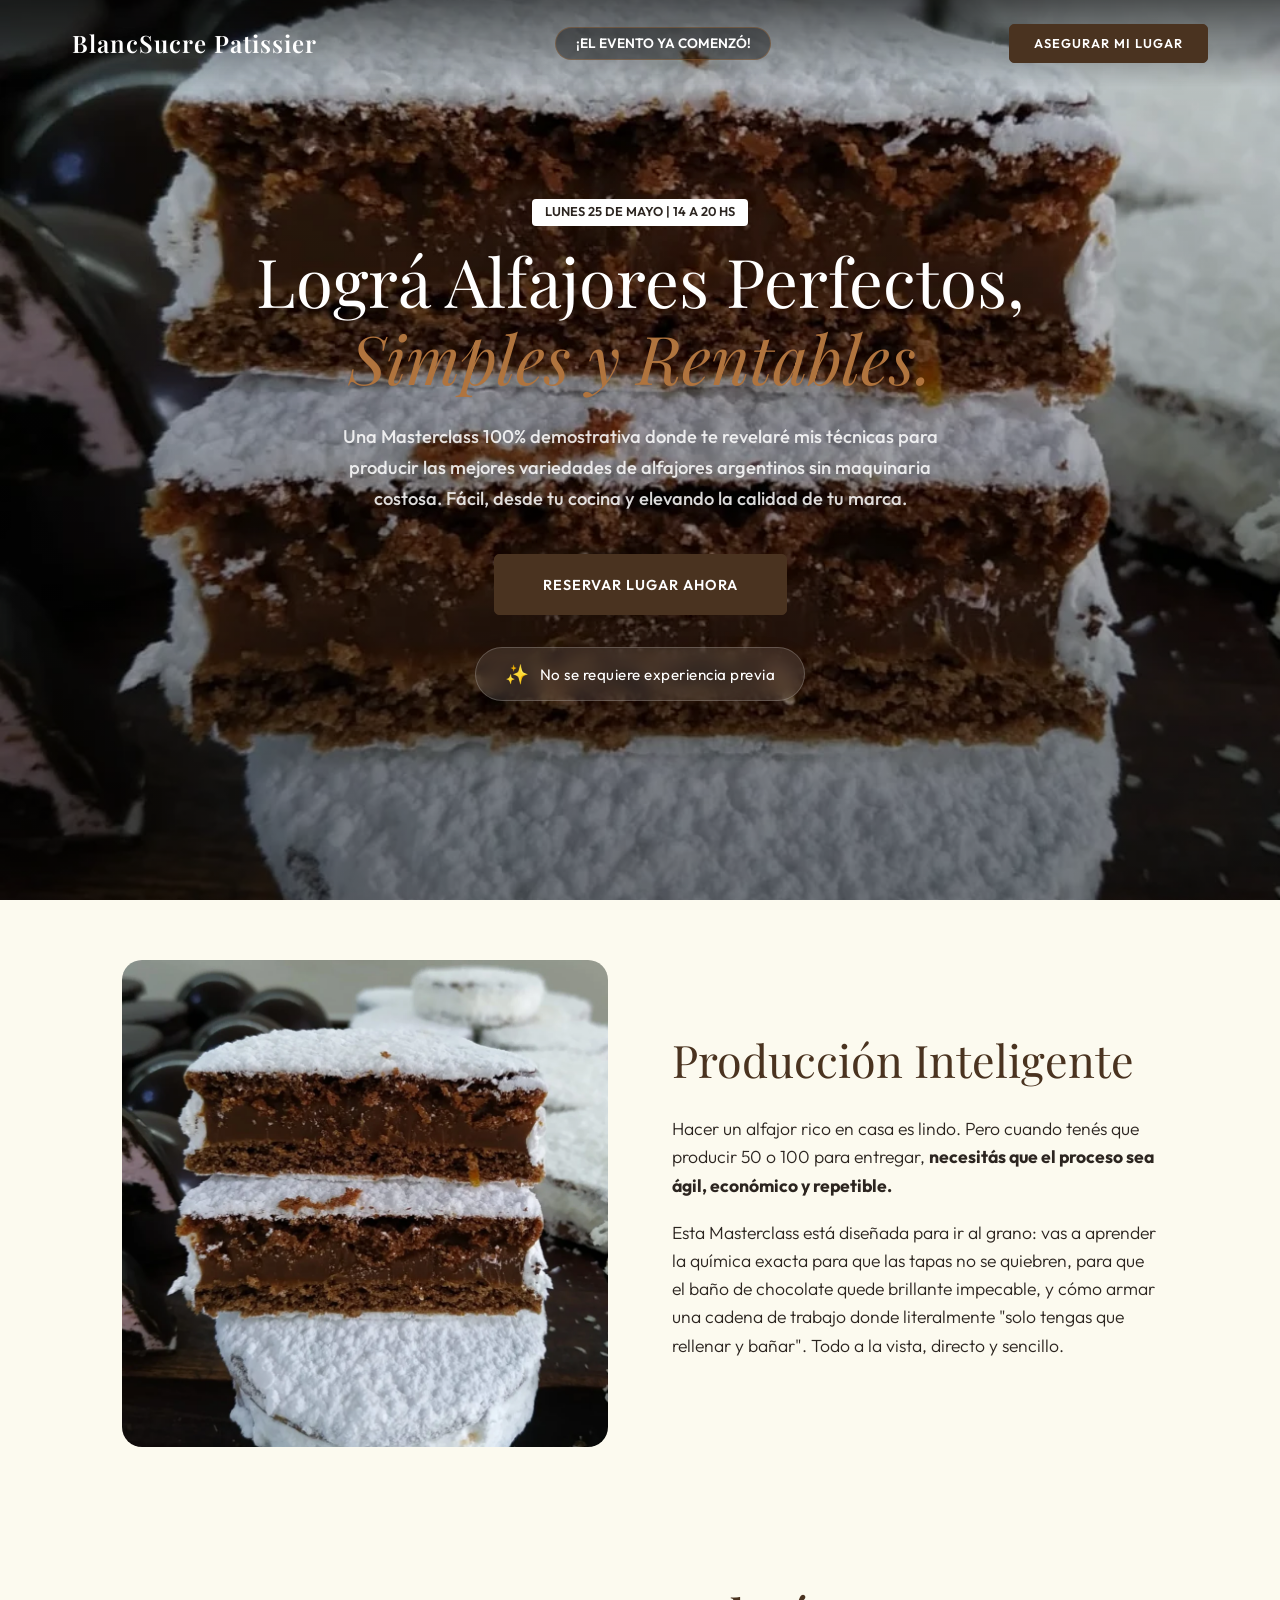
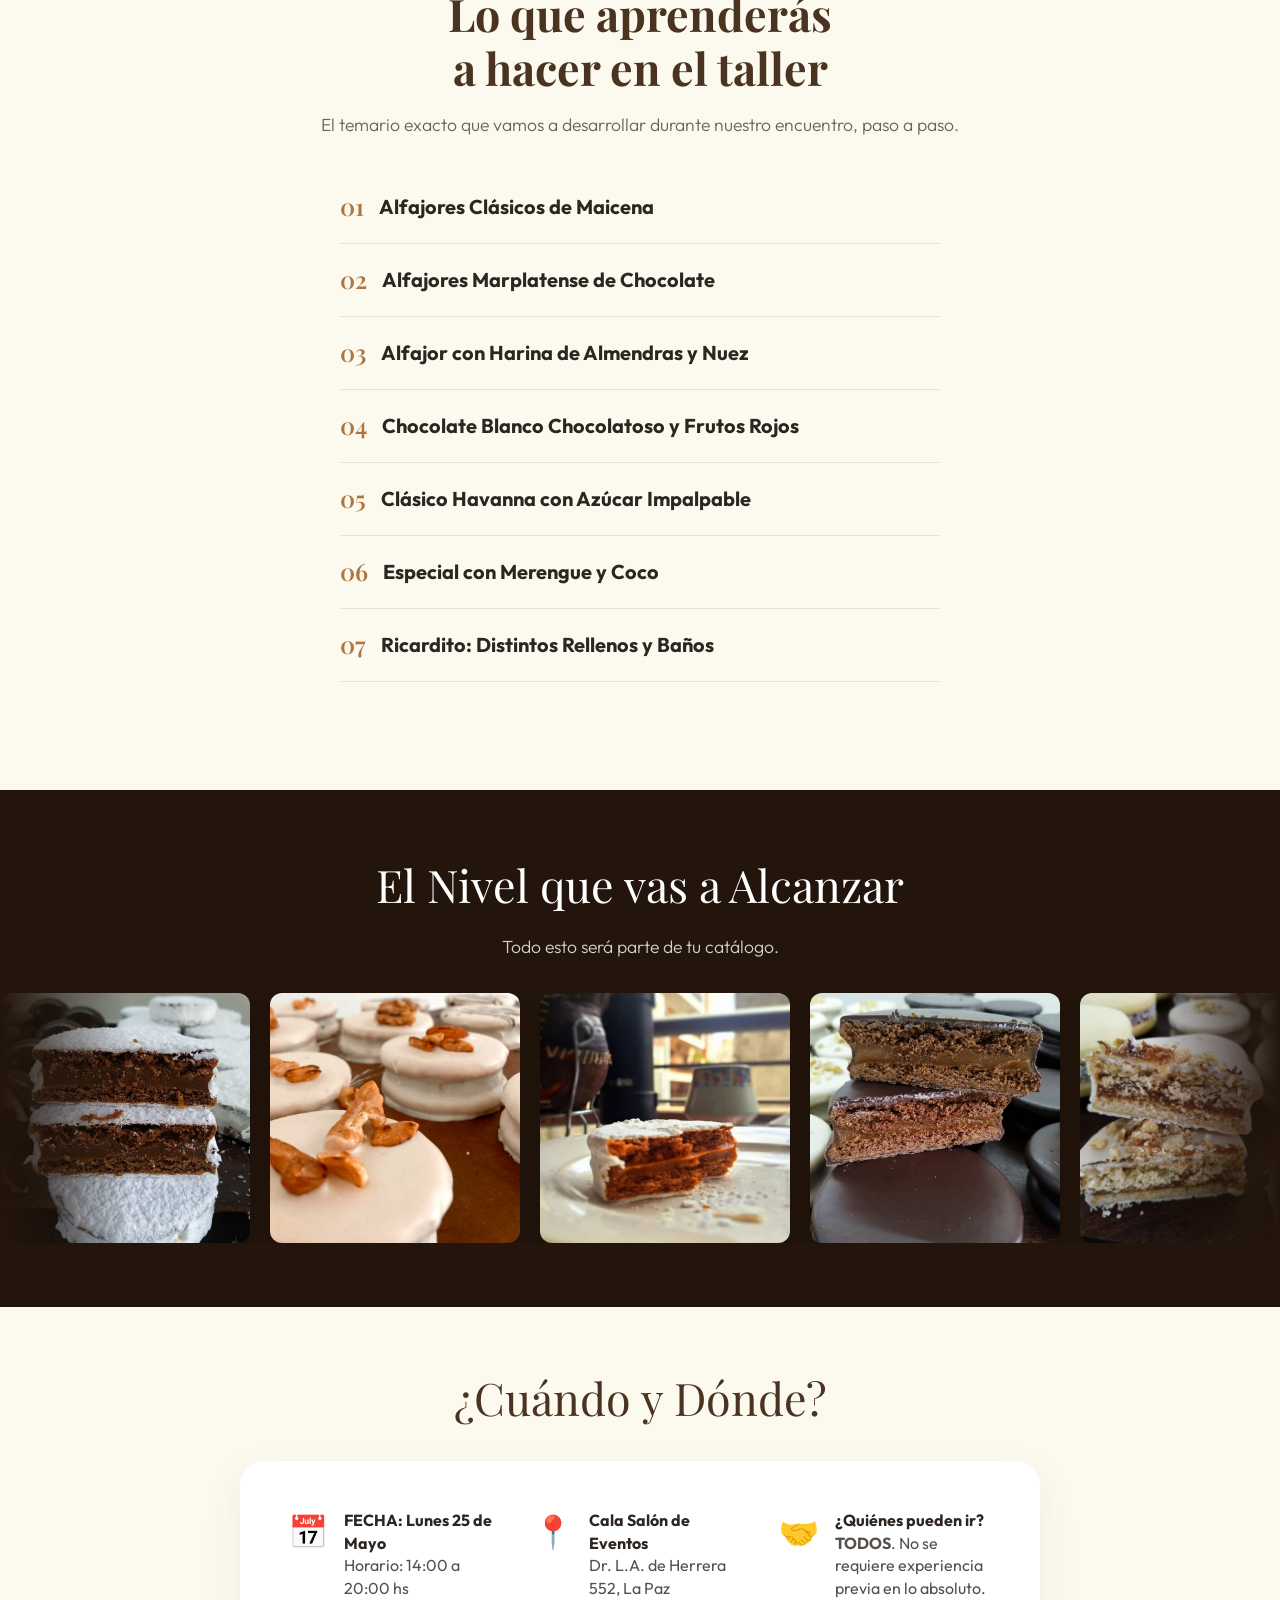
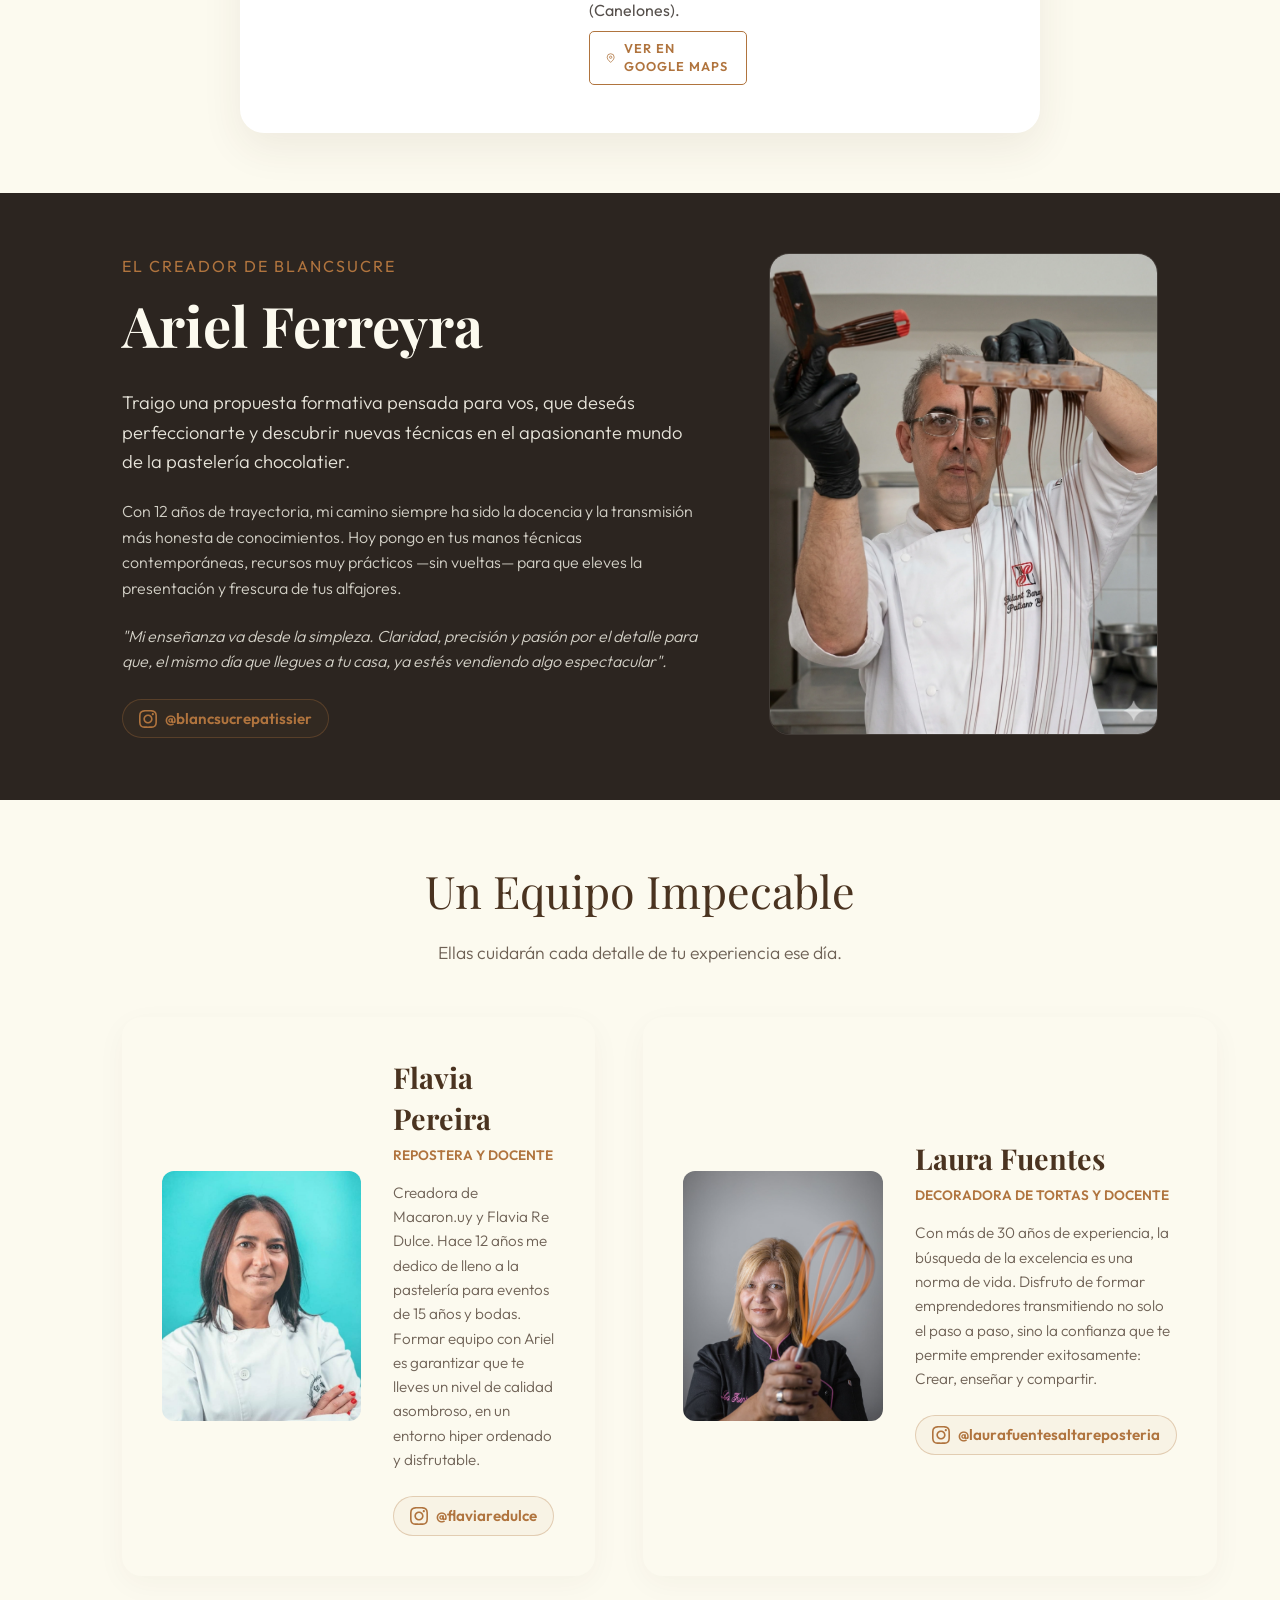
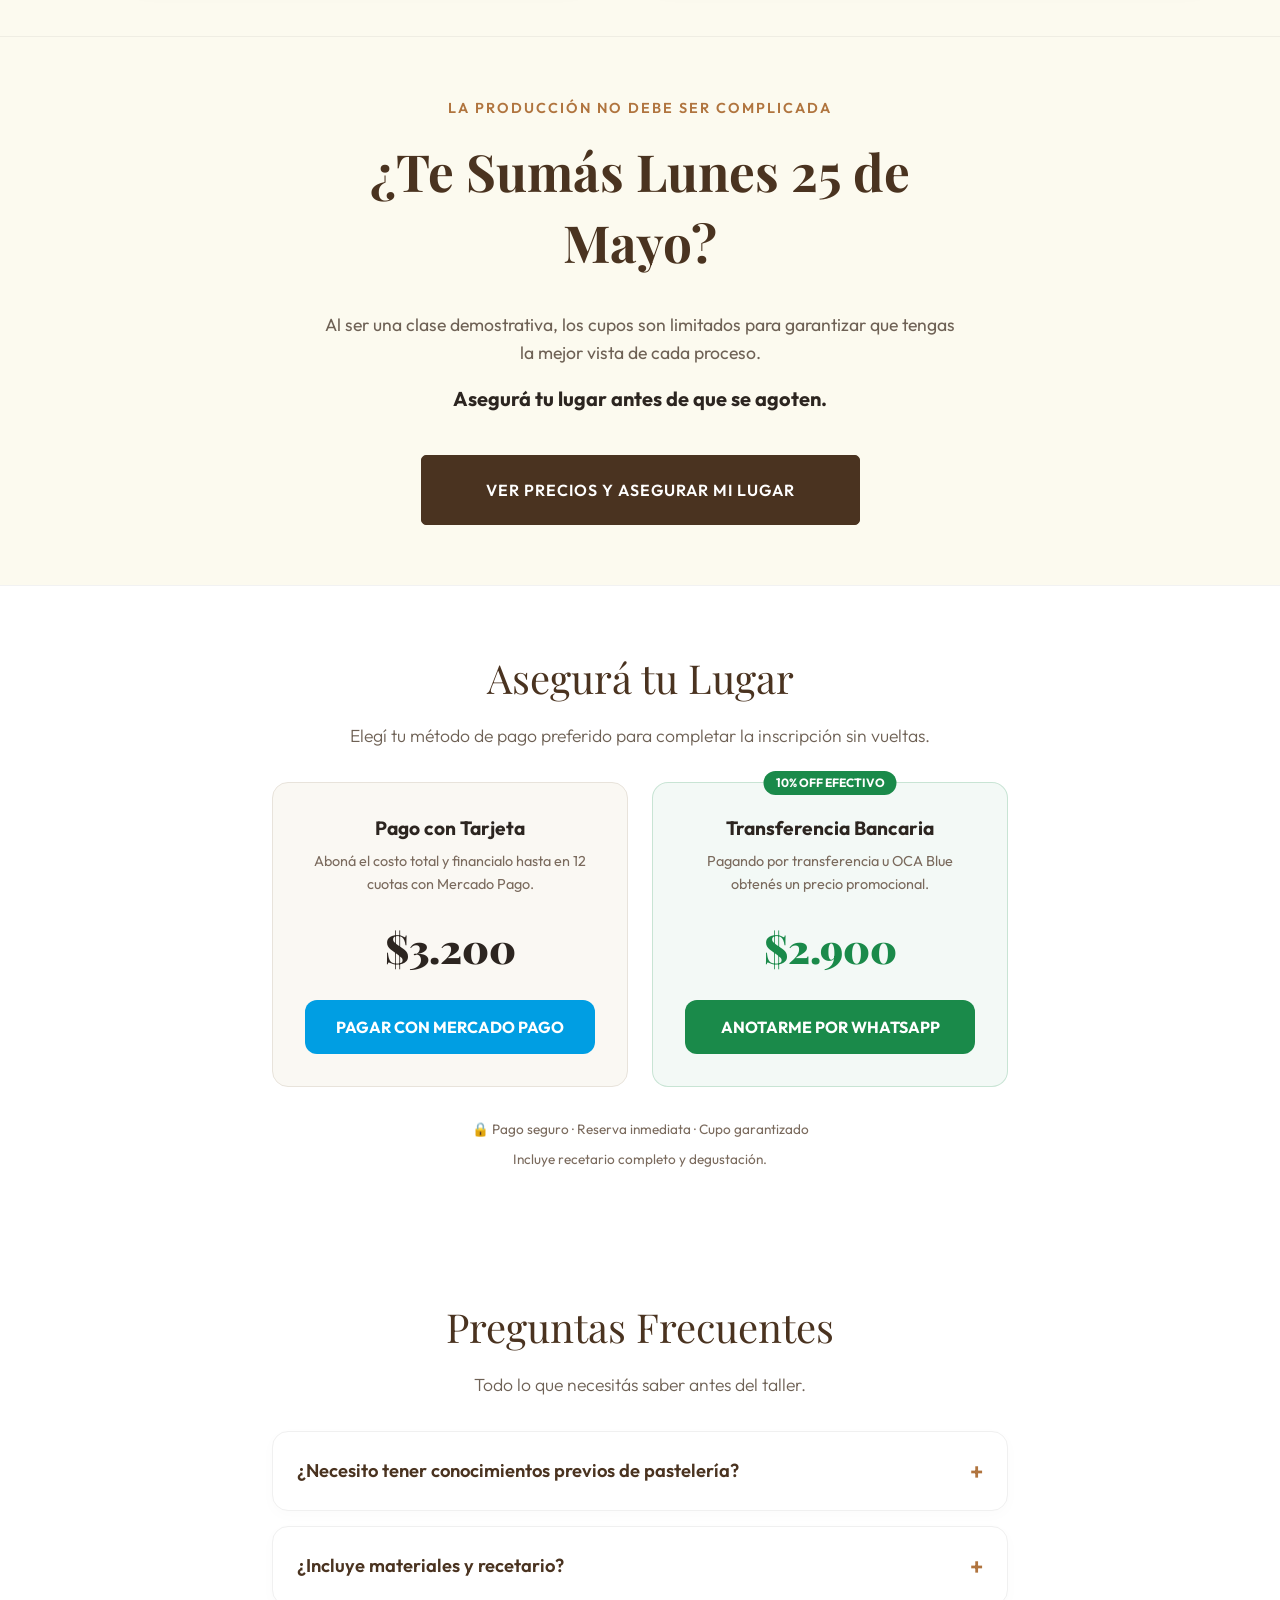
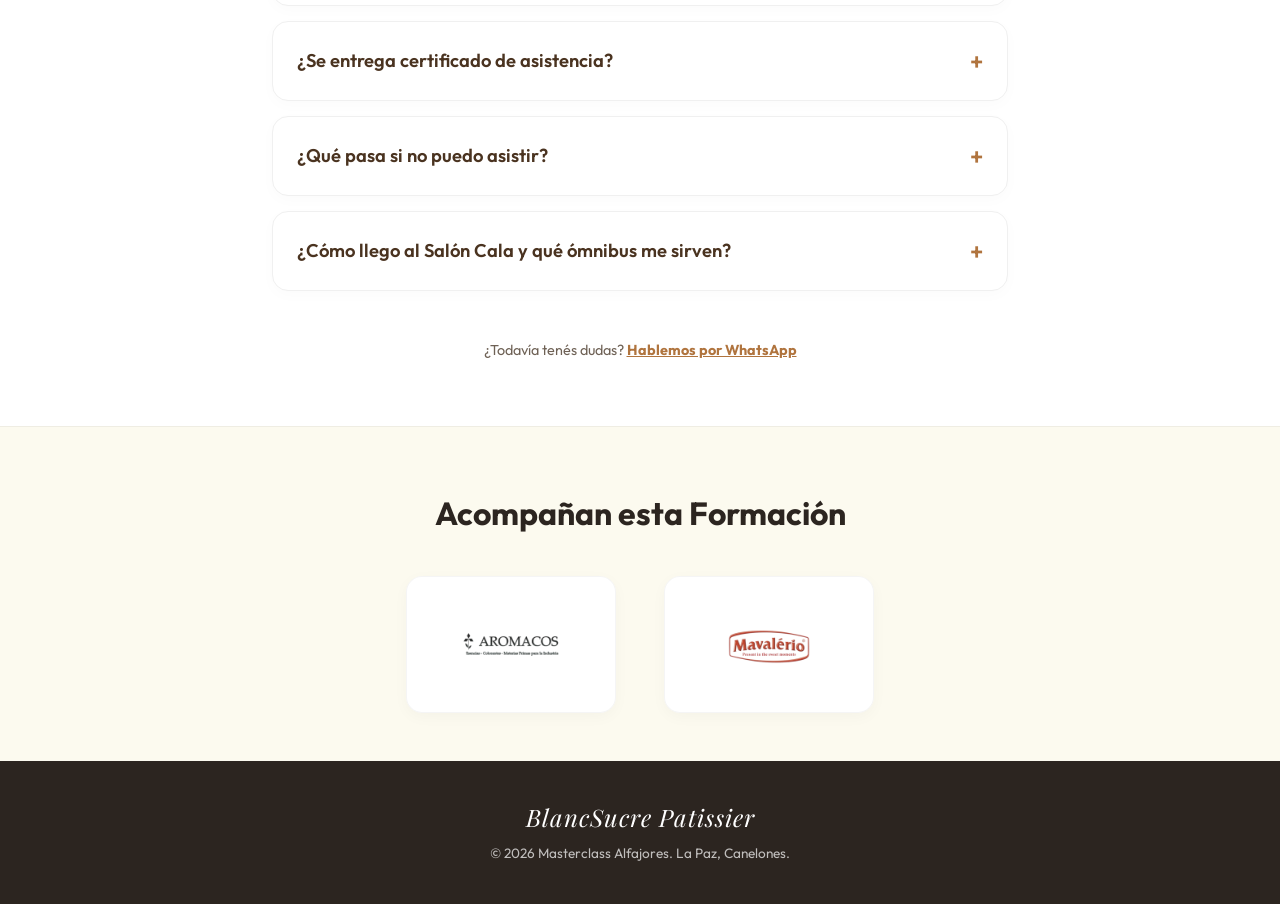
==== index.html @ d129d6ef "Simplificar landing page, eliminar opciones.html y formularios, agregar métodos de pago directos" ====
<!DOCTYPE html>
<html lang="es">
<head>
    <meta charset="UTF-8">
    <meta name="viewport" content="width=device-width, initial-scale=1.0">
    <title>Masterclass Alfajores Rentables | BlancSucre Patissier</title>
    <meta name="description" content="Aprende a producir la mejor calidad de alfajores argentinos y ricarditos desde cero, en cantidad y de forma rentable.">
    <meta property="og:title" content="Masterclass Alfajores Rentables | BlancSucre Patissier">
    <meta property="og:description" content="Una Masterclass 100% demostrativa donde te revelaré mis técnicas para producir las mejores variedades de alfajores argentinos.">
    <meta property="og:type" content="website">
    <meta property="og:image" content="og-image.png">
    <link rel="icon" type="image/png" href="favicon.png">
    <link rel="stylesheet" href="style.css">

    <!-- Meta Pixel Code -->
    <script>
        // Generar o recuperar Identificador Externo para Advanced Matching
        function getExternalId() {
            let extId = localStorage.getItem('_external_id');
            if (!extId) {
                extId = 'anon_' + Math.floor(Date.now() / 1000) + '_' + Math.random().toString(36).substring(2, 15);
                localStorage.setItem('_external_id', extId);
            }
            return extId;
        }

        !function (f, b, e, v, n, t, s) {
            if (f.fbq) return; n = f.fbq = function () {
                n.callMethod ?
                    n.callMethod.apply(n, arguments) : n.queue.push(arguments)
            };
            if (!f._fbq) f._fbq = n; n.push = n; n.loaded = !0; n.version = '2.0';
            n.queue = []; t = b.createElement(e); t.async = !0;
            t.src = v; s = b.getElementsByTagName(e)[0];
            s.parentNode.insertBefore(t, s)
        }(window, document, 'script',
            'https://connect.facebook.net/en_US/fbevents.js');

        fbq('init', '996195842979937', { external_id: getExternalId() });
        fbq('init', '668514569606718', { external_id: getExternalId() });
        fbq('track', 'PageView');
        fbq('track', 'ViewContent', {
            content_name: 'Masterclass Alfajores Rentables',
            content_ids: ['masterclass_alfajores_2026'],
            content_type: 'product',
            currency: 'UYU',
            value: 3200
        });
    </script>
    <noscript><img height="1" width="1" style="display:none"
            src="https://www.facebook.com/tr?id=996195842979937&ev=PageView&noscript=1" /></noscript>
    <noscript><img height="1" width="1" style="display:none"
            src="https://www.facebook.com/tr?id=4195775177312015&ev=PageView&noscript=1" /></noscript>
    <!-- End Meta Pixel Code -->
</head>
<body>

    <nav id="navbar">
        <div class="nav-content">
            <a href="#" class="logo">BlancSucre Patissier</a>
            
            <div class="nav-countdown-desktop">
                <span class="nav-cupos">⏳ CUPOS LIMITADOS</span>
                <div class="nav-timer">
                    <span id="d-days">00</span>:<span id="d-hours">00</span>:<span id="d-mins">00</span>:<span id="d-secs">00</span>
                </div>
            </div>

            <a href="#inscripcion" class="btn btn-main" style="padding: 0.6rem 1.5rem; font-size: 0.8rem;">ASEGURAR MI LUGAR</a>
        </div>
    </nav>

    <!-- HÉROE -->
    <header class="hero">
        <!-- Video para Escritorio -->
        <video autoplay muted loop playsinline class="video-desktop" poster="Fotos y videos/webp/1.webp">
            <source src="Fotos y videos/hero.mp4" type="video/mp4">
        </video>
        <!-- Video para Móvil -->
        <video autoplay muted loop playsinline class="video-mobile" poster="Fotos y videos/webp/1.webp">
            <source src="Fotos y videos/hero_movil.mp4" type="video/mp4">
        </video>
        
        <div class="hero-overlay"></div>
        <div class="hero-content">
            <span class="hero-badge">LUNES 25 DE MAYO | 14 A 20 HS</span>
            <h1>Lográ Alfajores Perfectos, 
                <br><span>Simples y Rentables.</span>
            </h1>
            <p style="font-weight: 500; font-size: 1.15rem; max-width: 650px; line-height: 1.7; margin: 0 auto 2.5rem auto;">Una Masterclass 100% demostrativa donde te revelaré mis técnicas para producir las mejores variedades de alfajores argentinos sin maquinaria costosa. Fácil, desde tu cocina y elevando la calidad de tu marca.</p>
            <div style="margin-top: 2rem;">
                <a href="#inscripcion" class="btn btn-main btn-pulse">RESERVAR LUGAR AHORA</a>
            </div>
            <div class="experience-badge" style="margin-top: 2rem;">
                <span>✨</span> No se requiere experiencia previa
            </div>
        </div>
    </header>

    <!-- MOBILE SEPARATOR COUNTDOWN -->
    <div class="mobile-countdown-separator">
        <p class="scarcity-text-mobile"><span>⏳</span> CUPOS LIMITADOS</p>
        <div class="countdown-timer-mobile">
            <div class="time-box-mobile"><span id="m-days">00</span><p>DÍAS</p></div>
            <div class="time-box-mobile"><span id="m-hours">00</span><p>HRS</p></div>
            <div class="time-box-mobile"><span id="m-mins">00</span><p>MIN</p></div>
            <div class="time-box-mobile"><span id="m-secs">00</span><p>SEG</p></div>
        </div>
    </div>

    <!-- EL DILEMA Y EL PROPÓSITO: INTERCALANDO FOTOS -->
    <section id="produccion">
        <div class="container">
            <div class="split-col">
                <div class="split-img-box">
                    <img src="Fotos y videos/webp/1.webp" alt="Masa perfecta alfajores" class="img-fluid rounded shadow-img animation-hover">
                </div>
                <div class="split-text">
                    <h2 class="sub-heading">Producción Inteligente</h2>
                    <p>Hacer un alfajor rico en casa es lindo. Pero cuando tenés que producir 50 o 100 para entregar, <strong>necesitás que el proceso sea ágil, económico y repetible.</strong></p>
                    <p>Esta Masterclass está diseñada para ir al grano: vas a aprender la química exacta para que las tapas no se quiebren, para que el baño de chocolate quede brillante impecable, y cómo armar una cadena de trabajo donde literalmente "solo tengas que rellenar y bañar". Todo a la vista, directo y sencillo.</p>
                </div>
            </div>
        </div>
    </section>

    <!-- LO QUE SE VA A ELABORAR (TEMARIO LISTA 7 PUNTOS) -->
    <section style="background: var(--bg-warm); padding-top: 2rem;">
        <div class="container">
            <div class="section-title">
                <h2 style="font-weight: 700; line-height: 1.2;">Lo que aprenderás <br>a hacer en el taller</h2>
                <p>El temario exacto que vamos a desarrollar durante nuestro encuentro, paso a paso.</p>
            </div>
            
            <div class="split-col">
                <div class="split-text">
                    <ul class="syllabus-list">
                        <li>Alfajores Clásicos de Maicena</li>
                        <li>Alfajores Marplatense de Chocolate</li>
                        <li>Alfajor con Harina de Almendras y Nuez</li>
                        <li>Chocolate Blanco Chocolatoso y Frutos Rojos</li>
                        <li>Clásico Havanna con Azúcar Impalpable</li>
                        <li>Especial con Merengue y Coco</li>
                        <li><strong>Ricardito: Distintos Rellenos y Baños</strong></li>
                    </ul>
                </div>
                
            </div>
        </div>
    </section>

    <!-- AUTOSLIDER GALERIA (Efecto Infinite Scroll) -->
    <section style="background: #23150C; padding: 4rem 0; overflow: hidden; position: relative;">
        <div class="container">
            <div class="section-title">
                <h2 style="color: #fff;">El Nivel que vas a Alcanzar</h2>
                <p style="color: rgba(255,255,255,0.8);">Todo esto será parte de tu catálogo.</p>
            </div>
        </div>
        
        <div class="scroll-wrapper" style="margin-top: 2rem;">
            <div class="infinite-scroll">
                <!-- Set 1 -->
                <div class="image-item"><img src="Fotos y videos/webp/1.webp" alt="Taller Alfajores" loading="lazy"></div>
                <div class="image-item"><img src="Fotos y videos/webp/2.webp" alt="Taller Alfajores" loading="lazy"></div>
                <div class="image-item"><img src="Fotos y videos/webp/3.webp" alt="Taller Alfajores" loading="lazy"></div>
                <div class="image-item"><img src="Fotos y videos/webp/4.webp" alt="Taller Alfajores" loading="lazy"></div>
                <div class="image-item"><img src="Fotos y videos/webp/5.webp" alt="Taller Alfajores" loading="lazy"></div>
                <div class="image-item"><img src="Fotos y videos/webp/6.webp" alt="Taller Alfajores" loading="lazy"></div>
                <div class="image-item"><img src="Fotos y videos/webp/7.webp" alt="Taller Alfajores" loading="lazy"></div>
                <div class="image-item"><img src="Fotos y videos/webp/8.webp" alt="Taller Alfajores" loading="lazy"></div>
                <div class="image-item"><img src="Fotos y videos/webp/9.webp" alt="Taller Alfajores" loading="lazy"></div>
                <div class="image-item"><img src="Fotos y videos/webp/10.webp" alt="Taller Alfajores" loading="lazy"></div>
                <div class="image-item"><img src="Fotos y videos/webp/11.webp" alt="Taller Alfajores" loading="lazy"></div>
                <div class="image-item"><img src="Fotos y videos/webp/12.webp" alt="Taller Alfajores" loading="lazy"></div>
                <div class="image-item"><img src="Fotos y videos/webp/13.webp" alt="Taller Alfajores" loading="lazy"></div>
                <div class="image-item"><img src="Fotos y videos/webp/14.webp" alt="Taller Alfajores" loading="lazy"></div>
                <div class="image-item"><img src="Fotos y videos/webp/15.webp" alt="Taller Alfajores" loading="lazy"></div>
                <div class="image-item"><img src="Fotos y videos/webp/Ricardito.webp" alt="Ricardito" loading="lazy"></div>

                <!-- Set 2 (Duplicate for continuous loop) -->
                <div class="image-item"><img src="Fotos y videos/webp/1.webp" alt="Taller Alfajores" loading="lazy"></div>
                <div class="image-item"><img src="Fotos y videos/webp/2.webp" alt="Taller Alfajores" loading="lazy"></div>
                <div class="image-item"><img src="Fotos y videos/webp/3.webp" alt="Taller Alfajores" loading="lazy"></div>
                <div class="image-item"><img src="Fotos y videos/webp/4.webp" alt="Taller Alfajores" loading="lazy"></div>
                <div class="image-item"><img src="Fotos y videos/webp/5.webp" alt="Taller Alfajores" loading="lazy"></div>
                <div class="image-item"><img src="Fotos y videos/webp/6.webp" alt="Taller Alfajores" loading="lazy"></div>
                <div class="image-item"><img src="Fotos y videos/webp/7.webp" alt="Taller Alfajores" loading="lazy"></div>
                <div class="image-item"><img src="Fotos y videos/webp/8.webp" alt="Taller Alfajores" loading="lazy"></div>
                <div class="image-item"><img src="Fotos y videos/webp/9.webp" alt="Taller Alfajores" loading="lazy"></div>
                <div class="image-item"><img src="Fotos y videos/webp/10.webp" alt="Taller Alfajores" loading="lazy"></div>
                <div class="image-item"><img src="Fotos y videos/webp/11.webp" alt="Taller Alfajores" loading="lazy"></div>
                <div class="image-item"><img src="Fotos y videos/webp/12.webp" alt="Taller Alfajores" loading="lazy"></div>
                <div class="image-item"><img src="Fotos y videos/webp/13.webp" alt="Taller Alfajores" loading="lazy"></div>
                <div class="image-item"><img src="Fotos y videos/webp/14.webp" alt="Taller Alfajores" loading="lazy"></div>
                <div class="image-item"><img src="Fotos y videos/webp/15.webp" alt="Taller Alfajores" loading="lazy"></div>
                <div class="image-item"><img src="Fotos y videos/webp/Ricardito.webp" alt="Ricardito" loading="lazy"></div>
            </div>
        </div>
    </section>

    <!-- COORDENADAS / INFO CLAVE -->
    <section id="cuando-donde">
        <div class="container text-center">
            <div class="section-title">
                <h2>¿Cuándo y Dónde?</h2>
            </div>
            <div class="info-box shadow-img">
                <div class="info-row">
                    <span class="info-icon">📅</span>
                    <div>
                        <strong>FECHA: Lunes 25 de Mayo</strong>
                        <br><span style="opacity: 0.8;">Horario: 14:00 a 20:00 hs</span>
                    </div>
                </div>
                <div class="info-row">
                    <span class="info-icon">📍</span>
                    <div>
                        <strong>Cala Salón de Eventos</strong>
                        <br><span style="opacity: 0.8;">Dr. L.A. de Herrera 552, La Paz (Canelones).</span>
                        <br><a href="https://maps.app.goo.gl/9xQJxfAGikGyNWfD7" target="_blank" class="btn btn-outline" style="margin-top: 10px; padding: 0.5rem 1rem; font-size: 0.8rem; display: inline-flex; align-items: center; gap: 8px; border-color: var(--accent); color: var(--accent);">
                            <svg width="14" height="14" viewBox="0 0 24 24" fill="none" stroke="currentColor" stroke-width="2"><path d="M21 10c0 7-9 13-9 13s-9-6-9-13a9 9 0 0 1 18 0z"></path><circle cx="12" cy="10" r="3"></circle></svg>
                            VER EN GOOGLE MAPS
                        </a>
                    </div>
                </div>
                <div class="info-row">
                    <span class="info-icon">🤝</span>
                    <div>
                        <strong>¿Quiénes pueden ir?</strong>
                        <br><span style="opacity: 0.8;"><strong>TODOS</strong>. No se requiere experiencia previa en lo absoluto.</span>
                    </div>
                </div>
            </div>
        </div>
    </section>

    <!-- EL EXPERTO / ARIEL FERREYRA (Layout estilo Revista) -->
    <section style="background: var(--text-main); color: var(--bg-warm); overflow: hidden;">
        <div class="container">
            <div class="expert-editorial">
                <div class="expert-editorial-text">
                    <span style="color: var(--accent); letter-spacing: 2px;">EL CREADOR DE BLANCSUCRE</span>
                    <h2 style="font-family: 'Playfair Display', serif; font-size: 3.5rem; margin-top: 0.5rem; margin-bottom: 1.5rem;">Ariel Ferreyra</h2>
                    <p style="font-size: 1.15rem; font-weight: 300; opacity: 0.9;">Traigo una propuesta formativa pensada para vos, que deseás perfeccionarte y descubrir nuevas técnicas en el apasionante mundo de la pastelería chocolatier.</p>
                    <br>
                    <p style="font-size: 1rem; font-weight: 300; opacity: 0.8;">Con 12 años de trayectoria, mi camino siempre ha sido la docencia y la transmisión más honesta de conocimientos. Hoy pongo en tus manos técnicas contemporáneas, recursos muy prácticos —sin vueltas— para que eleves la presentación y frescura de tus alfajores.</p>
                    <br>
                    <p style="font-size: 1rem; font-weight: 300; opacity: 0.8; font-style: italic;">"Mi enseñanza va desde la simpleza. Claridad, precisión y pasión por el detalle para que, el mismo día que llegues a tu casa, ya estés vendiendo algo espectacular".</p>
                    <a href="https://www.instagram.com/blancsucrepatissier/" target="_blank" class="ig-link">
                        <svg class="ig-icon" viewBox="0 0 24 24" fill="currentColor">
                            <path d="M12 2.163c3.204 0 3.584.012 4.85.07 3.252.148 4.771 1.691 4.919 4.919.058 1.265.069 1.645.069 4.849 0 3.205-.012 3.584-.069 4.849-.149 3.225-1.664 4.771-4.919 4.919-1.266.058-1.644.07-4.85.07-3.204 0-3.584-.012-4.849-.07-3.26-.149-4.771-1.699-4.919-4.92-.058-1.265-.07-1.644-.07-4.849 0-3.204.013-3.583.07-4.849.149-3.227 1.664-4.771 4.919-4.919 1.266-.057 1.645-.069 4.849-.069zm0-2.163c-3.259 0-3.667.014-4.947.072-4.358.2-6.78 2.618-6.98 6.98-.059 1.281-.073 1.689-.073 4.948 0 3.259.014 3.668.072 4.948.2 4.358 2.618 6.78 6.98 6.98 1.281.058 1.689.072 4.948.072 3.259 0 3.668-.014 4.948-.072 4.354-.2 6.782-2.618 6.979-6.98.059-1.28.073-1.689.073-4.948 0-3.259-.014-3.667-.072-4.947-.196-4.354-2.617-6.78-6.979-6.98-1.281-.059-1.69-.073-4.949-.073zm0 5.838c-3.403 0-6.162 2.759-6.162 6.162s2.759 6.163 6.162 6.163 6.162-2.759 6.162-6.163c0-3.403-2.759-6.162-6.162-6.162zm0 10.162c-2.209 0-4-1.79-4-4 0-2.209 1.791-4 4-4s4 1.791 4 4c0 2.21-1.791 4-4 4zm6.406-11.845c-.796 0-1.441.645-1.441 1.44s.645 1.44 1.441 1.44c.795 0 1.439-.645 1.439-1.44s-.644-1.44-1.439-1.44z"/>
                        </svg>
                        @blancsucrepatissier
                    </a>
                </div>
                <div class="expert-editorial-img" style="position: relative;">
                    <img src="Fotos y videos/ariel.webp" alt="Ariel Ferreyra" loading="lazy" style="width: 100%; border-radius: 20px; border: 1px solid rgba(255,255,255,0.1);">
                </div>
            </div>
        </div>
    </section>

    <!-- ORGANIZADORAS (Cercanas y profesionales) -->
    <section id="equipo">
        <div class="container">
            <div class="section-title" style="margin-bottom: 50px;">
                <h2>Un Equipo Impecable</h2>
                <p>Ellas cuidarán cada detalle de tu experiencia ese día.</p>
            </div>
            
            <div class="org-layout">
                <!-- Flavia -->
                <div class="org-layout-card">
                    <img src="Fotos y videos/flavia.png" alt="Flavia Pereira">
                    <div class="org-layout-info">
                        <h4>Flavia Pereira</h4>
                        <span class="org-title">Repostera y Docente</span>
                        <p>Creadora de Macaron.uy y Flavia Re Dulce. Hace 12 años me dedico de lleno a la pastelería para eventos de 15 años y bodas. Formar equipo con Ariel es garantizar que te lleves un nivel de calidad asombroso, en un entorno hiper ordenado y disfrutable.</p>
                        <a href="https://www.instagram.com/flaviaredulce/" target="_blank" class="ig-link">
                            <svg class="ig-icon" viewBox="0 0 24 24" fill="currentColor">
                                <path d="M12 2.163c3.204 0 3.584.012 4.85.07 3.252.148 4.771 1.691 4.919 4.919.058 1.265.069 1.645.069 4.849 0 3.205-.012 3.584-.069 4.849-.149 3.225-1.664 4.771-4.919 4.919-1.266.058-1.644.07-4.85.07-3.204 0-3.584-.012-4.849-.07-3.26-.149-4.771-1.699-4.919-4.92-.058-1.265-.07-1.644-.07-4.849 0-3.204.013-3.583.07-4.849.149-3.227 1.664-4.771 4.919-4.919 1.266-.057 1.645-.069 4.849-.069zm0-2.163c-3.259 0-3.667.014-4.947.072-4.358.2-6.78 2.618-6.98 6.98-.059 1.281-.073 1.689-.073 4.948 0 3.259.014 3.668.072 4.948.2 4.358 2.618 6.78 6.98 6.98 1.281.058 1.689.072 4.948.072 3.259 0 3.668-.014 4.948-.072 4.354-.2 6.782-2.618 6.979-6.98.059-1.28.073-1.689.073-4.948 0-3.259-.014-3.667-.072-4.947-.196-4.354-2.617-6.78-6.979-6.98-1.281-.059-1.69-.073-4.949-.073zm0 5.838c-3.403 0-6.162 2.759-6.162 6.162s2.759 6.163 6.162 6.163 6.162-2.759 6.162-6.163c0-3.403-2.759-6.162-6.162-6.162zm0 10.162c-2.209 0-4-1.79-4-4 0-2.209 1.791-4 4-4s4 1.791 4 4c0 2.21-1.791 4-4 4zm6.406-11.845c-.796 0-1.441.645-1.441 1.44s.645 1.44 1.441 1.44c.795 0 1.439-.645 1.439-1.44s-.644-1.44-1.439-1.44z"/>
                            </svg>
                            @flaviaredulce
                        </a>
                    </div>
                </div>

                <!-- Laura -->
                <div class="org-layout-card">
                    <img src="Fotos y videos/laura.png" alt="Laura Fuentes">
                    <div class="org-layout-info">
                        <h4>Laura Fuentes</h4>
                        <span class="org-title">Decoradora de Tortas y Docente</span>
                        <p>Con más de 30 años de experiencia, la búsqueda de la excelencia es una norma de vida. Disfruto de formar emprendedores transmitiendo no solo el paso a paso, sino la confianza que te permite emprender exitosamente: Crear, enseñar y compartir.</p>
                        <a href="https://www.instagram.com/laurafuentesaltareposteria/" target="_blank" class="ig-link">
                            <svg class="ig-icon" viewBox="0 0 24 24" fill="currentColor">
                                <path d="M12 2.163c3.204 0 3.584.012 4.85.07 3.252.148 4.771 1.691 4.919 4.919.058 1.265.069 1.645.069 4.849 0 3.205-.012 3.584-.069 4.849-.149 3.225-1.664 4.771-4.919 4.919-1.266.058-1.644.07-4.85.07-3.204 0-3.584-.012-4.849-.07-3.26-.149-4.771-1.699-4.919-4.92-.058-1.265-.07-1.644-.07-4.849 0-3.204.013-3.583.07-4.849.149-3.227 1.664-4.771 4.919-4.919 1.266-.057 1.645-.069 4.849-.069zm0-2.163c-3.259 0-3.667.014-4.947.072-4.358.2-6.78 2.618-6.98 6.98-.059 1.281-.073 1.689-.073 4.948 0 3.259.014 3.668.072 4.948.2 4.358 2.618 6.78 6.98 6.98 1.281.058 1.689.072 4.948.072 3.259 0 3.668-.014 4.948-.072 4.354-.2 6.782-2.618 6.979-6.98.059-1.28.073-1.689.073-4.948 0-3.259-.014-3.667-.072-4.947-.196-4.354-2.617-6.78-6.979-6.98-1.281-.059-1.69-.073-4.949-.073zm0 5.838c-3.403 0-6.162 2.759-6.162 6.162s2.759 6.163 6.162 6.163 6.162-2.759 6.162-6.163c0-3.403-2.759-6.162-6.162-6.162zm0 10.162c-2.209 0-4-1.79-4-4 0-2.209 1.791-4 4-4s4 1.791 4 4c0 2.21-1.791 4-4 4zm6.406-11.845c-.796 0-1.441.645-1.441 1.44s.645 1.44 1.441 1.44c.795 0 1.439-.645 1.439-1.44s-.644-1.44-1.439-1.44z"/>
                            </svg>
                            @laurafuentesaltareposteria
                        </a>
                    </div>
                </div>
            </div>
        </div>
    </section>

    <!-- CTA FINAL CALL -->
    <section style="background: var(--bg-warm); text-align: center; border-top: 1px solid rgba(0,0,0,0.05);">
        <div class="container" style="max-width: 700px;">
            <p style="text-transform: uppercase; letter-spacing: 2px; color: var(--accent); font-weight: 600; font-size: 0.9rem;">LA PRODUCCIÓN NO DEBE SER COMPLICADA</p>
            <h2 style="font-family: 'Playfair Display', serif; font-size: 3.2rem; color: var(--primary); margin: 1rem 0 2rem 0;">¿Te Sumás Lunes 25 de Mayo?</h2>
            <p style="font-size: 1.1rem; color: var(--text-light); margin-bottom: 1rem; line-height: 1.6;">Al ser una clase demostrativa, los cupos son limitados para garantizar que tengas la mejor vista de cada proceso.</p>
            <p style="font-size: 1.25rem; font-weight: 700; color: var(--text-main); margin-bottom: 2.5rem;">Asegurá tu lugar antes de que se agoten.</p>
            
            <a href="#inscripcion" class="btn btn-main" style="padding: 1.4rem 4rem; font-size: 1rem;">VER PRECIOS Y ASEGURAR MI LUGAR</a>
        </div>
    </section>

    <!-- SECCIÓN DE INSCRIPCIÓN DIRECTA -->
    <section id="inscripcion" style="background: white; padding: 4rem 0; border-top: 1px solid rgba(0,0,0,0.05);">
        <div class="container" style="max-width: 800px;">
            <div class="section-title" style="margin-bottom: 2rem;">
                <h2 style="font-family: 'Playfair Display', serif; font-size: 2.5rem; color: var(--primary);">Asegurá tu Lugar</h2>
                <p>Elegí tu método de pago preferido para completar la inscripción sin vueltas.</p>
            </div>

            <div style="display: grid; grid-template-columns: repeat(auto-fit, minmax(300px, 1fr)); gap: 1.5rem; margin-top: 2rem;">
                <!-- Tarjeta -->
                <div style="background: #faf8f3; border: 1px solid #e8e3db; border-radius: 16px; padding: 2rem; text-align: center;">
                    <h3 style="font-size: 1.2rem; color: var(--text-main); margin-bottom: 0.5rem;">Pago con Tarjeta</h3>
                    <p style="font-size: 0.9rem; color: #7a6a5d; margin-bottom: 1.5rem;">Aboná el costo total y financialo hasta en 12 cuotas con Mercado Pago.</p>
                    <div style="font-family: 'Playfair Display', serif; font-size: 2.5rem; font-weight: 900; color: var(--text-main); margin-bottom: 0.5rem;">$3.200</div>
                    <a href="https://mpago.la/2NqHscG" target="_blank" onclick="trackCheckout('mp')" style="display: block; width: 100%; background: #009ee3; color: white; padding: 1rem; border-radius: 12px; font-weight: 700; text-decoration: none; transition: transform 0.3s; margin-top: 1.5rem; text-transform: uppercase;">Pagar con Mercado Pago</a>
                </div>

                <!-- Transferencia -->
                <div style="background: rgba(26, 138, 74, 0.05); border: 1px solid rgba(26, 138, 74, 0.2); border-radius: 16px; padding: 2rem; text-align: center; position: relative;">
                    <div style="position: absolute; top: -12px; left: 50%; transform: translateX(-50%); background: #1a8a4a; color: white; padding: 4px 12px; border-radius: 20px; font-size: 0.75rem; font-weight: 700; white-space: nowrap;">10% OFF EFECTIVO</div>
                    <h3 style="font-size: 1.2rem; color: var(--text-main); margin-bottom: 0.5rem;">Transferencia Bancaria</h3>
                    <p style="font-size: 0.9rem; color: #7a6a5d; margin-bottom: 1.5rem;">Pagando por transferencia u OCA Blue obtenés un precio promocional.</p>
                    <div style="font-family: 'Playfair Display', serif; font-size: 2.5rem; font-weight: 900; color: #1a8a4a; margin-bottom: 0.5rem;">$2.900</div>
                    <a href="https://wa.me/59898058264?text=Hola!%20Quiero%20inscribirme%20a%20la%20Masterclass%20de%20Alfajores.%20Mi%20nombre%20es:" target="_blank" onclick="trackCheckout('transfer')" style="display: block; width: 100%; background: #1a8a4a; color: white; padding: 1rem; border-radius: 12px; font-weight: 700; text-decoration: none; transition: transform 0.3s; margin-top: 1.5rem; text-transform: uppercase;">Anotarme por WhatsApp</a>
                </div>
            </div>
            
            <div style="text-align: center; margin-top: 2rem; color: #7a6a5d; font-size: 0.85rem;">
                <p>🔒 Pago seguro · Reserva inmediata · Cupo garantizado</p>
                <p style="margin-top: 0.5rem;">Incluye recetario completo y degustación.</p>
            </div>
        </div>
    </section>

    <!-- PREGUNTAS FRECUENTES -->
    <section id="faq" style="background: white; padding: 4rem 0;">
        <div class="container" style="max-width: 800px;">
            <div class="section-title">
                <h2 style="font-family: 'Playfair Display', serif; font-size: 2.5rem; color: var(--primary);">Preguntas Frecuentes</h2>
                <p>Todo lo que necesitás saber antes del taller.</p>
            </div>

            <div class="faq-accordion">
                <div class="faq-item">
                    <button class="faq-question">¿Necesito tener conocimientos previos de pastelería? <span>+</span></button>
                    <div class="faq-answer">
                        <p>No, para nada. La Masterclass está diseñada para que cualquier persona, desde principiante hasta avanzado, pueda entender los procesos. Explicamos la ciencia detrás de cada paso de forma sencilla.</p>
                    </div>
                </div>
                <div class="faq-item">
                    <button class="faq-question">¿Incluye materiales y recetario? <span>+</span></button>
                    <div class="faq-answer">
                        <p>Al ser una clase demostrativa, no es necesario traer materiales. Lo que sí te llevás es un <strong>recetario digital completo</strong> con el paso a paso detallado, que recibirás directamente en tu correo electrónico al finalizar.</p>
                    </div>
                </div>
                <div class="faq-item">
                    <button class="faq-question">¿Se entrega certificado de asistencia? <span>+</span></button>
                    <div class="faq-answer">
                        <p>¡Sí! Y podés elegir cómo recibirlo. Al momento de pagar tu lugar, podrás seleccionar si preferís el <strong>certificado en formato físico</strong> (para retirarlo en el taller) o en <strong>formato digital</strong>.</p>
                    </div>
                </div>
                <div class="faq-item">
                    <button class="faq-question">¿Qué pasa si no puedo asistir? <span>+</span></button>
                    <div class="faq-answer">
                        <p>Debido a que los cupos son muy limitados y se reservan con antelación para asegurar la mejor experiencia, <strong>el dinero de la seña o el pago total no se devuelve</strong> en caso de inasistencia.</p>
                    </div>
                </div>
                <div class="faq-item">
                    <button class="faq-question">¿Cómo llego al Salón Cala y qué ómnibus me sirven? <span>+</span></button>
                    <div class="faq-answer">
                        <p>El salón queda en Dr. L.A. de Herrera 552, en La Paz. Si venís en ómnibus, las líneas <strong>2A, 807 y 809</strong> te dejan a solo unas cuadras. <br><br>
                        <a href="https://maps.app.goo.gl/9xQJxfAGikGyNWfD7" target="_blank" style="color: var(--accent); font-weight: 700; text-decoration: underline;">Ver ubicación en Google Maps →</a></p>
                    </div>
                </div>
            </div>
            
            <div style="margin-top: 3rem; text-align: center;">
                <p style="color: var(--text-light); font-size: 0.9rem;">¿Todavía tenés dudas? <a href="https://wa.me/59898058264?text=Hola!%20Tengo%20algunas%20dudas%20sobre%20el%20taller." target="_blank" style="color: var(--accent); font-weight: 700;">Hablemos por WhatsApp</a></p>
            </div>
        </div>
    </section>

    <!-- Sponsors Section -->
    <section class="section sponsors-section">
        <div class="container">
            <div class="text-center animate">
                <h2 class="section-title" style="margin-top: 1rem; text-align: center; font-size: 2rem;">Acompañan esta Formación</h2>
            </div>
            <div class="sponsors-grid animate">
                <div class="sponsor-card">
                    <img src="Fotos y videos/Auspiciantes/Aromacos logo.png" alt="Aromacos" loading="lazy">
                </div>
                <div class="sponsor-card">
                    <img src="Fotos y videos/Auspiciantes/Mavalerio logo (1).png" alt="Mavalerio" loading="lazy">
                </div>
            </div>
        </div>
    </section>

    <!-- FOOTER -->
    <footer style="background: var(--text-main); color: rgba(255,255,255,0.7); padding: 40px 0; text-align: center;">
        <div class="container">
            <h2 class="logo" style="color: var(--white); margin-bottom: 0.5rem; font-style: italic; font-weight: 400;">BlancSucre Patissier</h2>
            <p style="font-size: 0.85rem;">© 2026 Masterclass Alfajores. La Paz, Canelones.</p>
        </div>
    </footer>

    <!-- Lógica del Contador -->
    <script>
        const targetDate = new Date("May 25, 2026 14:00:00").getTime();
        
        const updateCountdown = setInterval(() => {
            const now = new Date().getTime();
            const distance = targetDate - now;

            if (distance < 0) {
                clearInterval(updateCountdown);
                const navCD = document.querySelector('.nav-countdown-desktop');
                if (navCD) navCD.innerHTML = '<span class="nav-cupos" style="color:#fff;">¡EL EVENTO YA COMENZÓ!</span>';
                const mobileCD = document.querySelector('.mobile-countdown-separator');
                if (mobileCD) mobileCD.innerHTML = '<p class="scarcity-text-mobile" style="margin-bottom:0;"><span>🎉</span> ¡EL EVENTO YA COMENZÓ!</p>';
                return;
            }

            const d = String(Math.floor(distance / (1000 * 60 * 60 * 24))).padStart(2, '0');
            const h = String(Math.floor((distance % (1000 * 60 * 60 * 24)) / (1000 * 60 * 60))).padStart(2, '0');
            const m = String(Math.floor((distance % (1000 * 60 * 60)) / (1000 * 60))).padStart(2, '0');
            const s = String(Math.floor((distance % (1000 * 60)) / 1000)).padStart(2, '0');

            // Desktop Updates
            const dDays = document.getElementById("d-days");
            if (dDays) {
                dDays.innerText = d;
                document.getElementById("d-hours").innerText = h;
                document.getElementById("d-mins").innerText = m;
                document.getElementById("d-secs").innerText = s;
            }

            // Mobile Updates
            const mDays = document.getElementById("m-days");
            if (mDays) {
                mDays.innerText = d;
                document.getElementById("m-hours").innerText = h;
                document.getElementById("m-mins").innerText = m;
                document.getElementById("m-secs").innerText = s;
            }
        }, 1000);
    </script>
    <script src="script.js"></script>
</body>
</html>
---- style.css ----
/* 
   MASTER DESIGN SYSTEM: BlancSucre - Masterclass Alfajores
   Version: 3.0 (BlancSucre Elegant Build)
*/

@import url('https://fonts.googleapis.com/css2?family=Outfit:wght@200;300;400;600&family=Playfair+Display:ital,wght@0,400;0,600;1,400;1,600&display=swap');

:root {
    --primary: #4A3320; /* Chocolate Elegante */
    --accent: #B0743E; /* Caramelo tostado */
    --bg-warm: #FCFAEF; /* Crema extra suave */
    --white: #FFFFFF;
    --text-main: #2C2520;
    --text-light: #6E6155;
    --shadow-soft: 0 8px 30px rgba(74, 51, 32, 0.04);
    --shadow-strong: 0 15px 40px rgba(74, 51, 32, 0.08);
}

* {
    margin: 0;
    padding: 0;
    box-sizing: border-box;
    -webkit-font-smoothing: antialiased;
    -moz-osx-font-smoothing: grayscale;
}

html {
    scroll-behavior: smooth;
    font-size: 16px;
}

body {
    background-color: var(--bg-warm);
    color: var(--text-main);
    font-family: 'Outfit', sans-serif;
    overflow-x: hidden;
    line-height: 1.4;
    text-rendering: optimizeLegibility;
}

p {
    line-height: 1.6;
}

/* --- Navigation --- */
nav {
    position: fixed;
    top: 0;
    width: 100%;
    z-index: 1000;
    padding: 1.5rem 0;
    transition: 0.4s cubic-bezier(0.4, 0, 0.2, 1);
    background: linear-gradient(180deg, rgba(0,0,0,0.6) 0%, rgba(0,0,0,0) 100%);
}

nav.scrolled {
    background: rgba(255, 255, 255, 0.95);
    backdrop-filter: blur(10px);
    padding: 1rem 0;
    border-bottom: 1px solid rgba(0,0,0,0.05);
    box-shadow: var(--shadow-soft);
}

.nav-content {
    max-width: 1200px;
    margin: 0 auto;
    padding: 0 2rem;
    display: flex;
    justify-content: space-between;
    align-items: center;
}

.logo {
    font-family: 'Playfair Display', serif;
    font-size: 1.5rem;
    font-weight: 600;
    color: var(--white);
    text-decoration: none;
    letter-spacing: 1px;
}

nav.scrolled .logo {
    color: var(--primary);
}

/* --- Hero --- */
.hero {
    position: relative;
    height: 100vh;
    display: flex;
    align-items: center;
    background: #000;
    color: var(--white);
    overflow: hidden;
}

.hero video {
    position: absolute;
    top: 0;
    left: 0;
    width: 100%;
    height: 100%;
    object-fit: cover;
    z-index: 1;
}

.video-desktop { display: block; }
.video-mobile { display: none; }

.hero-overlay {
    position: absolute;
    top: 0;
    left: 0;
    width: 100%;
    height: 100%;
    /* Un oscurecimiento mucho más sutil, enfocado solo en legibilidad */
    background: linear-gradient(to bottom, rgba(0,0,0,0.1), rgba(0,0,0,0.5));
    z-index: 2;
}

.hero-content {
    position: relative;
    z-index: 10;
    max-width: 850px;
    padding: 0 2rem;
    margin: 0 auto;
    text-align: center;
}

.hero h1 {
    font-family: 'Playfair Display', serif;
    font-size: clamp(2.5rem, 6vw, 4.2rem);
    line-height: 1.15;
    margin-bottom: 1.5rem;
    font-weight: 400;
}

.hero h1 span {
    font-style: italic;
    color: var(--accent);
}

@keyframes pulse-elegant {
    0% { transform: scale(1); box-shadow: 0 0 0 0 rgba(176, 116, 62, 0.7); }
    50% { transform: scale(1.04); box-shadow: 0 0 20px 8px rgba(176, 116, 62, 0.3); }
    100% { transform: scale(1); box-shadow: 0 0 0 0 rgba(176, 116, 62, 0); }
}

.btn-pulse {
    animation: pulse-elegant 2.5s infinite;
}

.hero p {
    font-size: 1.1rem;
    font-weight: 300;
    max-width: 600px;
    margin: 0 auto 2.5rem auto;
    color: rgba(255,255,255,0.85);
}

/* --- Sections --- */
section {
    padding: 60px 0;
}

.container {
    max-width: 1100px;
    margin: 0 auto;
    padding: 0 2rem;
}

.section-title {
    text-align: center;
    margin-bottom: 2rem;
}

.section-title h2 {
    font-family: 'Playfair Display', serif;
    font-size: 2.8rem;
    color: var(--primary);
    font-weight: 400;
}

.section-title p {
    color: var(--text-light);
    font-size: 1.1rem;
    margin-top: 1rem;
    font-weight: 300;
}

/* --- Nuevas Estructuras Editoriales (Persuasión & Copy) --- */

.sub-heading {
    font-family: 'Playfair Display', serif;
    font-size: 2.8rem;
    color: var(--primary);
    margin-bottom: 1.5rem;
    font-weight: 400;
}

.split-col {
    display: flex;
    align-items: center;
    gap: 4rem;
    margin-bottom: 3rem;
}

.split-col.reverse-split {
    flex-direction: row-reverse;
}

.split-img-box {
    flex: 1;
    overflow: hidden;
    border-radius: 20px;
}

.split-text {
    flex: 1;
}

.split-text p {
    font-size: 1.1rem;
    margin-bottom: 1.2rem;
    font-weight: 300;
}

.img-fluid {
    max-width: 100%;
    height: auto;
    display: block;
}

.rounded {
    border-radius: 16px;
}

.shadow-img {
    box-shadow: var(--shadow-strong);
}

.animation-hover {
    transition: transform 0.6s cubic-bezier(0.2, 0.8, 0.2, 1);
}

.animation-hover:hover {
    transform: scale(1.03);
}

.syllabus-list {
    list-style: none;
    padding: 0;
    max-width: 600px;
    margin: 0 auto;
    text-align: left;
    counter-reset: syllabus-counter;
}
.syllabus-list li {
    padding: 1.2rem 0;
    font-size: 1.25rem;
    font-weight: 700;
    border-bottom: 1px solid rgba(176,116,62,0.2);
    display: flex;
    align-items: center;
    justify-content: flex-start;
    gap: 15px;
}

/* --- Auto Slider (Infinite Scroll) --- */
@keyframes scroll-right {
    0% { transform: translateX(0); }
    100% { transform: translateX(-50%); }
}

.scroll-wrapper {
    width: 100%;
    overflow: hidden;
    position: relative;
    mask-image: linear-gradient(90deg, transparent 0%, black 10%, black 90%, transparent 100%);
    -webkit-mask-image: linear-gradient(90deg, transparent 0%, black 10%, black 90%, transparent 100%);
}

.infinite-scroll {
    display: flex;
    gap: 1.25rem;
    width: max-content;
    animation: scroll-right 60s linear infinite;
}

.infinite-scroll:hover {
    animation-play-state: paused;
}

.image-item {
    flex-shrink: 0;
    width: 250px;
    height: 250px;
    border-radius: 12px;
    overflow: hidden;
    box-shadow: 0 10px 20px rgba(0,0,0,0.3);
    transition: transform 0.3s, filter 0.3s;
}

.image-item:hover {
    transform: scale(1.05);
    filter: brightness(1.15);
}

.image-item img {
    width: 100%;
    height: 100%;
    object-fit: cover;
    display: block;
}

/* --- Instagram Links --- */
.ig-link {
    display: inline-flex;
    align-items: center;
    gap: 8px;
    font-size: 0.95rem;
    color: var(--accent);
    text-decoration: none;
    font-weight: 600;
    margin-top: 1.5rem;
    padding: 0.5rem 1rem;
    border: 1px solid rgba(176, 116, 62, 0.3);
    border-radius: 50px;
    transition: 0.3s;
    background: rgba(176, 116, 62, 0.05);
}
.ig-link:hover {
    background: var(--accent);
    color: var(--white);
}
.ig-icon {
    width: 18px;
    height: 18px;
}

/* --- Experience Badge & Scarcity --- */
.experience-badge {
    display: inline-flex;
    align-items: center;
    gap: 10px;
    margin-top: 1rem;
    padding: 0.8rem 1.8rem;
    background: rgba(255, 255, 255, 0.1);
    border: 1px solid rgba(255, 255, 255, 0.2);
    border-radius: 50px;
    backdrop-filter: blur(8px);
    color: var(--white);
    font-weight: 400;
    font-size: 0.95rem;
    letter-spacing: 0.5px;
    box-shadow: var(--shadow-soft);
}
.experience-badge span {
    font-size: 1.2rem;
}

/* --- Hero Date Badge --- */
.hero-badge {
    background-color: var(--white);
    color: var(--text-main);
    font-size: 0.8rem;
    padding: 0.3rem 0.8rem;
    border-radius: 4px;
    display: inline-block;
    margin-bottom: 1rem;
    font-weight: 600;
}

/* --- Nav Countdown & Mobile Separator --- */
.nav-countdown-desktop {
    display: flex;
    align-items: center;
    gap: 1rem;
    background: rgba(0,0,0,0.4);
    border: 1px solid rgba(176,116,62,0.4);
    padding: 0.4rem 1.2rem;
    border-radius: 50px;
}
nav.scrolled .nav-countdown-desktop {
    background: rgba(176,116,62,0.1);
    border-color: rgba(176,116,62,0.3);
}

.nav-cupos {
    font-weight: 600;
    font-size: 0.85rem;
    color: var(--accent);
}

.nav-timer {
    font-family: 'Outfit', sans-serif;
    font-size: 1.1rem;
    font-weight: 700;
    color: var(--white);
    letter-spacing: 1px;
}
nav.scrolled .nav-timer {
    color: var(--primary);
}

.mobile-countdown-separator {
    display: none;
    background: #1A100A;
    padding: 2rem 1rem;
    text-align: center;
    border-top: 1px solid rgba(176,116,62,0.2);
    border-bottom: 1px solid rgba(176,116,62,0.2);
}

.scarcity-text-mobile {
    font-size: 0.9rem;
    font-weight: 600;
    color: #E2B887;
    margin-bottom: 1rem;
    letter-spacing: 1px;
}

.countdown-timer-mobile {
    display: flex;
    gap: 1.5rem;
    justify-content: center;
}
.time-box-mobile {
    display: flex;
    flex-direction: column;
    align-items: center;
}
.time-box-mobile span {
    font-family: 'Playfair Display', serif;
    font-size: 2.2rem;
    font-weight: 600;
    color: var(--white);
    line-height: 1;
}
.time-box-mobile p {
    font-size: 0.7rem;
    margin-top: 0.4rem;
    color: rgba(255,255,255,0.7);
    letter-spacing: 1px;
    margin-bottom: 0;
}

.syllabus-list li::before {
    content: '0' counter(syllabus-counter);
    counter-increment: syllabus-counter;
    font-family: 'Playfair Display', serif;
    font-size: 1.5rem;
    color: var(--accent);
    font-weight: 600;
}

/* --- Focus Styles for Accessibility --- */
.btn:focus-visible {
    outline: 2px solid var(--accent);
    outline-offset: 3px;
}

a:focus-visible {
    outline: 2px solid var(--accent);
    outline-offset: 2px;
}

/* --- Caja de Información (Fechas) --- */
.info-box {
    background: var(--white);
    max-width: 800px;
    margin: 0 auto;
    padding: 3rem;
    border-radius: 24px;
    display: grid;
    grid-template-columns: repeat(3, 1fr);
    gap: 2rem;
    text-align: left;
}

.info-row {
    display: flex;
    align-items: flex-start;
    gap: 1rem;
}

.info-icon {
    font-size: 2rem;
}

/* --- Editorial de Profesor --- */
.expert-editorial {
    display: flex;
    gap: 4rem;
    align-items: center;
}

.expert-editorial-text {
    flex: 1.2;
}

.expert-editorial-img {
    flex: 0.8;
}

/* --- Team Layout --- */
.org-layout {
    display: grid;
    grid-template-columns: 1fr 1fr;
    gap: 3rem;
}

.org-layout-card {
    background: var(--bg-warm);
    padding: 2.5rem;
    border-radius: 20px;
    display: flex;
    gap: 2rem;
    align-items: center;
    box-shadow: var(--shadow-soft);
    transition: transform 0.6s cubic-bezier(0.2, 0.8, 0.2, 1), box-shadow 0.6s;
}

.org-layout-card:hover {
    transform: translateY(-8px);
    box-shadow: var(--shadow-strong);
}

.org-layout-card img {
    width: 200px;
    height: 250px;
    object-fit: cover;
    border-radius: 12px;
}

.org-layout-info h4 {
    font-family: 'Playfair Display', serif;
    font-size: 1.8rem;
    color: var(--primary);
    margin-bottom: 0.3rem;
}

.org-title {
    display: inline-block;
    color: var(--accent);
    font-weight: 600;
    font-size: 0.85rem;
    text-transform: uppercase;
    margin-bottom: 1rem;
}

.org-layout-info p {
    font-size: 0.95rem;
    font-weight: 300;
    color: var(--text-light);
}

/* --- Buttons --- */
.btn {
    display: inline-block;
    padding: 1.2rem 3rem;
    border-radius: 5px; /* Bordes rectos / ligeramente curvos para elegancia */
    font-weight: 600;
    font-size: 0.9rem;
    letter-spacing: 1px;
    text-transform: uppercase;
    text-decoration: none;
    transition: 0.4s;
    cursor: pointer;
}

.btn-main {
    background: var(--primary);
    color: var(--white);
    border: 1px solid var(--primary);
}

nav.scrolled .btn-main {
    background: var(--accent);
    border-color: var(--accent);
}

.btn-main:hover {
    background: var(--accent);
    border-color: var(--accent);
}

.btn-outline {
    border: 1px solid rgba(255,255,255,0.5);
    color: var(--white);
    background: transparent;
}

/* --- Scroll Reveal Keyframes (used by script.js) --- */
@keyframes fadeInUp {
    from {
        opacity: 0;
        transform: translateY(30px);
    }
    to {
        opacity: 1;
        transform: translateY(0);
    }
}

.animate {
    animation: fadeInUp 0.8s cubic-bezier(0.2, 0.8, 0.2, 1) forwards;
}

.btn-outline:hover {
    background: var(--white);
    color: var(--primary) !important;
}

/* Responsive */
@media (max-width: 900px) {
    .split-col, .split-col.reverse-split {
        flex-direction: column;
        text-align: center;
        gap: 2rem;
    }
    .info-box {
        grid-template-columns: 1fr;
    }
    .expert-editorial {
        flex-direction: column;
    }
    .org-layout {
        grid-template-columns: 1fr;
    }
    .org-layout-card {
        flex-direction: column;
        text-align: center;
    }
    .org-layout-card img {
        width: 100%;
        height: 300px;
    }
    .nav-countdown-desktop { display: none; }
    .mobile-countdown-separator { display: block; }
    section { padding: 50px 0; }
}

@media (max-width: 600px) {
    .image-item {
        width: 180px;
        height: 180px;
    }
    .experience-badge {
        font-size: 0.85rem;
        padding: 0.6rem 1.2rem;
    }
    #navbar { display: none; }
    .video-desktop { display: none; }
    .video-mobile { display: block; }
    .hero-content { padding: 0 1.5rem; }
}

/* FAQ Accordion */
.faq-accordion {
    display: flex;
    flex-direction: column;
    gap: 15px;
    margin-top: 2rem;
}
.faq-item {
    background: #fff;
    border: 1px solid #f0f0f0;
    border-radius: 16px;
    overflow: hidden;
    transition: all 0.3s cubic-bezier(0.4, 0, 0.2, 1);
    box-shadow: 0 4px 15px rgba(0,0,0,0.02);
}
.faq-item:hover {
    border-color: var(--accent);
    transform: translateY(-2px);
}
.faq-question {
    width: 100%;
    padding: 24px;
    background: none;
    border: none;
    text-align: left;
    font-family: 'Outfit', sans-serif;
    font-size: 1.15rem;
    font-weight: 600;
    color: var(--primary);
    display: flex;
    justify-content: space-between;
    align-items: center;
    cursor: pointer;
}
.faq-question span {
    font-size: 1.5rem;
    color: var(--accent);
    transition: transform 0.3s;
}
.faq-answer {
    padding: 0 24px;
    max-height: 0;
    overflow: hidden;
    transition: all 0.4s cubic-bezier(0.4, 0, 0.2, 1);
    background: #fff;
}
.faq-answer p {
    padding-bottom: 24px;
    color: var(--text-light);
    line-height: 1.7;
    font-size: 1rem;
}
.faq-item.active {
    border-color: var(--accent);
    box-shadow: var(--shadow-soft);
}
.faq-item.active .faq-answer {
    max-height: 400px;
}
.faq-item.active .faq-question span {
    transform: rotate(45deg);
}

/* Discreet Help Buttons */
.btn-dudas {
    display: inline-flex;
    align-items: center;
    justify-content: center;
    gap: 6px;
    font-size: 0.85rem;
    color: rgba(255,255,255,0.5);
    text-decoration: none;
    margin-top: 14px;
    padding: 10px 12px;
    border-radius: 8px;
    transition: 0.3s;
    width: 100%;
}
.btn-dudas:hover {
    color: white;
    background: rgba(255,255,255,0.05);
}
.btn-dudas svg {
    width: 14px;
    height: 14px;
}

/* --- Sponsors Section --- */
.sponsors-section {
    background-color: var(--bg-warm);
    padding: 3rem 0;
    border-top: 1px solid rgba(0,0,0,0.05);
}

.sponsors-grid {
    display: flex;
    justify-content: center;
    align-items: center;
    gap: 3rem;
    flex-wrap: wrap;
    margin-top: 2.5rem;
}

.sponsor-card {
    background: rgba(255, 255, 255, 0.95);
    padding: 0.8rem 1rem;
    border-radius: 16px;
    box-shadow: 0 4px 15px rgba(0, 0, 0, 0.03);
    border: 1px solid rgba(0, 0, 0, 0.04);
    transition: transform 0.4s cubic-bezier(0.2, 0.8, 0.2, 1), box-shadow 0.4s;
    display: flex;
    justify-content: center;
    align-items: center;
    min-width: 210px;
    min-height: 120px;
}

.sponsor-card:hover {
    transform: translateY(-5px);
    box-shadow: 0 10px 25px rgba(0, 0, 0, 0.06);
}

.sponsor-card img {
    max-width: 200px;
    max-height: 110px;
    object-fit: contain;
    filter: grayscale(10%) opacity(0.85);
    transition: filter 0.4s ease;
}

.sponsor-card:hover img {
    filter: grayscale(0%) opacity(1);
}

@media (max-width: 600px) {
    .sponsors-grid {
        gap: 1.5rem;
        flex-direction: column;
    }
    
    .sponsor-card {
        width: 100%;
        max-width: 280px;
        padding: 2rem;
    }
    
    .sponsor-card img {
        max-width: 180px;
    }
}
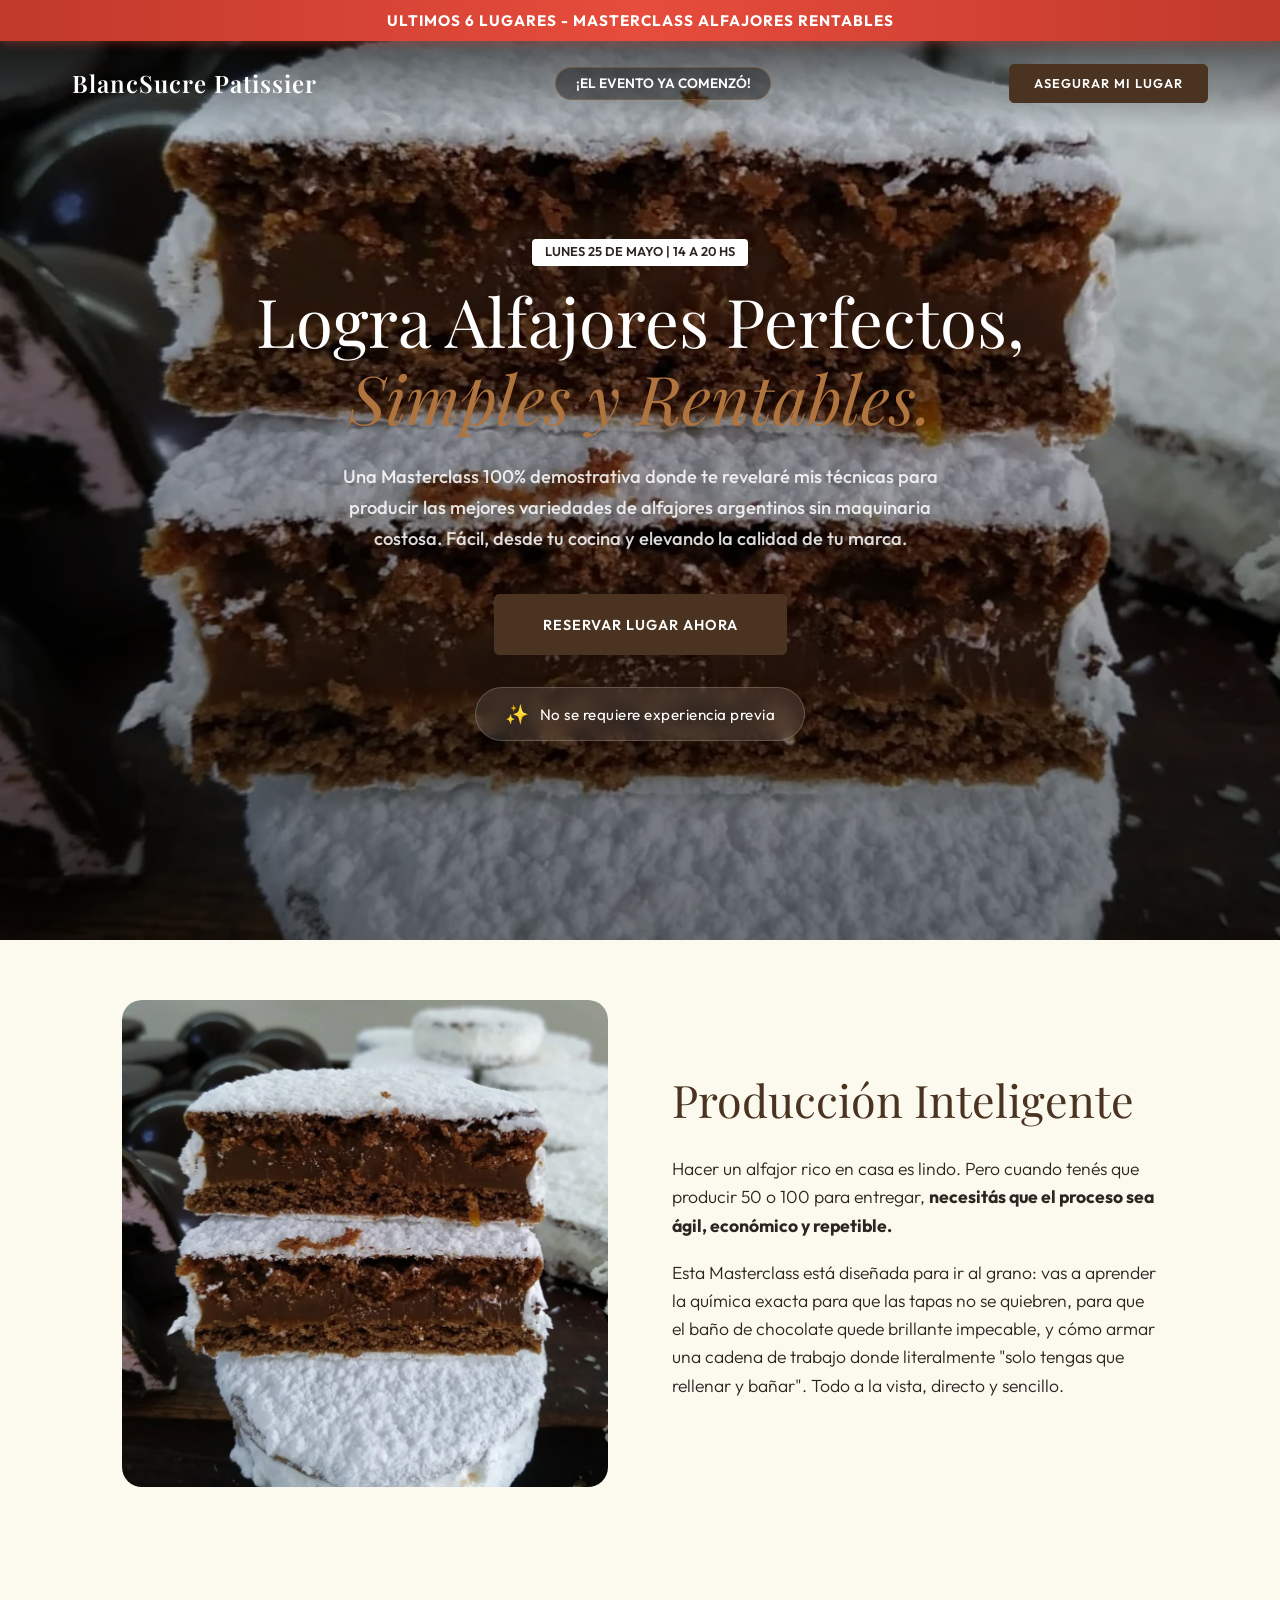
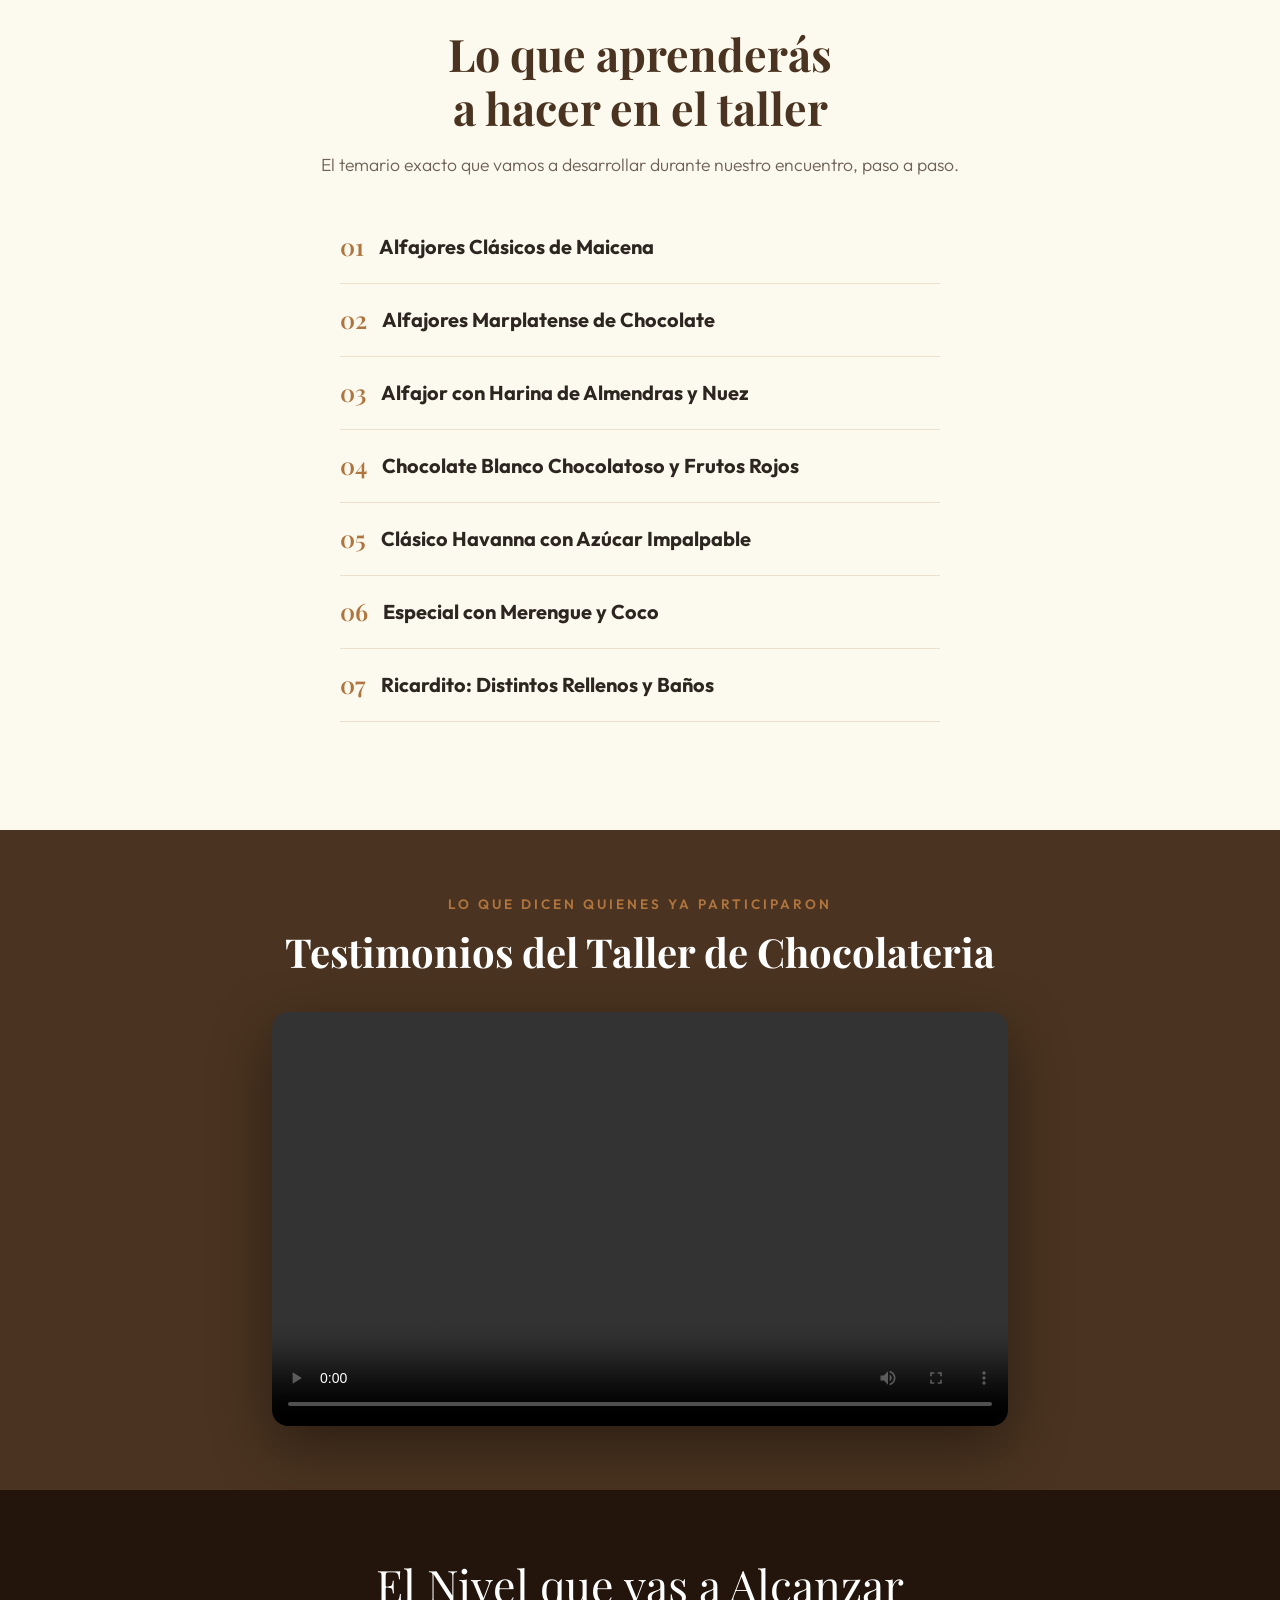
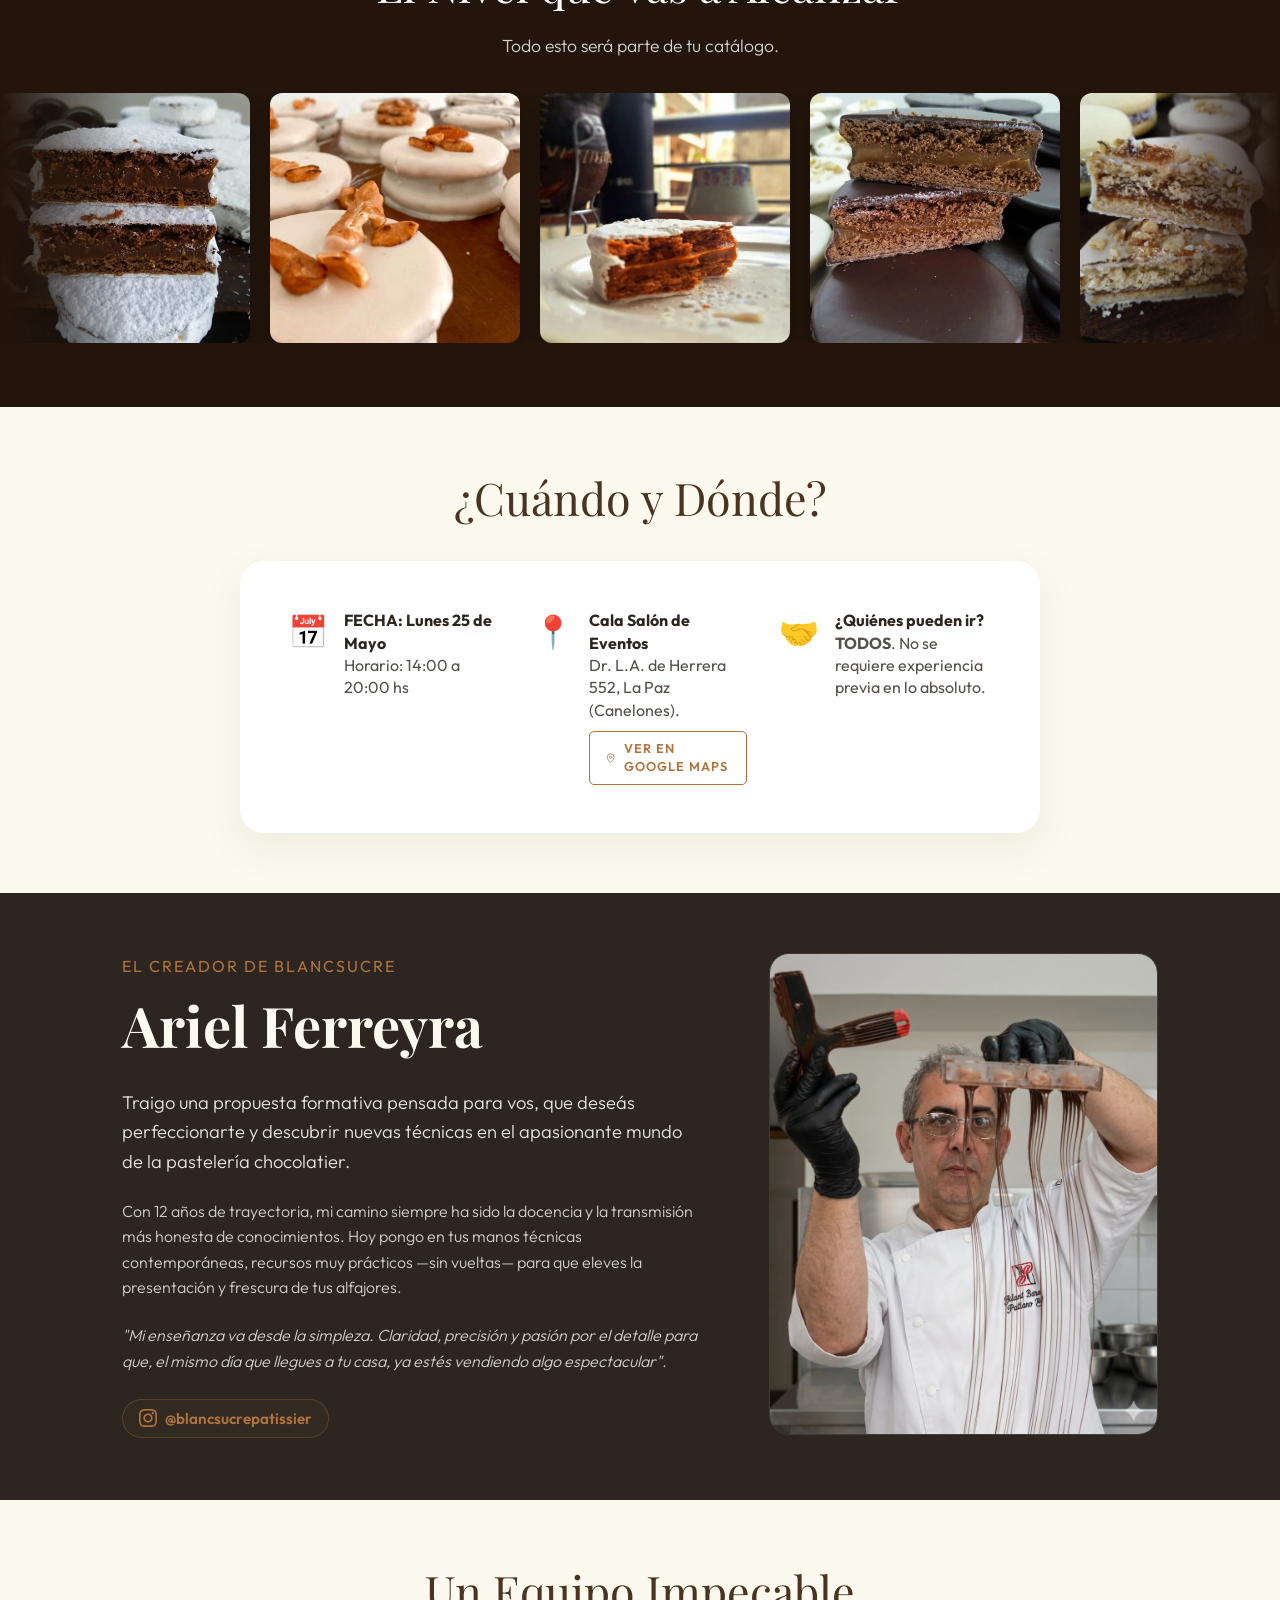
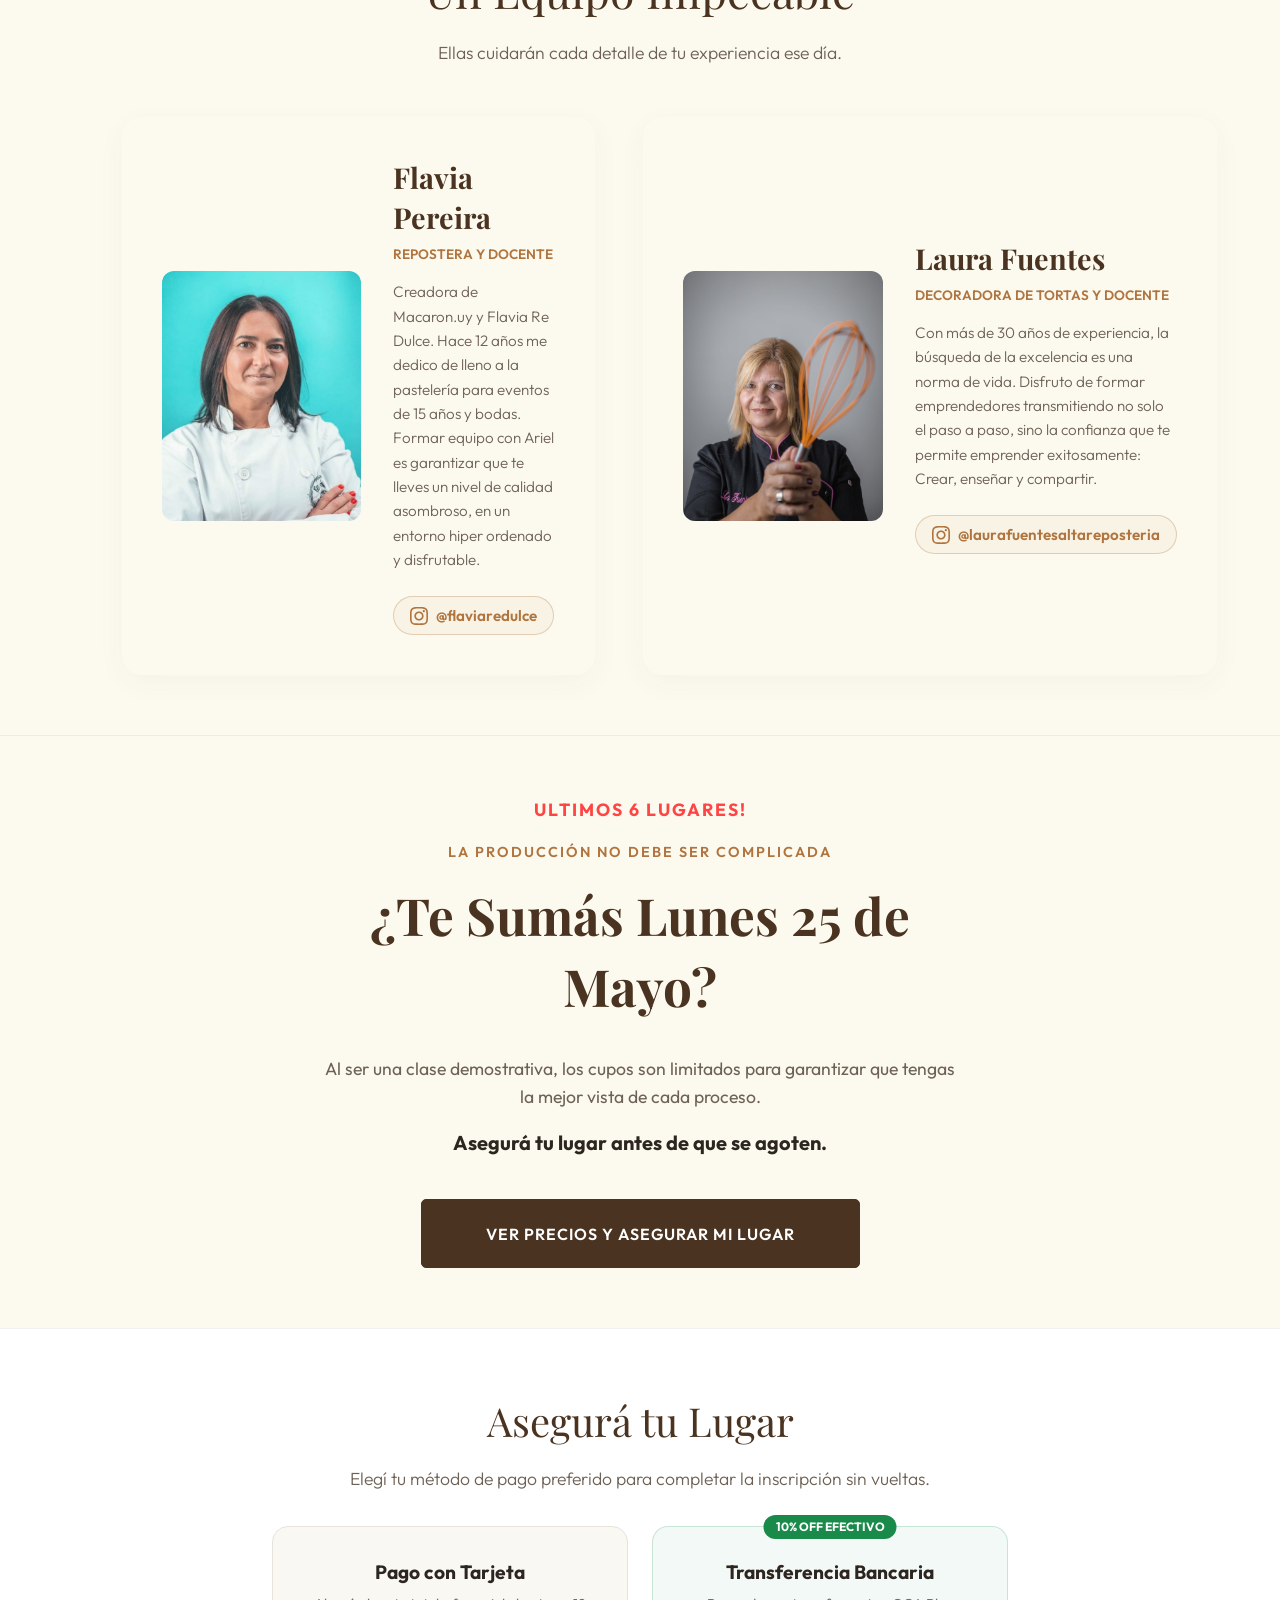
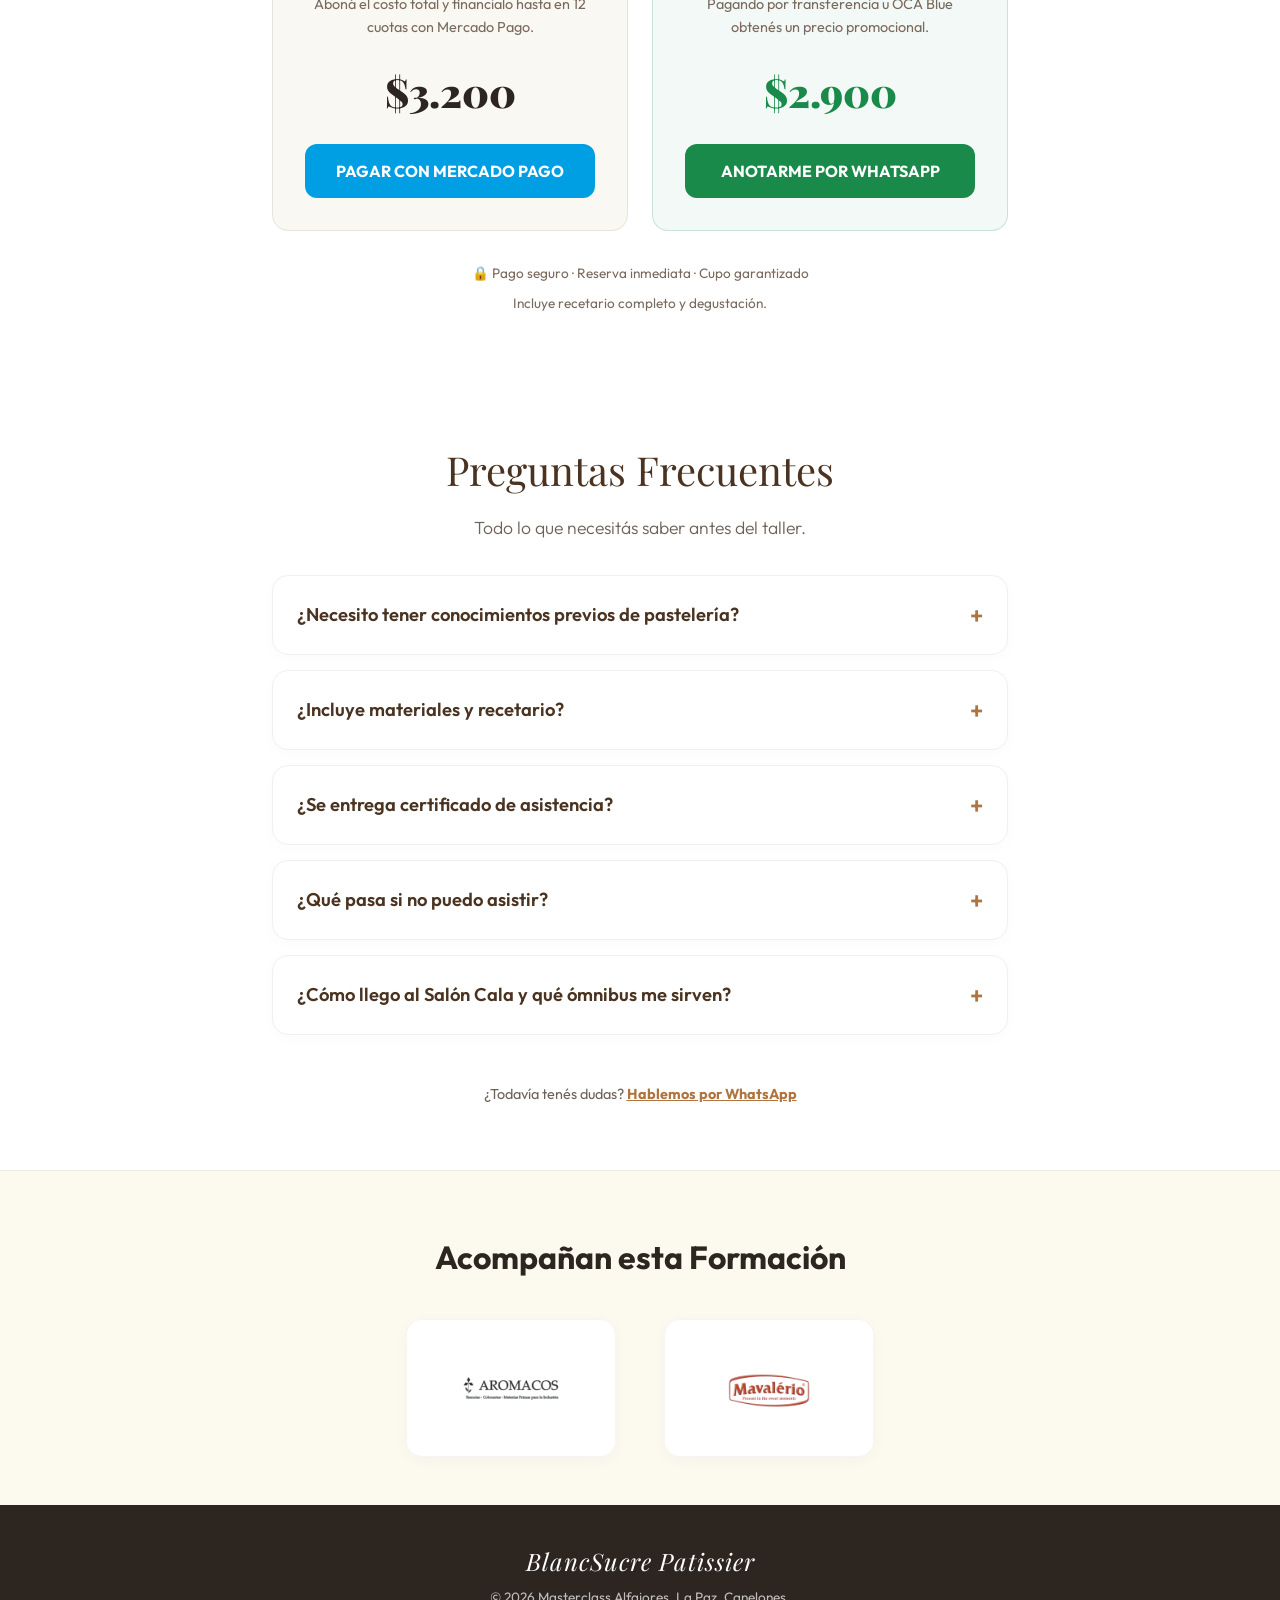
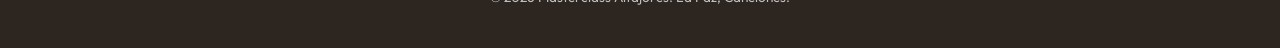
==== commit 5463bfe2: "Add urgency banner, testimonial section, exit-intent cross-sell popup" ====
--- a/index.html
+++ b/index.html
@@ -60,7 +60,7 @@
             <a href="#" class="logo">BlancSucre Patissier</a>
             
             <div class="nav-countdown-desktop">
-                <span class="nav-cupos">⏳ CUPOS LIMITADOS</span>
+                <span class="nav-cupos">ULTIMOS 6 LUGARES!</span>
                 <div class="nav-timer">
                     <span id="d-days">00</span>:<span id="d-hours">00</span>:<span id="d-mins">00</span>:<span id="d-secs">00</span>
                 </div>
@@ -84,7 +84,7 @@
         <div class="hero-overlay"></div>
         <div class="hero-content">
             <span class="hero-badge">LUNES 25 DE MAYO | 14 A 20 HS</span>
-            <h1>Lográ Alfajores Perfectos, 
+            <h1>Logra Alfajores Perfectos,
                 <br><span>Simples y Rentables.</span>
             </h1>
             <p style="font-weight: 500; font-size: 1.15rem; max-width: 650px; line-height: 1.7; margin: 0 auto 2.5rem auto;">Una Masterclass 100% demostrativa donde te revelaré mis técnicas para producir las mejores variedades de alfajores argentinos sin maquinaria costosa. Fácil, desde tu cocina y elevando la calidad de tu marca.</p>
@@ -99,7 +99,7 @@
 
     <!-- MOBILE SEPARATOR COUNTDOWN -->
     <div class="mobile-countdown-separator">
-        <p class="scarcity-text-mobile"><span>⏳</span> CUPOS LIMITADOS</p>
+        <p class="scarcity-text-mobile"><span>ULTIMOS 6 LUGARES!</span></p>
         <div class="countdown-timer-mobile">
             <div class="time-box-mobile"><span id="m-days">00</span><p>DÍAS</p></div>
             <div class="time-box-mobile"><span id="m-hours">00</span><p>HRS</p></div>
@@ -145,6 +145,19 @@
                     </ul>
                 </div>
                 
+            </div>
+        </div>
+    </section>
+
+    <!-- TESTIMONIOS -->
+    <section style="background: var(--primary); padding: 4rem 0;">
+        <div class="container" style="max-width: 800px; text-align: center;">
+            <p style="text-transform: uppercase; letter-spacing: 3px; color: var(--accent); font-weight: 600; font-size: 0.85rem; margin-bottom: 0.5rem;">Lo que dicen quienes ya participaron</p>
+            <h2 style="font-family: 'Playfair Display', serif; font-size: 2.5rem; color: #fff; margin-bottom: 2rem;">Testimonios del Taller de Chocolateria</h2>
+            <div style="position: relative; border-radius: 16px; overflow: hidden; box-shadow: 0 20px 60px rgba(0,0,0,0.4); aspect-ratio: 16/9;">
+                <video controls playsinline preload="metadata" poster="" style="width: 100%; height: 100%; object-fit: cover; display: block;">
+                    <source src="testimonios-web.mp4" type="video/mp4">
+                </video>
             </div>
         </div>
     </section>
@@ -308,11 +321,12 @@
     <!-- CTA FINAL CALL -->
     <section style="background: var(--bg-warm); text-align: center; border-top: 1px solid rgba(0,0,0,0.05);">
         <div class="container" style="max-width: 700px;">
+            <p style="text-transform: uppercase; letter-spacing: 2px; color: #ff4444; font-weight: 700; font-size: 1.1rem; margin-bottom: 1rem;">ULTIMOS 6 LUGARES!</p>
             <p style="text-transform: uppercase; letter-spacing: 2px; color: var(--accent); font-weight: 600; font-size: 0.9rem;">LA PRODUCCIÓN NO DEBE SER COMPLICADA</p>
             <h2 style="font-family: 'Playfair Display', serif; font-size: 3.2rem; color: var(--primary); margin: 1rem 0 2rem 0;">¿Te Sumás Lunes 25 de Mayo?</h2>
             <p style="font-size: 1.1rem; color: var(--text-light); margin-bottom: 1rem; line-height: 1.6;">Al ser una clase demostrativa, los cupos son limitados para garantizar que tengas la mejor vista de cada proceso.</p>
             <p style="font-size: 1.25rem; font-weight: 700; color: var(--text-main); margin-bottom: 2.5rem;">Asegurá tu lugar antes de que se agoten.</p>
-            
+
             <a href="#inscripcion" class="btn btn-main" style="padding: 1.4rem 4rem; font-size: 1rem;">VER PRECIOS Y ASEGURAR MI LUGAR</a>
         </div>
     </section>
@@ -465,6 +479,70 @@
             }
         }, 1000);
     </script>
+    <!-- EXIT-INTENT POPUP: Cross-sell Chocolateria -->
+    <div id="exitPopupOverlay" style="display:none; position:fixed; inset:0; background:rgba(0,0,0,0.7); z-index:9999; align-items:center; justify-content:center; backdrop-filter:blur(4px);">
+        <div style="background:#1b0e0d; border:1px solid rgba(207,161,95,0.3); border-radius:20px; max-width:460px; width:90%; padding:2.5rem; text-align:center; position:relative; box-shadow:0 25px 80px rgba(0,0,0,0.6); animation: popIn 0.3s ease-out;">
+            <button id="exitPopupClose" style="position:absolute; top:12px; right:16px; background:none; border:none; color:#999; font-size:1.8rem; cursor:pointer; line-height:1;">&times;</button>
+            <p style="text-transform:uppercase; letter-spacing:2px; color:#cfa15f; font-weight:600; font-size:0.8rem; margin-bottom:0.5rem;">Antes de irte...</p>
+            <h3 style="font-family:'Playfair Display',serif; font-size:1.8rem; color:#f5eedf; margin-bottom:1rem; line-height:1.3;">Tambien hay Seminario de Chocolateria Moderna</h3>
+            <p style="color:#d0c4b6; font-size:0.95rem; line-height:1.6; margin-bottom:0.5rem;">Domingo 24 de Mayo | 14 a 20 hs</p>
+            <p style="color:#d0c4b6; font-size:0.95rem; line-height:1.6; margin-bottom:1.5rem;">Aprende tecnicas de bomboneria con chocolate sin templar y logra un brillo impecable.</p>
+            <div style="font-family:'Playfair Display',serif; font-size:2rem; font-weight:700; color:#cfa15f; margin-bottom:1.5rem;">Desde $2.900</div>
+            <a href="https://landing-chocolateria.vercel.app" id="exitPopupCTA" target="_blank" style="display:inline-block; background:linear-gradient(135deg,#cfa15f,#b46b3e); color:#1b0e0d; padding:1rem 2.5rem; border-radius:12px; font-weight:700; text-decoration:none; font-size:1rem; text-transform:uppercase; letter-spacing:1px; transition:transform 0.2s;">VER SEMINARIO DE CHOCOLATERIA</a>
+        </div>
+    </div>
+
+    <style>
+        @keyframes popIn { from { opacity:0; transform:scale(0.9) translateY(20px); } to { opacity:1; transform:scale(1) translateY(0); } }
+        @keyframes urgencyPulse { 0%,100% { opacity:1; } 50% { opacity:0.7; } }
+
+        /* Banner de urgencia fijo superior */
+        .urgency-top-banner {
+            position:fixed; top:0; left:0; right:0; z-index:1001;
+            background:linear-gradient(90deg, #c0392b, #e74c3c, #c0392b);
+            color:#fff; text-align:center; padding:10px 1rem;
+            font-weight:700; font-size:0.95rem; letter-spacing:1px;
+            text-transform:uppercase;
+            animation: urgencyPulse 2s ease-in-out infinite;
+            box-shadow: 0 2px 10px rgba(231,76,60,0.4);
+        }
+
+        /* Empujar el nav debajo del banner */
+        nav { top: 40px !important; }
+        body { padding-top: 40px; }
+    </style>
+
+    <!-- Banner de urgencia fijo -->
+    <div class="urgency-top-banner">ULTIMOS 6 LUGARES - Masterclass Alfajores Rentables</div>
+
+    <script>
+        // Exit-intent popup
+        (function() {
+            let exitShown = false;
+            const overlay = document.getElementById('exitPopupOverlay');
+            const closeBtn = document.getElementById('exitPopupClose');
+
+            document.documentElement.addEventListener('mouseleave', function(e) {
+                if (e.clientY <= 0 && !exitShown) {
+                    exitShown = true;
+                    overlay.style.display = 'flex';
+                }
+            });
+
+            if (closeBtn) closeBtn.addEventListener('click', function() {
+                overlay.style.display = 'none';
+            });
+
+            overlay.addEventListener('click', function(e) {
+                if (e.target === overlay) overlay.style.display = 'none';
+            });
+
+            document.addEventListener('keydown', function(e) {
+                if (e.key === 'Escape') overlay.style.display = 'none';
+            });
+        })();
+    </script>
+
     <script src="script.js"></script>
 </body>
 </html>
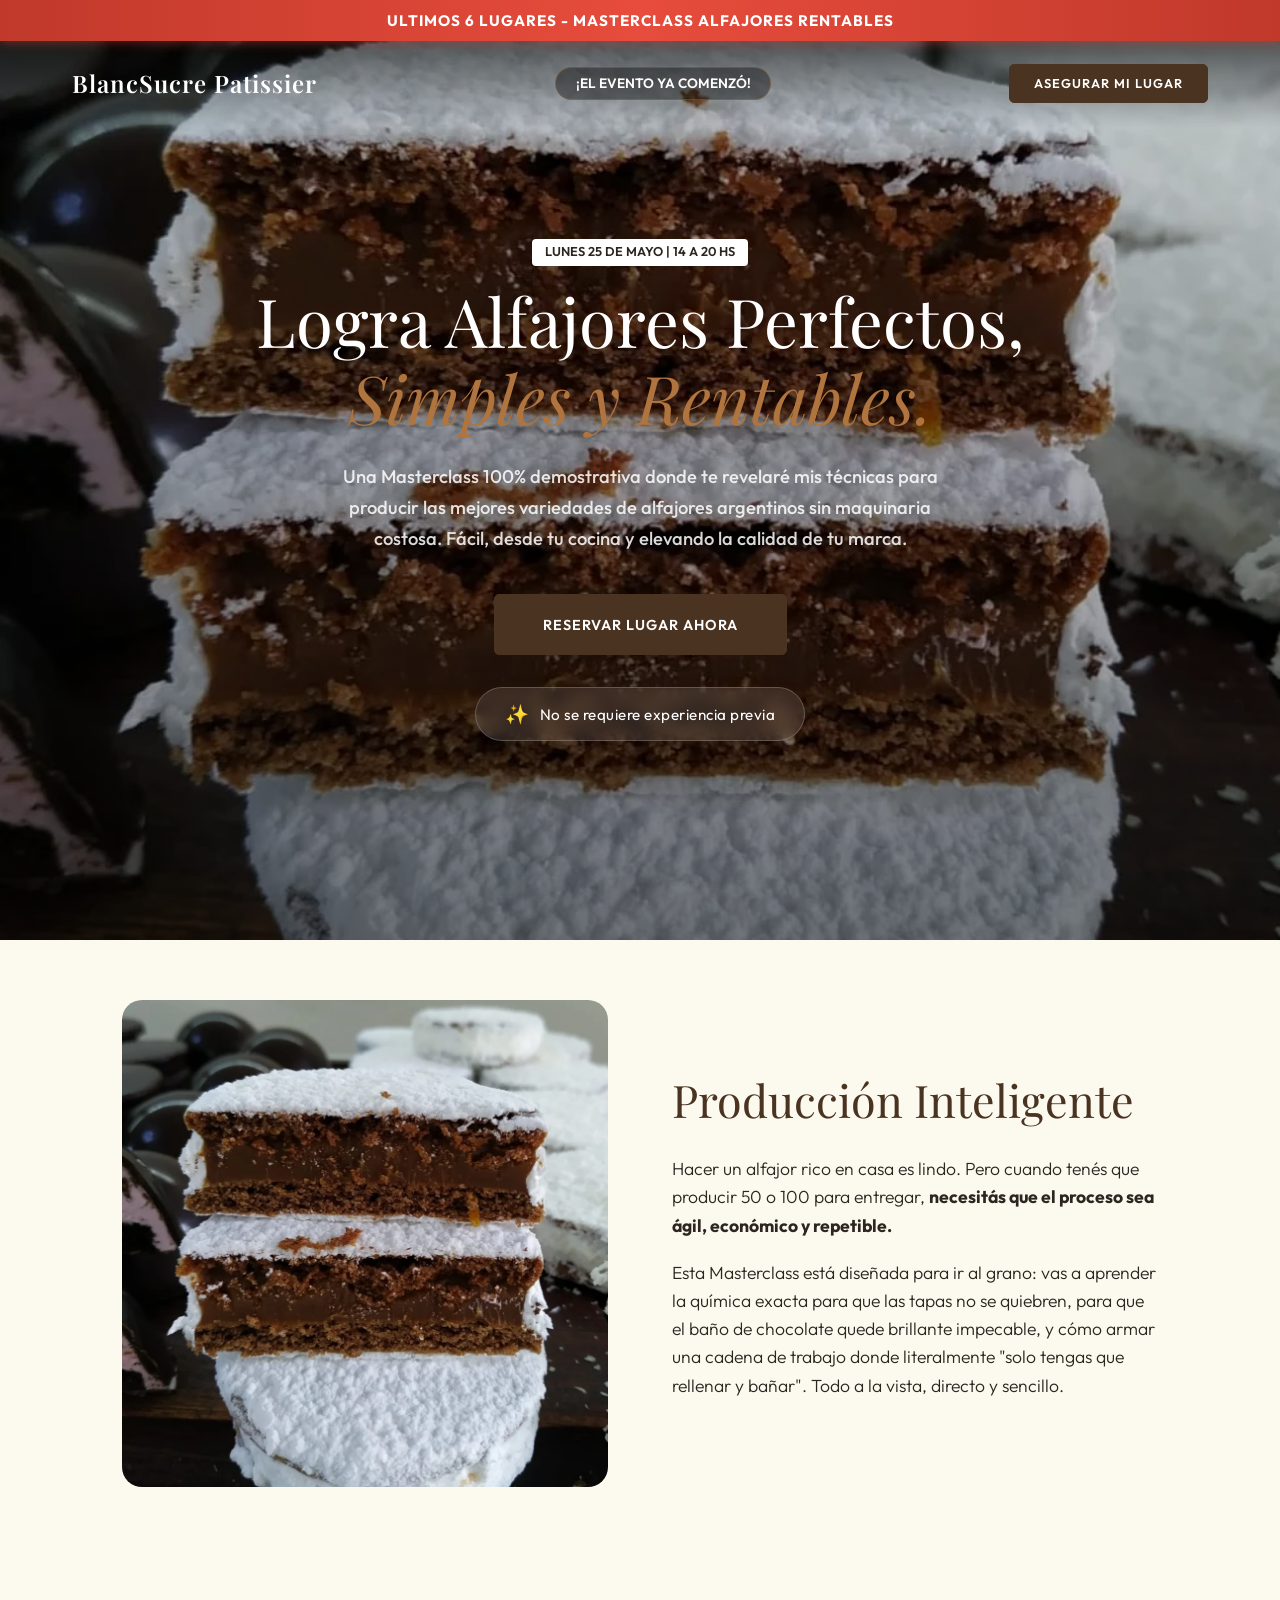
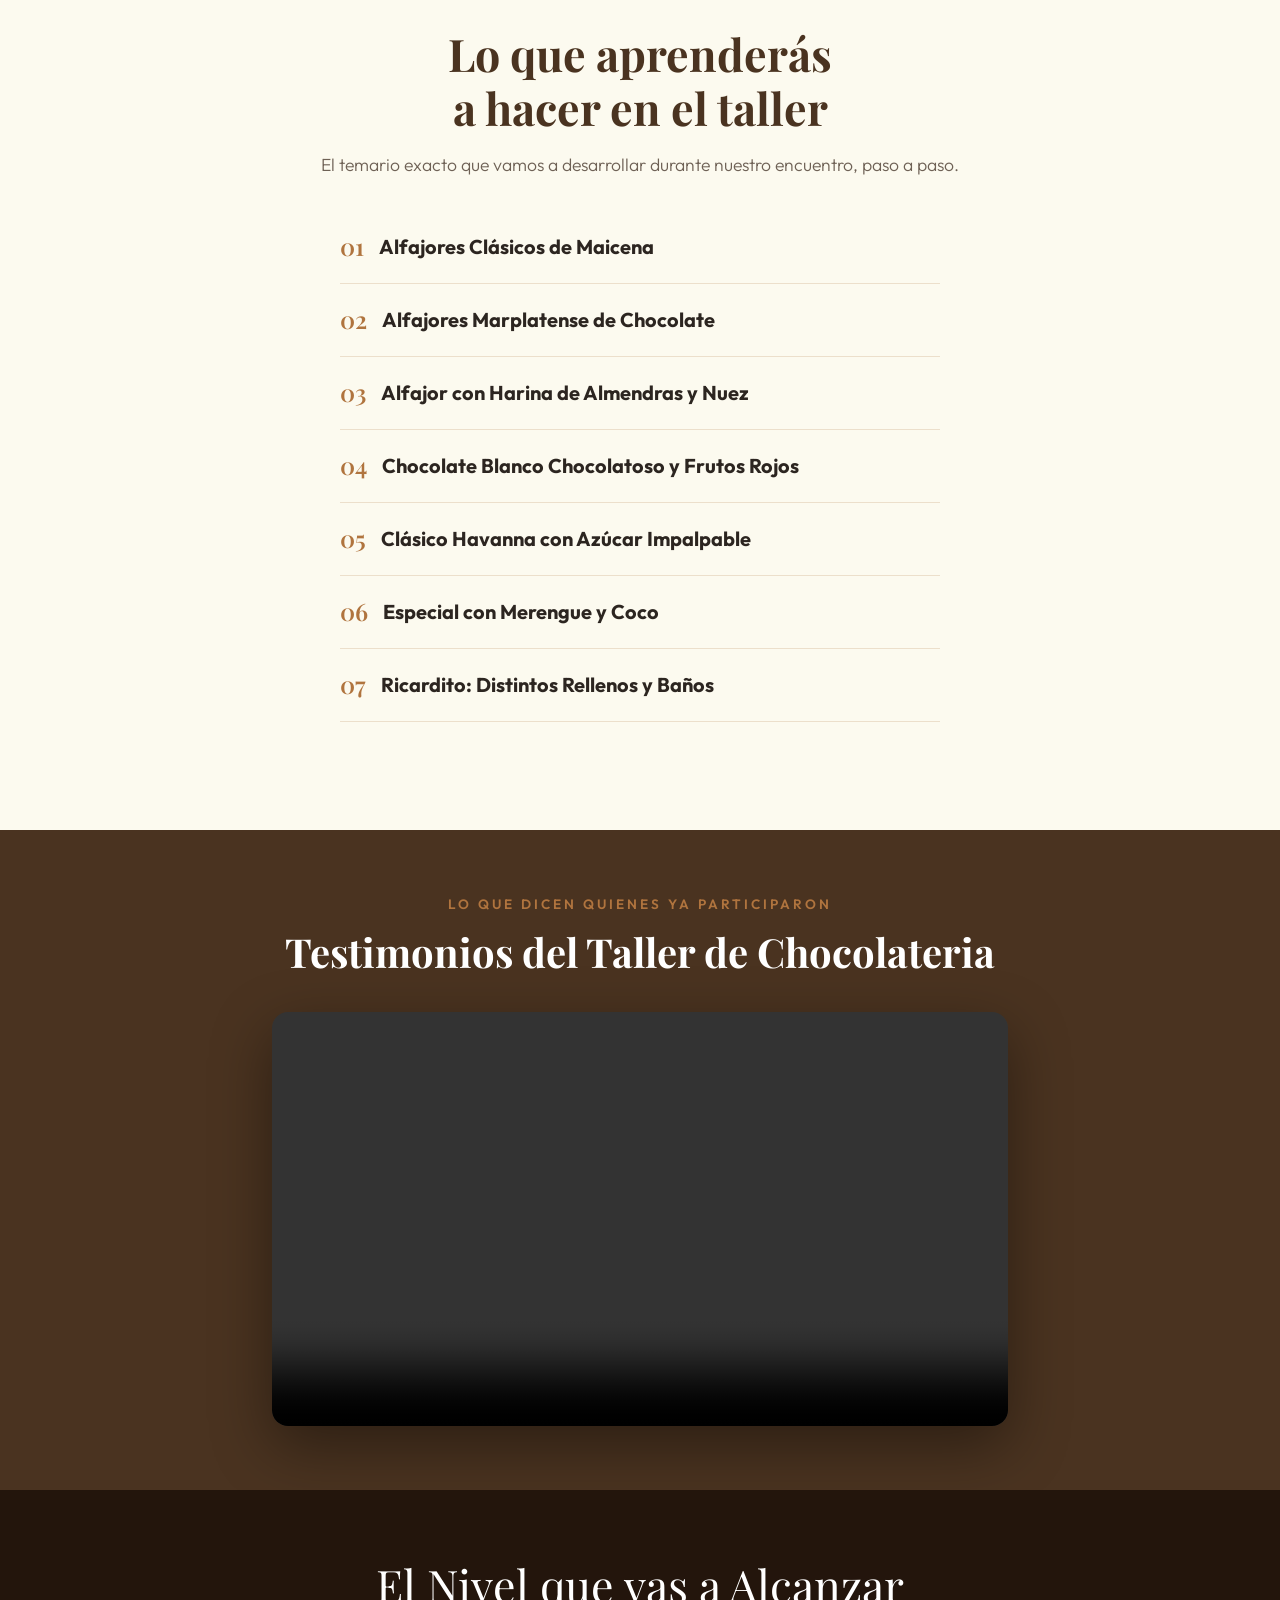
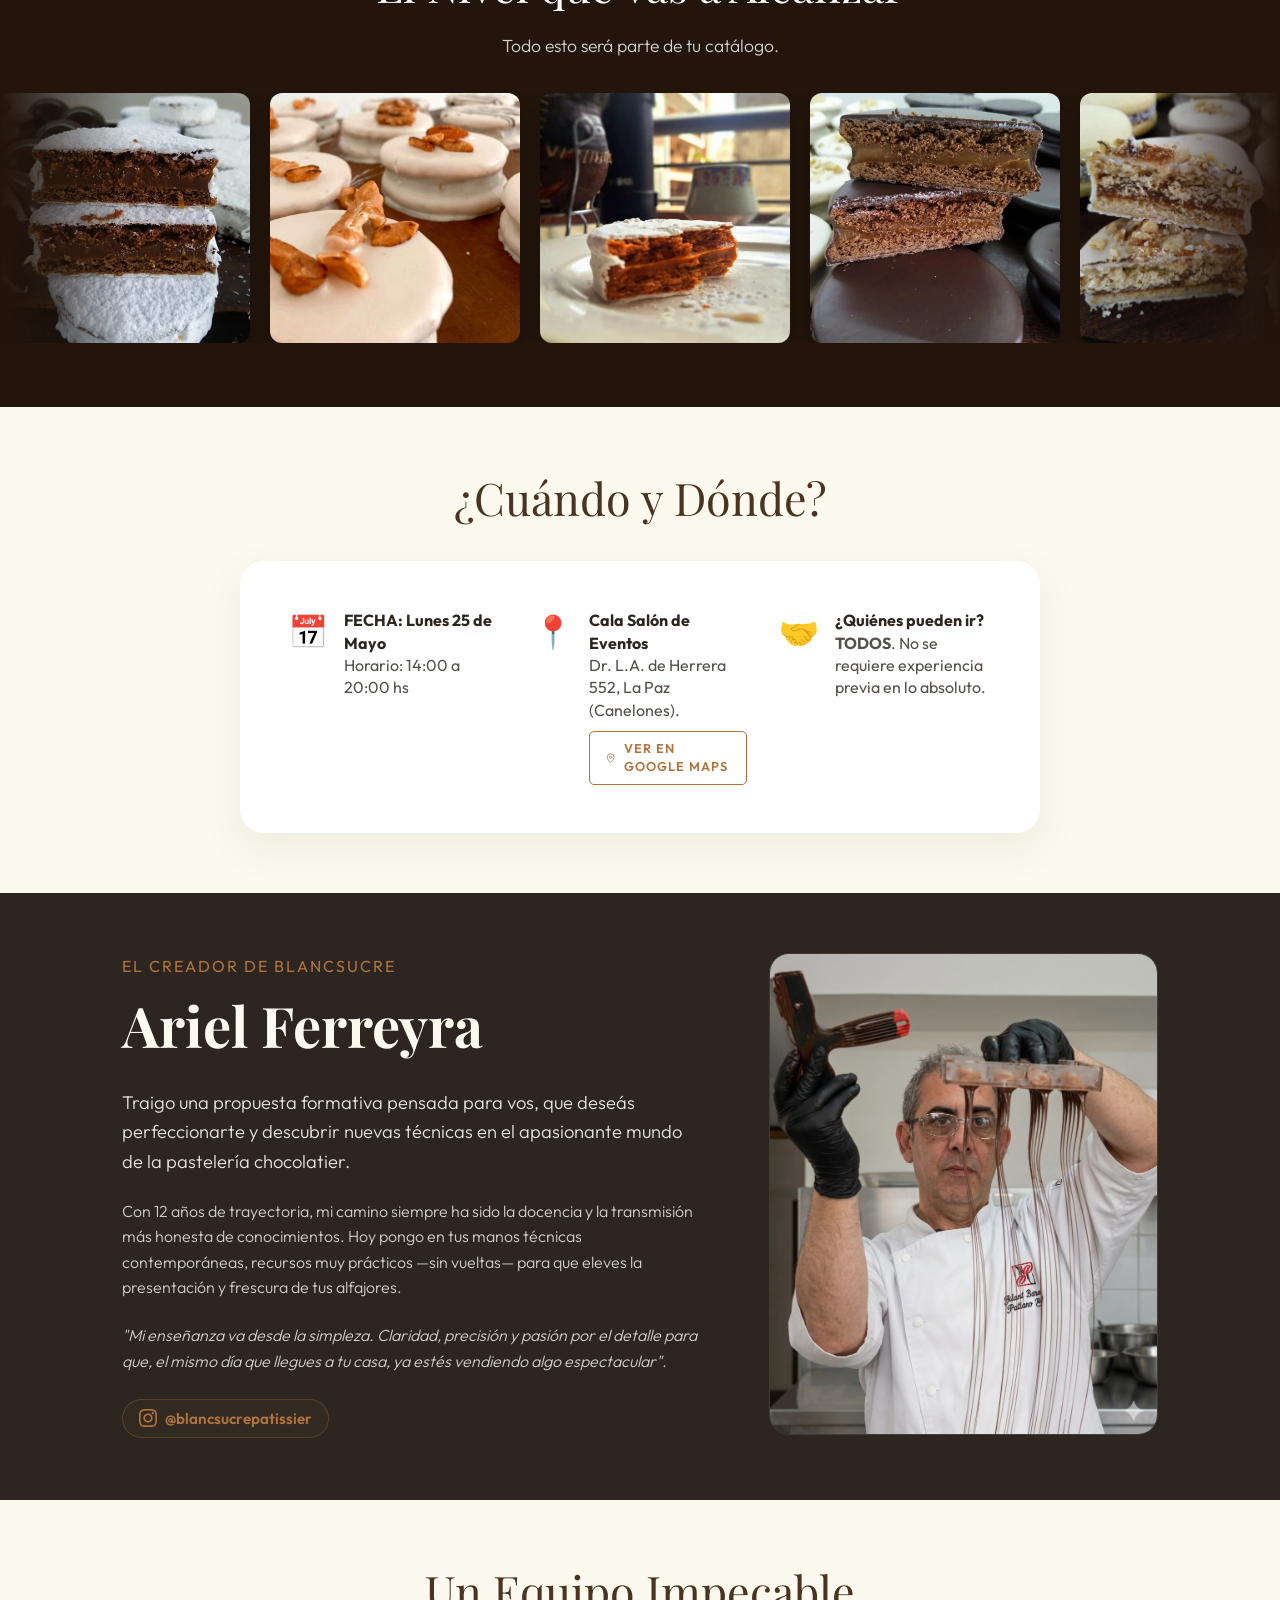
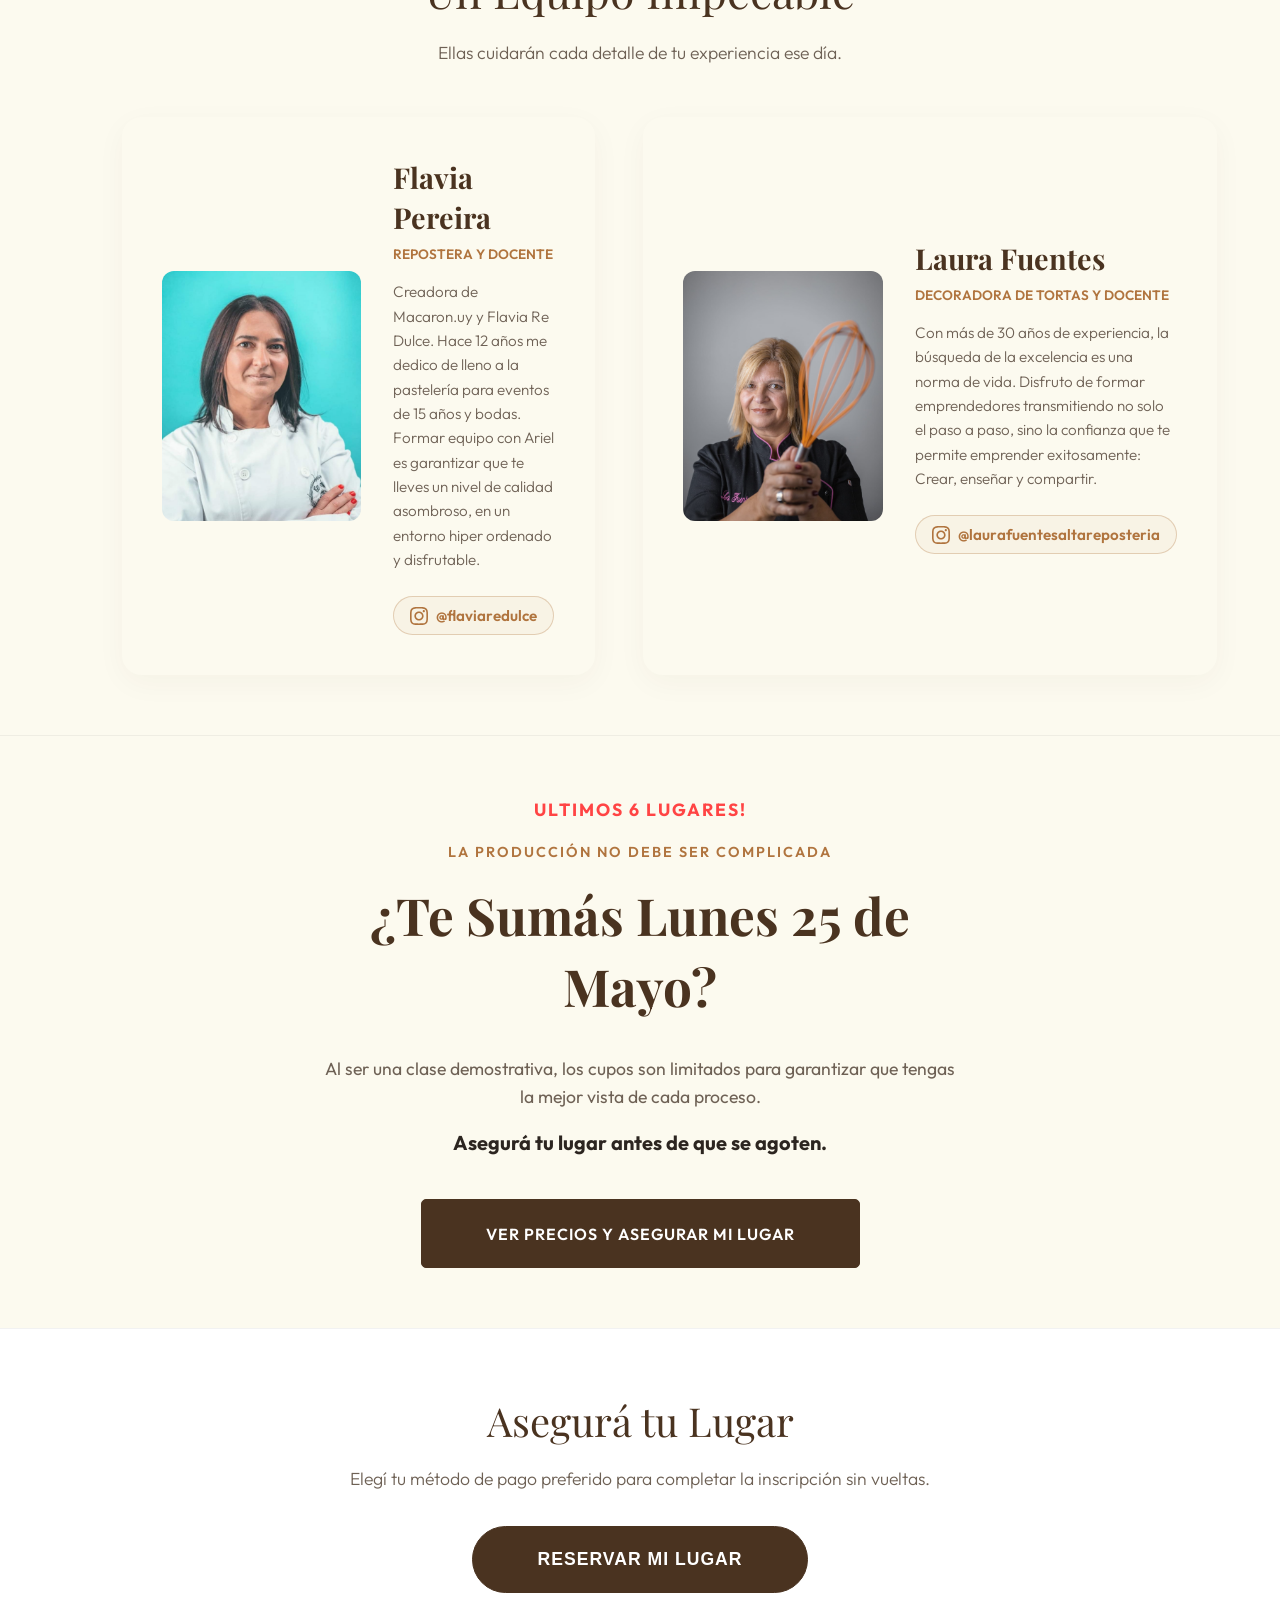
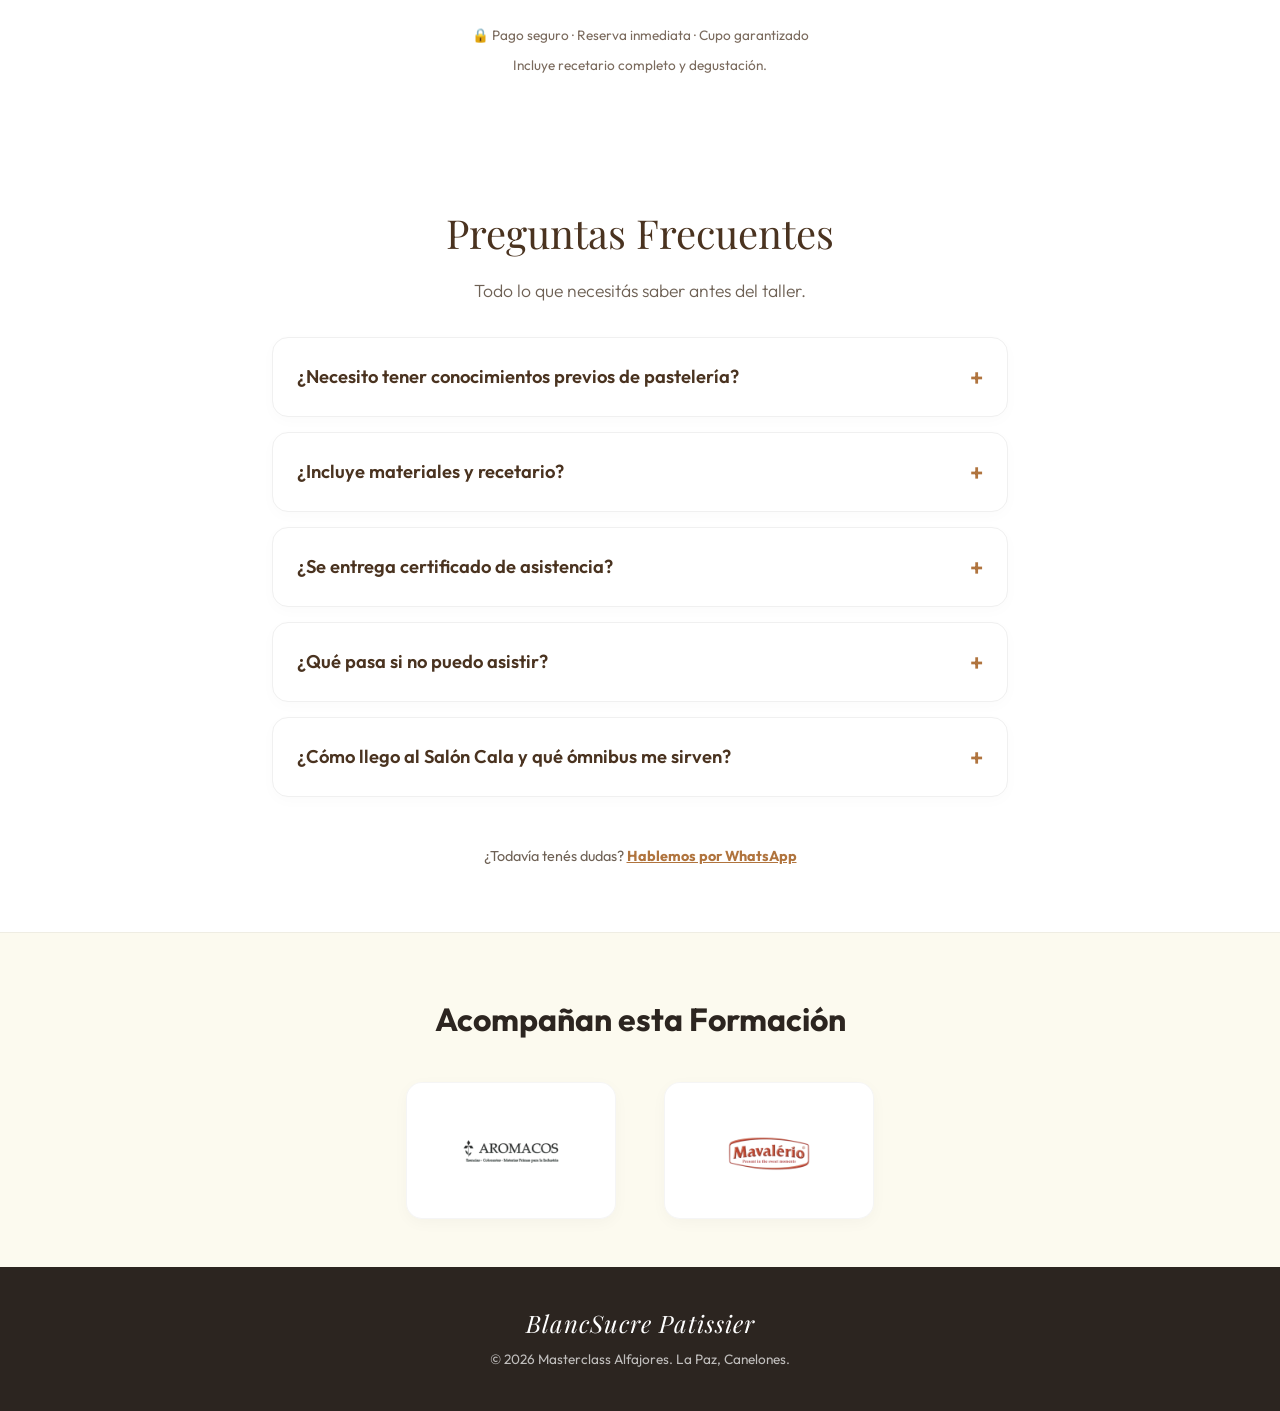
==== commit 511974d0: "feat: Implementar modal de pago unificado (Asegurá tu lugar) con tracking de eventos en CAPI/Pixel p" ====
--- a/index.html
+++ b/index.html
@@ -331,32 +331,17 @@
         </div>
     </section>
 
-    <!-- SECCIÓN DE INSCRIPCIÓN DIRECTA -->
-    <section id="inscripcion" style="background: white; padding: 4rem 0; border-top: 1px solid rgba(0,0,0,0.05);">
+    <!-- SECCIÓN DE INSCRIPCIÓN -->
+    <section id="inscripcion" style="background: white; padding: 4rem 0; border-top: 1px solid rgba(0,0,0,0.05); text-align: center;">
         <div class="container" style="max-width: 800px;">
             <div class="section-title" style="margin-bottom: 2rem;">
                 <h2 style="font-family: 'Playfair Display', serif; font-size: 2.5rem; color: var(--primary);">Asegurá tu Lugar</h2>
                 <p>Elegí tu método de pago preferido para completar la inscripción sin vueltas.</p>
             </div>
 
-            <div style="display: grid; grid-template-columns: repeat(auto-fit, minmax(300px, 1fr)); gap: 1.5rem; margin-top: 2rem;">
-                <!-- Tarjeta -->
-                <div style="background: #faf8f3; border: 1px solid #e8e3db; border-radius: 16px; padding: 2rem; text-align: center;">
-                    <h3 style="font-size: 1.2rem; color: var(--text-main); margin-bottom: 0.5rem;">Pago con Tarjeta</h3>
-                    <p style="font-size: 0.9rem; color: #7a6a5d; margin-bottom: 1.5rem;">Aboná el costo total y financialo hasta en 12 cuotas con Mercado Pago.</p>
-                    <div style="font-family: 'Playfair Display', serif; font-size: 2.5rem; font-weight: 900; color: var(--text-main); margin-bottom: 0.5rem;">$3.200</div>
-                    <a href="https://mpago.la/2NqHscG" target="_blank" onclick="trackCheckout('mp')" style="display: block; width: 100%; background: #009ee3; color: white; padding: 1rem; border-radius: 12px; font-weight: 700; text-decoration: none; transition: transform 0.3s; margin-top: 1.5rem; text-transform: uppercase;">Pagar con Mercado Pago</a>
-                </div>
-
-                <!-- Transferencia -->
-                <div style="background: rgba(26, 138, 74, 0.05); border: 1px solid rgba(26, 138, 74, 0.2); border-radius: 16px; padding: 2rem; text-align: center; position: relative;">
-                    <div style="position: absolute; top: -12px; left: 50%; transform: translateX(-50%); background: #1a8a4a; color: white; padding: 4px 12px; border-radius: 20px; font-size: 0.75rem; font-weight: 700; white-space: nowrap;">10% OFF EFECTIVO</div>
-                    <h3 style="font-size: 1.2rem; color: var(--text-main); margin-bottom: 0.5rem;">Transferencia Bancaria</h3>
-                    <p style="font-size: 0.9rem; color: #7a6a5d; margin-bottom: 1.5rem;">Pagando por transferencia u OCA Blue obtenés un precio promocional.</p>
-                    <div style="font-family: 'Playfair Display', serif; font-size: 2.5rem; font-weight: 900; color: #1a8a4a; margin-bottom: 0.5rem;">$2.900</div>
-                    <a href="https://wa.me/59898058264?text=Hola!%20Quiero%20inscribirme%20a%20la%20Masterclass%20de%20Alfajores.%20Mi%20nombre%20es:" target="_blank" onclick="trackCheckout('transfer')" style="display: block; width: 100%; background: #1a8a4a; color: white; padding: 1rem; border-radius: 12px; font-weight: 700; text-decoration: none; transition: transform 0.3s; margin-top: 1.5rem; text-transform: uppercase;">Anotarme por WhatsApp</a>
-                </div>
-            </div>
+            <button class="btn btn-main btn-open-modal" style="padding: 1.4rem 4rem; font-size: 1.1rem; border-radius: 50px;">
+                RESERVAR MI LUGAR
+            </button>
             
             <div style="text-align: center; margin-top: 2rem; color: #7a6a5d; font-size: 0.85rem;">
                 <p>🔒 Pago seguro · Reserva inmediata · Cupo garantizado</p>
@@ -543,6 +528,88 @@
         })();
     </script>
 
+    <!-- ══════════════════════════════════════════
+         MODAL DE PAGO
+    ══════════════════════════════════════════ -->
+    <div class="modal-overlay" id="modalOverlay" role="dialog" aria-modal="true">
+        <div class="modal-box">
+            <button class="modal-close" id="modalClose" aria-label="Cerrar">&times;</button>
+
+            <div class="modal-header">
+                <div class="modal-badge">Masterclass de Alfajores</div>
+                <h2 id="modalTitle">Asegurá tu lugar</h2>
+                <div class="modal-includes">
+                    <span class="modal-include-tag">&#128216; Recetario incluido</span>
+                    <span class="modal-include-tag">&#9749; Degustaci&oacute;n incluida</span>
+                </div>
+            </div>
+
+            <div class="modal-header-extra" style="text-align: center; margin-bottom: 1.5rem; padding: 0 1rem;">
+                <p style="color: var(--text-light); font-size: 1rem;">Elegí tu forma de pago para confirmar tu lugar. ¡Es rápido y fácil!</p>
+            </div>
+
+            <div class="modal-payment">
+                <div class="pay-opt">
+                    <div class="pay-opt-header">
+                        <div class="pay-opt-icon mp"><svg viewBox="0 0 24 24" fill="none" stroke="currentColor" stroke-width="2" stroke-linecap="round" stroke-linejoin="round" class="feather feather-credit-card"><rect x="1" y="4" width="22" height="16" rx="2" ry="2"></rect><line x1="1" y1="10" x2="23" y2="10"></line></svg></div>
+                        <span class="pay-opt-title">Pago con Tarjeta</span>
+                    </div>
+                    <p class="pay-opt-desc">Abon&aacute; el costo total y financialo hasta en 12 cuotas con tarjetas de cr&eacute;dito.</p>
+                    <div class="pay-opt-price" id="modal-tarjeta-price">
+                        <span style="font-family:var(--font-heading);font-size:2.2rem;font-weight:700;color:var(--text-main);">$3.200</span> <span style="font-size:.85rem;color:var(--text-light);">con tarjeta</span>
+                    </div>
+                    <a id="btn-modal-mp" href="https://mpago.la/2NqHscG" target="_blank" rel="noopener noreferrer" class="btn-mp-modal">
+                        <svg viewBox="0 0 24 24" fill="none" stroke="currentColor" stroke-width="2" stroke-linecap="round" stroke-linejoin="round" class="feather feather-credit-card" style="width:18px;height:18px;"><rect x="1" y="4" width="22" height="16" rx="2" ry="2"></rect><line x1="1" y1="10" x2="23" y2="10"></line></svg> PAGO CON TARJETA
+                    </a>
+                </div>
+
+                <div class="pay-opt pay-transfer">
+                    <div class="pay-opt-header">
+                        <div class="pay-opt-icon cash"><svg viewBox="0 0 24 24" fill="none" stroke="currentColor" stroke-width="2" stroke-linecap="round" stroke-linejoin="round" class="feather feather-dollar-sign"><line x1="12" y1="1" x2="12" y2="23"></line><path d="M17 5H9.5a3.5 3.5 0 0 0 0 7h5a3.5 3.5 0 0 1 0 7H6"></path></svg></div>
+                        <span class="pay-opt-title">&#127381; PAGO CONTADO</span>
+                    </div>
+                    <p class="pay-opt-desc" style="font-size:.95rem;line-height:1.7;">
+                        Por pagar al contado ten&eacute;s un <strong style="color:var(--primary);">descuento especial</strong> — ¡es el mejor precio disponible!<br><br>
+                        El pago se realiza mediante <strong style="color:var(--primary);">transferencia bancaria</strong> a una <strong style="color:var(--primary);">cuenta Prex</strong>.
+                    </p>
+                    <div class="pay-opt-price" id="modal-transfer-price">
+                        <span style="font-family:var(--font-heading);font-size:2.2rem;font-weight:700;color:var(--accent);">$2.900</span> <span style="font-size:.85rem;color:var(--text-light);">precio contado</span>
+                    </div>
+
+                    <div class="bank-data" style="margin-bottom:1.2rem;">
+                        <div class="bank-row" style="padding:.9rem 1.2rem;">
+                            <span style="font-size:.9rem;font-weight:600;color:var(--text-light);">Titular de la cuenta</span>
+                            <span style="font-size:1.1rem;font-weight:700;">Flavia Pereira</span>
+                        </div>
+                        <div class="bank-row" style="padding:.9rem 1.2rem;">
+                            <span style="font-size:.9rem;font-weight:600;color:var(--text-light);">N&uacute;mero de cuenta Prex</span>
+                            <span style="font-size:1.2rem;font-weight:700;letter-spacing:2px;color:var(--primary);">158186</span>
+                        </div>
+                    </div>
+
+                    <div class="how-it-works" style="margin-bottom:1.2rem;">
+                        <p style="font-size:.8rem;font-weight:700;text-transform:uppercase;letter-spacing:1px;color:var(--text-light);margin-bottom:.8rem;">&#128073; C&oacute;mo hacer la transferencia paso a paso</p>
+                        <ol style="padding-left:1.4rem;display:flex;flex-direction:column;gap:.8rem;">
+                            <li style="font-size:.95rem;color:var(--text-light);line-height:1.6;">
+                                Realiz&aacute; una transferencia al <strong style="color:var(--primary);">n&uacute;mero de cuenta 158186</strong> a nombre de <strong style="color:var(--primary);">Flavia Pereira</strong>.
+                            </li>
+                            <li style="font-size:.95rem;color:var(--text-light);line-height:1.6;">
+                                Sac&aacute;te una <strong style="color:var(--primary);">captura de pantalla</strong> del comprobante de pago.
+                            </li>
+                            <li style="font-size:.95rem;color:var(--text-light);line-height:1.6;">
+                                Presion&aacute; el bot&oacute;n verde para enviarlo por WhatsApp. &#9997;&#65039;
+                            </li>
+                        </ol>
+                    </div>
+
+                    <a id="btn-modal-wa" href="https://wa.me/59898058264?text=Hola!%20Ya%20realic%C3%A9%20la%20transferencia%20para%20la%20Masterclass%20de%20Alfajores%20($2.900%20contado).%20Adjunto%20mi%20comprobante%20para%20asegurar%20mi%20lugar." target="_blank" rel="noopener noreferrer" class="btn-enviar" style="font-size:.95rem;padding:1.2rem;gap:.8rem;">
+                        &#128241; ENVIAR COMPROBANTE
+                    </a>
+                </div>
+            </div>
+        </div>
+    </div>
+
     <script src="script.js"></script>
 </body>
 </html>
--- a/style.css
+++ b/style.css
@@ -807,3 +807,58 @@
     }
 }
 
+/* ══════════════════════════════════════════
+   MODAL DE PAGO
+══════════════════════════════════════════ */
+.modal-overlay { position:fixed; inset:0; background:rgba(0,0,0,.75); backdrop-filter:blur(4px); -webkit-backdrop-filter:blur(4px); z-index:1000; display:flex; align-items:flex-start; justify-content:center; padding:2rem 1rem; overflow-y:auto; opacity:0; visibility:hidden; transition:opacity .3s ease,visibility .3s ease; }
+.modal-overlay.open { opacity:1; visibility:visible; }
+.modal-box { background:var(--bg-warm); border:1px solid rgba(176,116,62,.25); border-radius:20px; width:100%; max-width:520px; position:relative; overflow:hidden; transform:translateY(20px); transition:transform .3s cubic-bezier(.16,1,.3,1); }
+.modal-overlay.open .modal-box { transform:translateY(0); }
+.modal-close { position:absolute; top:1rem; right:1rem; width:36px; height:36px; background:rgba(0,0,0,.08); border:1px solid rgba(0,0,0,.12); border-radius:50%; display:flex; align-items:center; justify-content:center; cursor:pointer; color:var(--text-light); font-size:1.2rem; z-index:10; transition:0.3s; line-height:1; }
+.modal-close:hover { background:rgba(0,0,0,.15); color:var(--text-main); }
+
+/* Modal header */
+.modal-header { padding:2.5rem 2rem 1.5rem; text-align:center; background:linear-gradient(to bottom,rgba(176,116,62,.08),transparent); border-bottom:1px solid rgba(0,0,0,.07); }
+.modal-badge { display:inline-block; font-size:.7rem; font-weight:700; text-transform:uppercase; letter-spacing:2px; color:var(--accent); background:rgba(176,116,62,.1); border:1px solid rgba(176,116,62,.25); padding:.35rem 1rem; border-radius:50px; margin-bottom:1rem; }
+.modal-header h2 { font-family:'Playfair Display',serif; font-size:1.8rem; color:var(--primary); margin-bottom:.8rem; }
+.modal-price-display { display:flex; align-items:baseline; gap:.3rem; justify-content:center; margin-bottom:.3rem; }
+.modal-price-display .currency { font-size:1.8rem; font-weight:700; color:var(--accent); }
+.modal-price-display .amount { font-family:'Playfair Display',serif; font-size:4rem; font-weight:700; color:var(--accent); line-height:1; }
+.modal-price-sub { font-size:.9rem; color:var(--text-light); margin-bottom:1.2rem; }
+.modal-includes { display:flex; gap:.8rem; justify-content:center; flex-wrap:wrap; }
+.modal-include-tag { display:inline-flex; align-items:center; gap:.4rem; font-size:.8rem; color:var(--text-main); background:rgba(0,0,0,.05); border:1px solid rgba(0,0,0,.1); padding:.35rem .9rem; border-radius:50px; }
+
+/* Modal payment */
+.modal-payment { padding:1.5rem 2rem 2rem; display:flex; flex-direction:column; gap:1.2rem; }
+.pay-opt { background:rgba(0,0,0,.04); border:1px solid rgba(0,0,0,.09); border-radius:14px; padding:1.5rem; }
+.pay-opt.pay-transfer { border-color:rgba(176,116,62,.25); background:rgba(176,116,62,.04); }
+.pay-opt-header { display:flex; align-items:center; gap:.8rem; margin-bottom:.8rem; }
+.pay-opt-icon { width:36px; height:36px; border-radius:10px; display:flex; align-items:center; justify-content:center; flex-shrink:0; }
+.pay-opt-icon.mp { background:rgba(0,158,227,.15); color:#009ee3; }
+.pay-opt-icon.cash { background:rgba(176,116,62,.12); color:var(--accent); }
+.pay-opt-icon svg { width:18px; height:18px; }
+.pay-opt-title { font-family:'Playfair Display',serif; font-size:1.1rem; color:var(--primary); }
+.pay-opt-desc { font-size:.88rem; color:var(--text-light); line-height:1.5; margin-bottom:1rem; }
+.pay-opt-price { font-family:'Playfair Display',serif; font-size:2.2rem; font-weight:700; color:var(--accent); margin-bottom:1rem; line-height:1; }
+.pay-opt-price span { font-size:.85rem; font-family:'Outfit',sans-serif; font-weight:400; color:var(--text-light); }
+
+/* Bank data */
+.bank-data { background:rgba(0,0,0,.05); border-radius:10px; overflow:hidden; margin-bottom:1rem; }
+.bank-row { display:flex; justify-content:space-between; padding:.7rem 1rem; font-size:.9rem; border-bottom:1px solid rgba(0,0,0,.05); }
+.bank-row:last-child { border-bottom:none; }
+.bank-row span:first-child { color:var(--text-light); }
+.bank-row span:last-child { color:var(--primary); font-weight:600; }
+.how-it-works { background:rgba(0,0,0,.04); border-radius:10px; padding:1rem 1.2rem; margin-bottom:1rem; }
+.how-it-works p { font-size:.78rem; font-weight:700; text-transform:uppercase; letter-spacing:1px; color:var(--text-light); margin-bottom:.6rem; }
+.how-it-works ol { padding-left:1.2rem; display:flex; flex-direction:column; gap:.4rem; }
+.how-it-works ol li { font-size:.88rem; color:var(--text-light); line-height:1.4; }
+.how-it-works ol li strong { color:var(--primary); }
+.btn-enviar { display:flex; align-items:center; justify-content:center; gap:.6rem; width:100%; padding:1rem; border-radius:50px; background:#25d366; color:#fff; font-size:.95rem; font-weight:700; text-transform:uppercase; letter-spacing:1px; border:none; cursor:pointer; transition:0.3s; text-decoration:none; }
+.btn-enviar:hover { background:#1da851; color:#fff; transform:translateY(-2px); }
+.btn-mp-modal { display:flex; align-items:center; justify-content:center; gap:.6rem; width:100%; padding:1rem; border-radius:50px; background:#009ee3; color:#fff; font-size:.95rem; font-weight:700; text-transform:uppercase; letter-spacing:1px; border:none; cursor:pointer; transition:0.3s; text-decoration:none; }
+.btn-mp-modal:hover { background:#007bbd; color:#fff; transform:translateY(-2px); }
+
+@media (max-width:500px) {
+    .modal-header, .modal-payment { padding-left:1.2rem; padding-right:1.2rem; }
+}
+
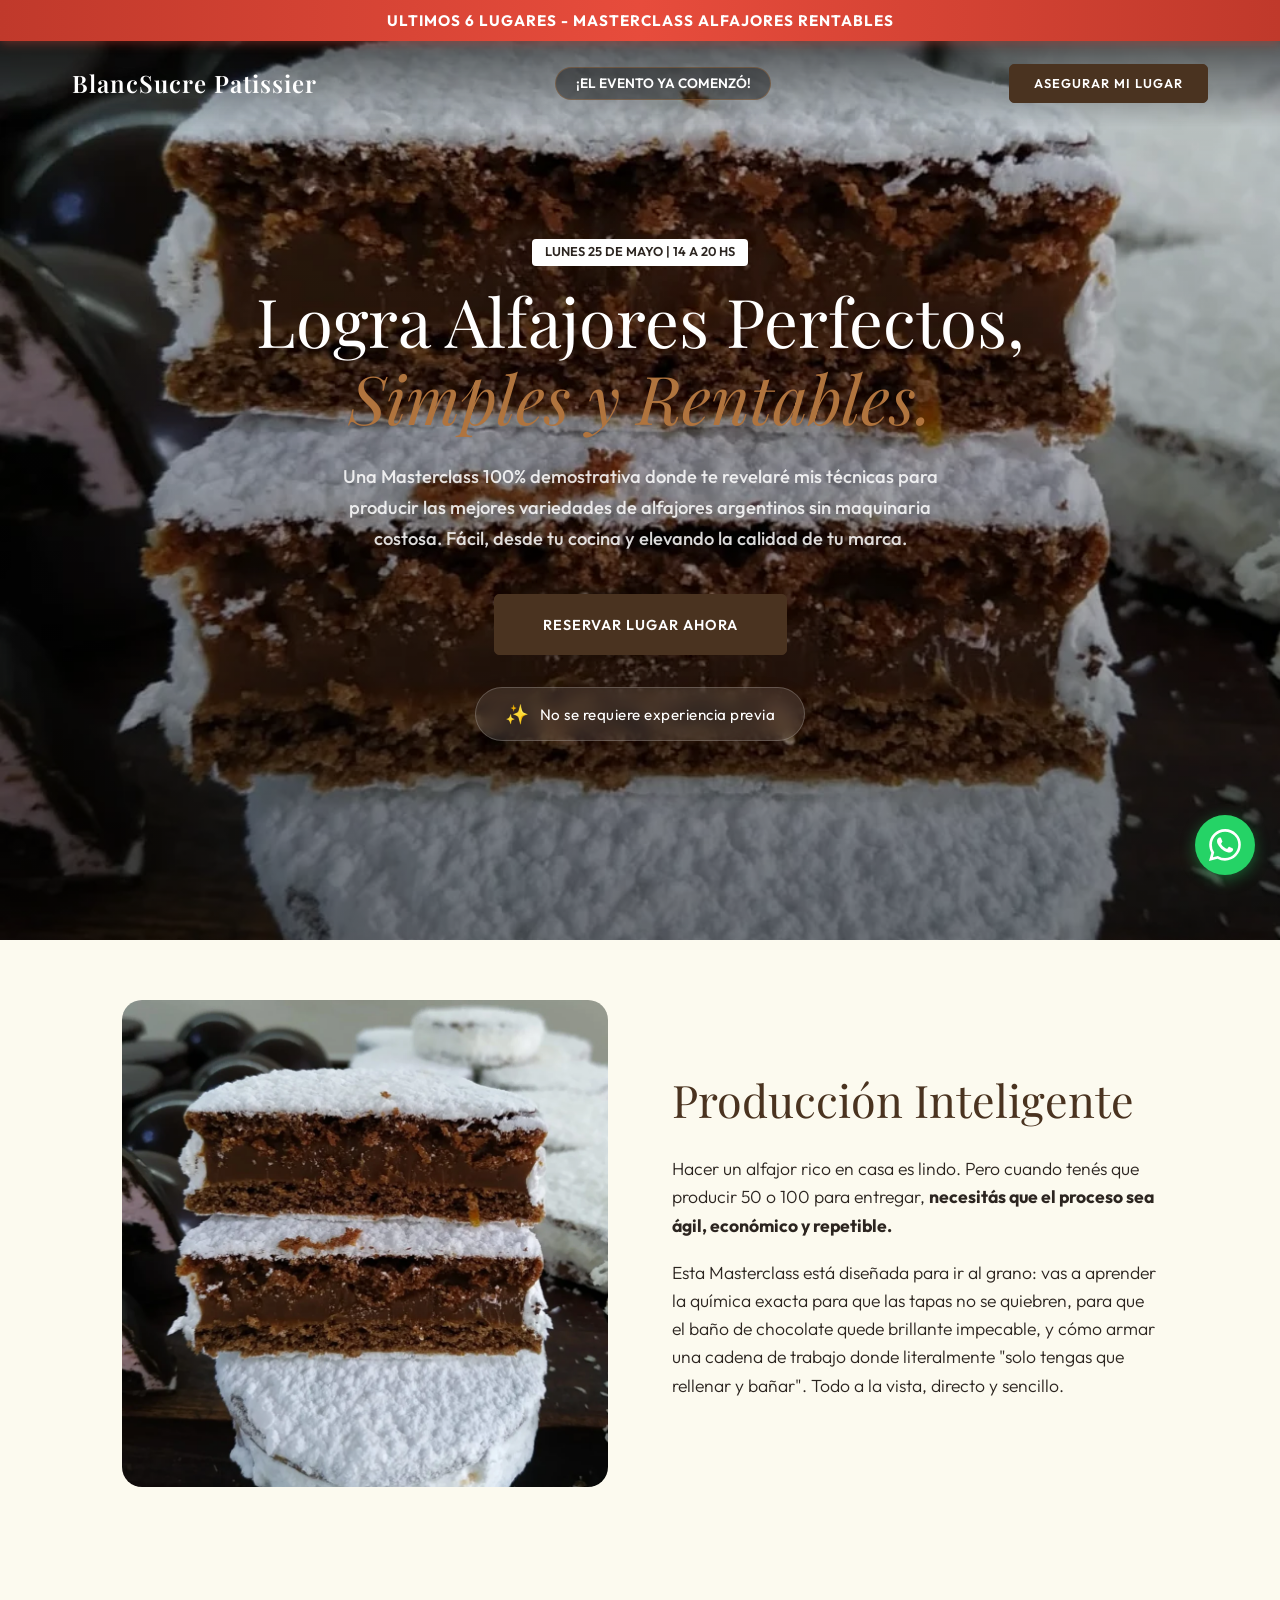
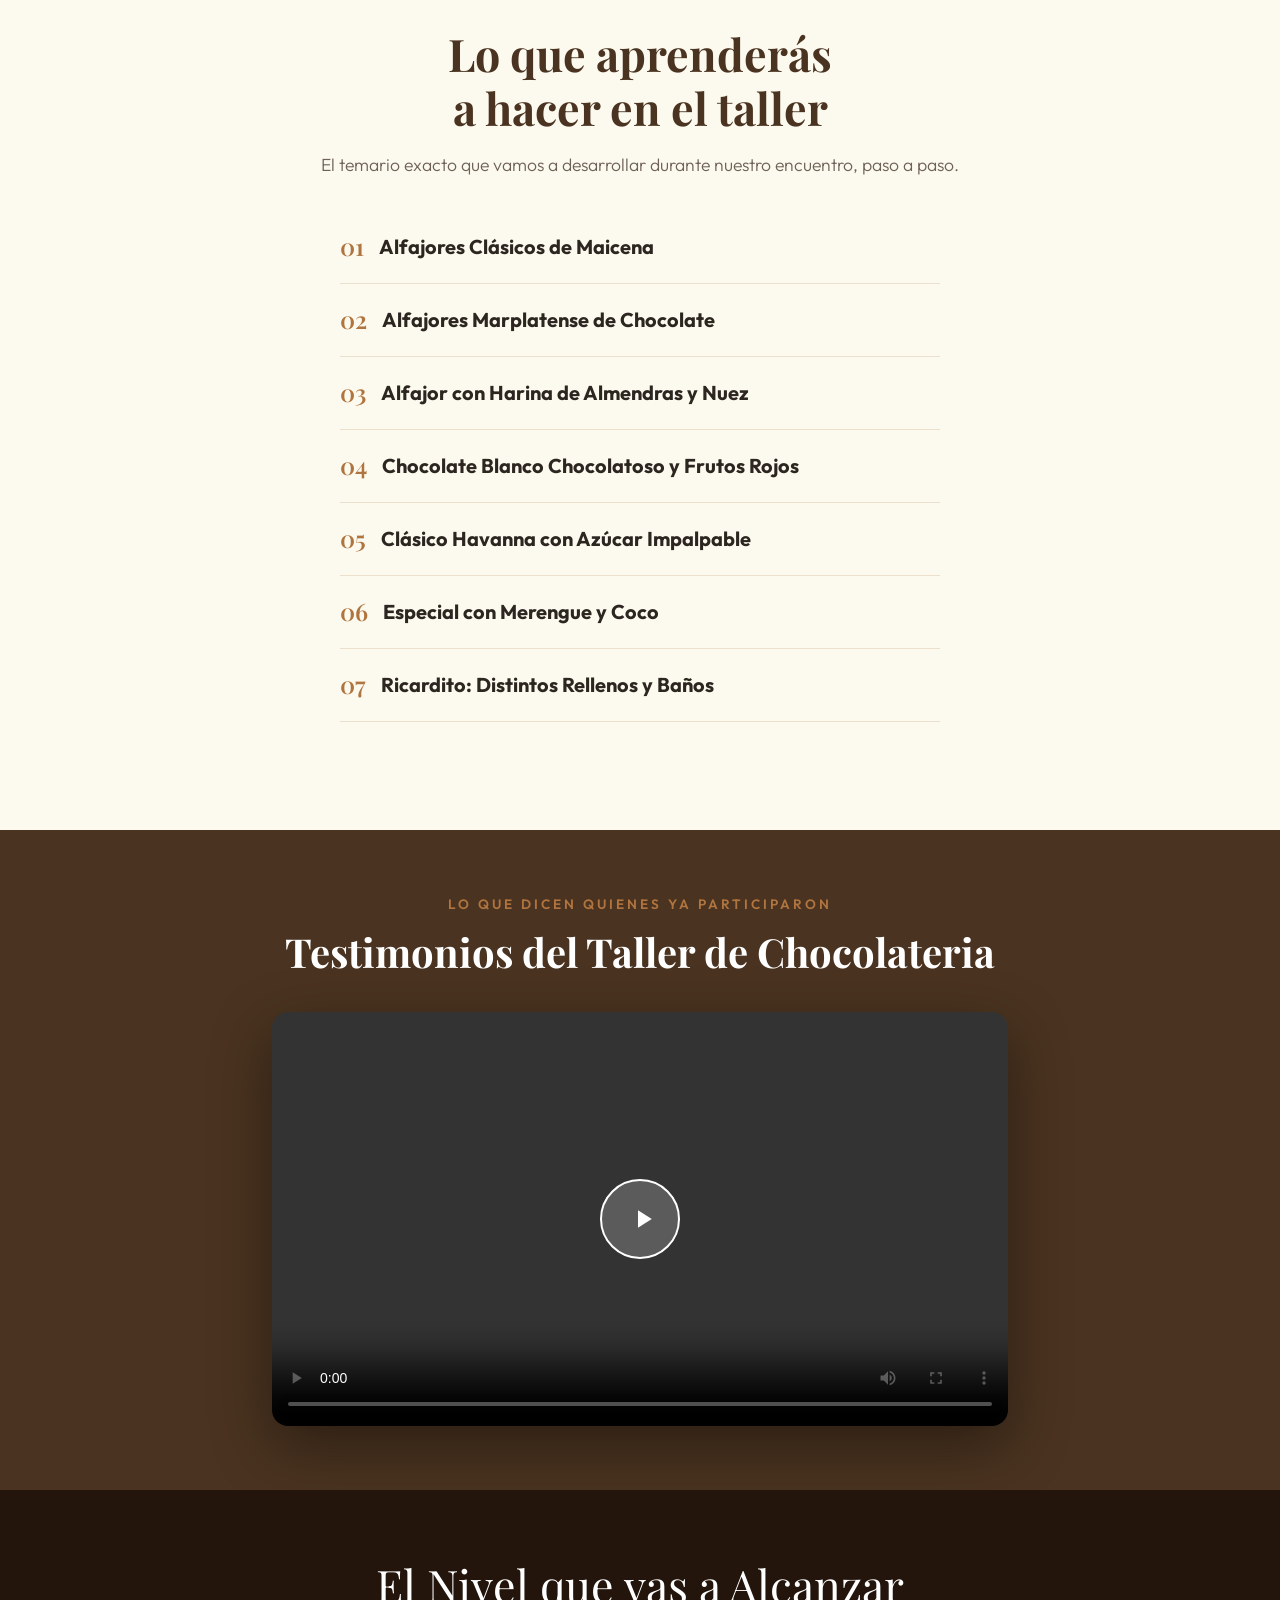
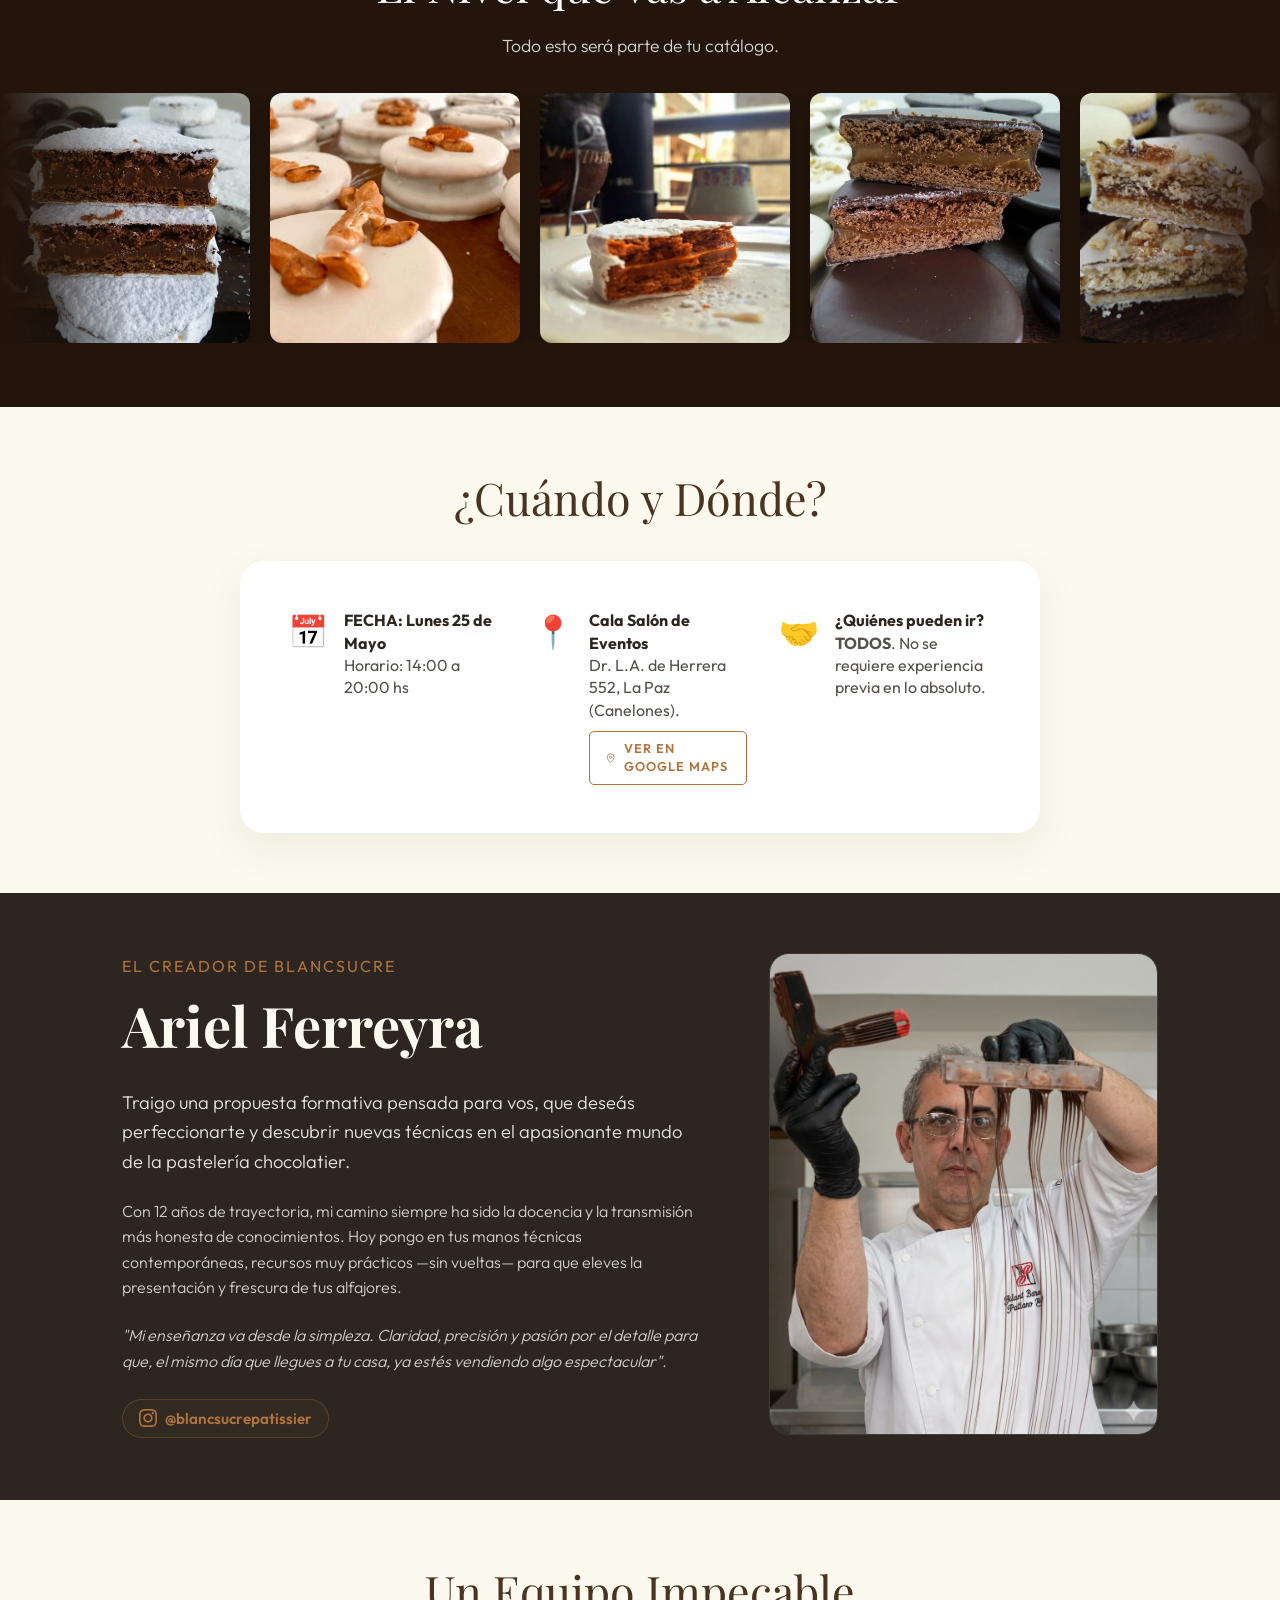
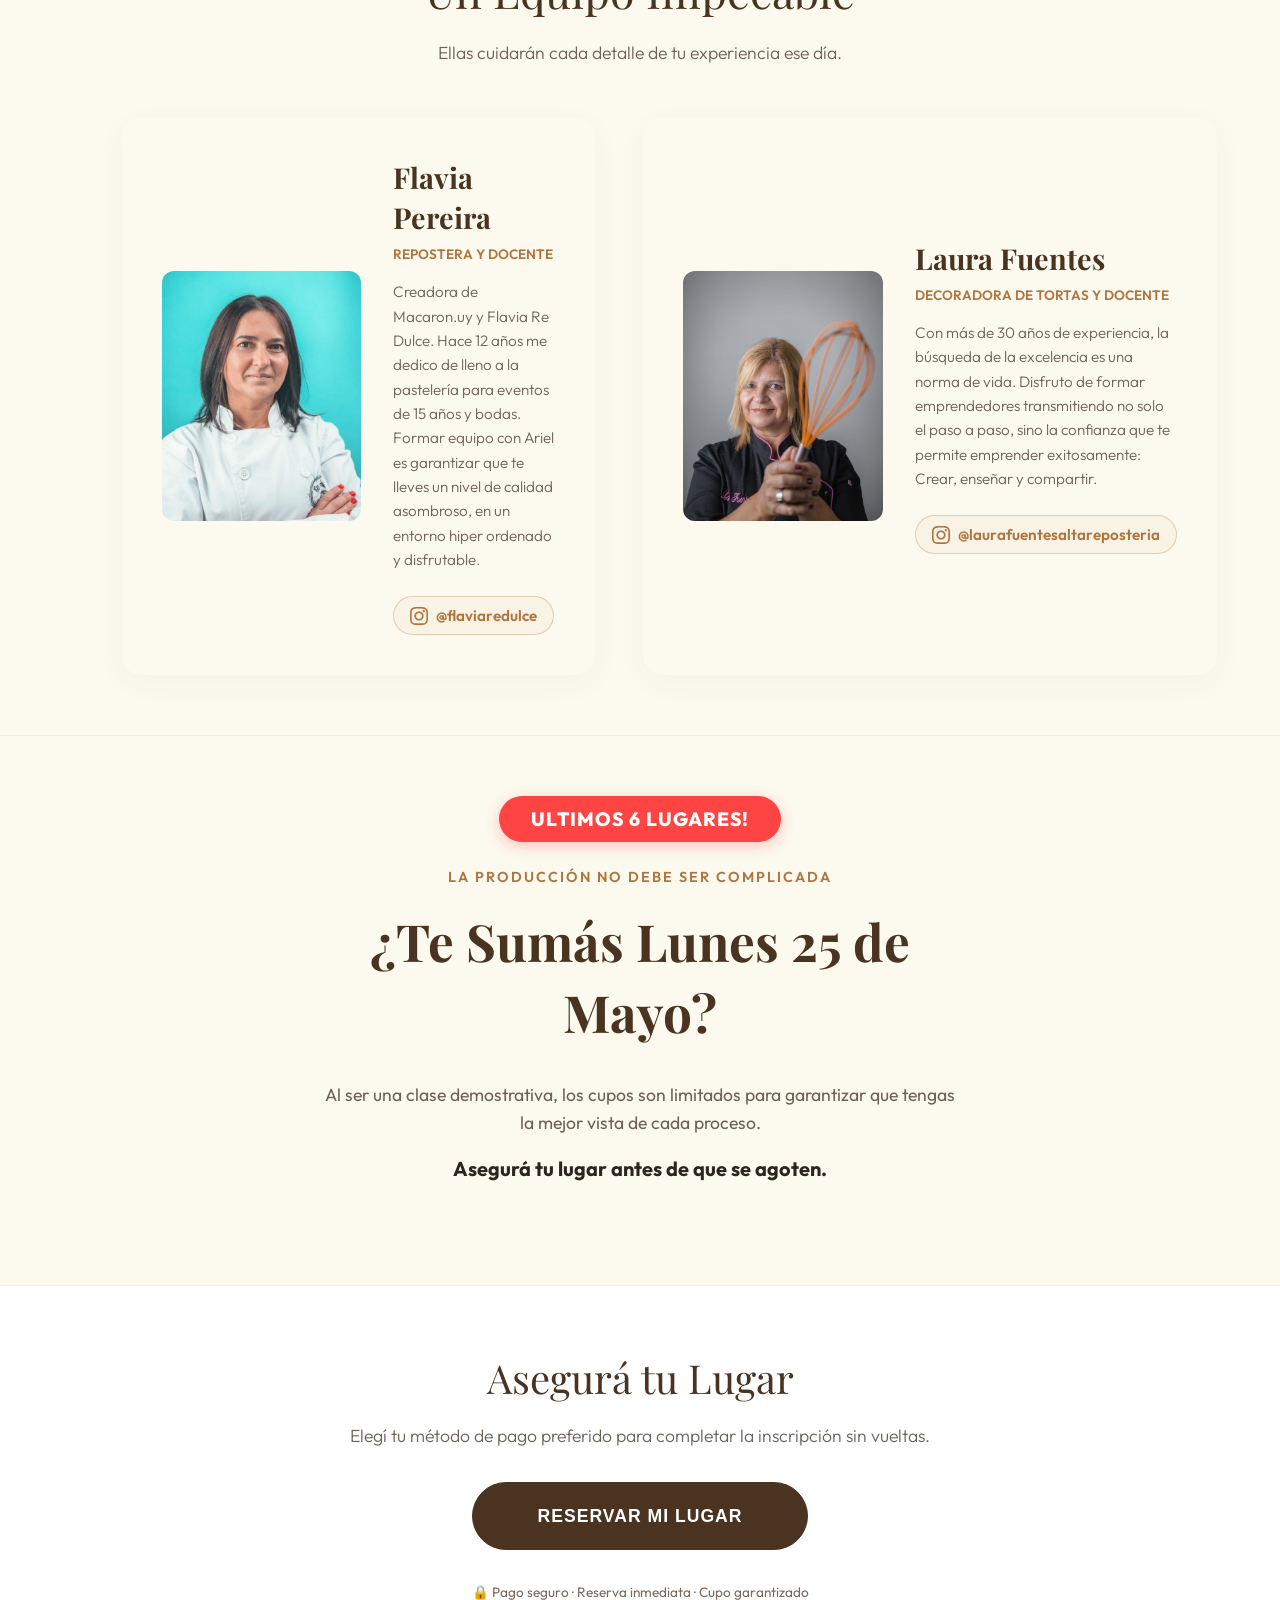
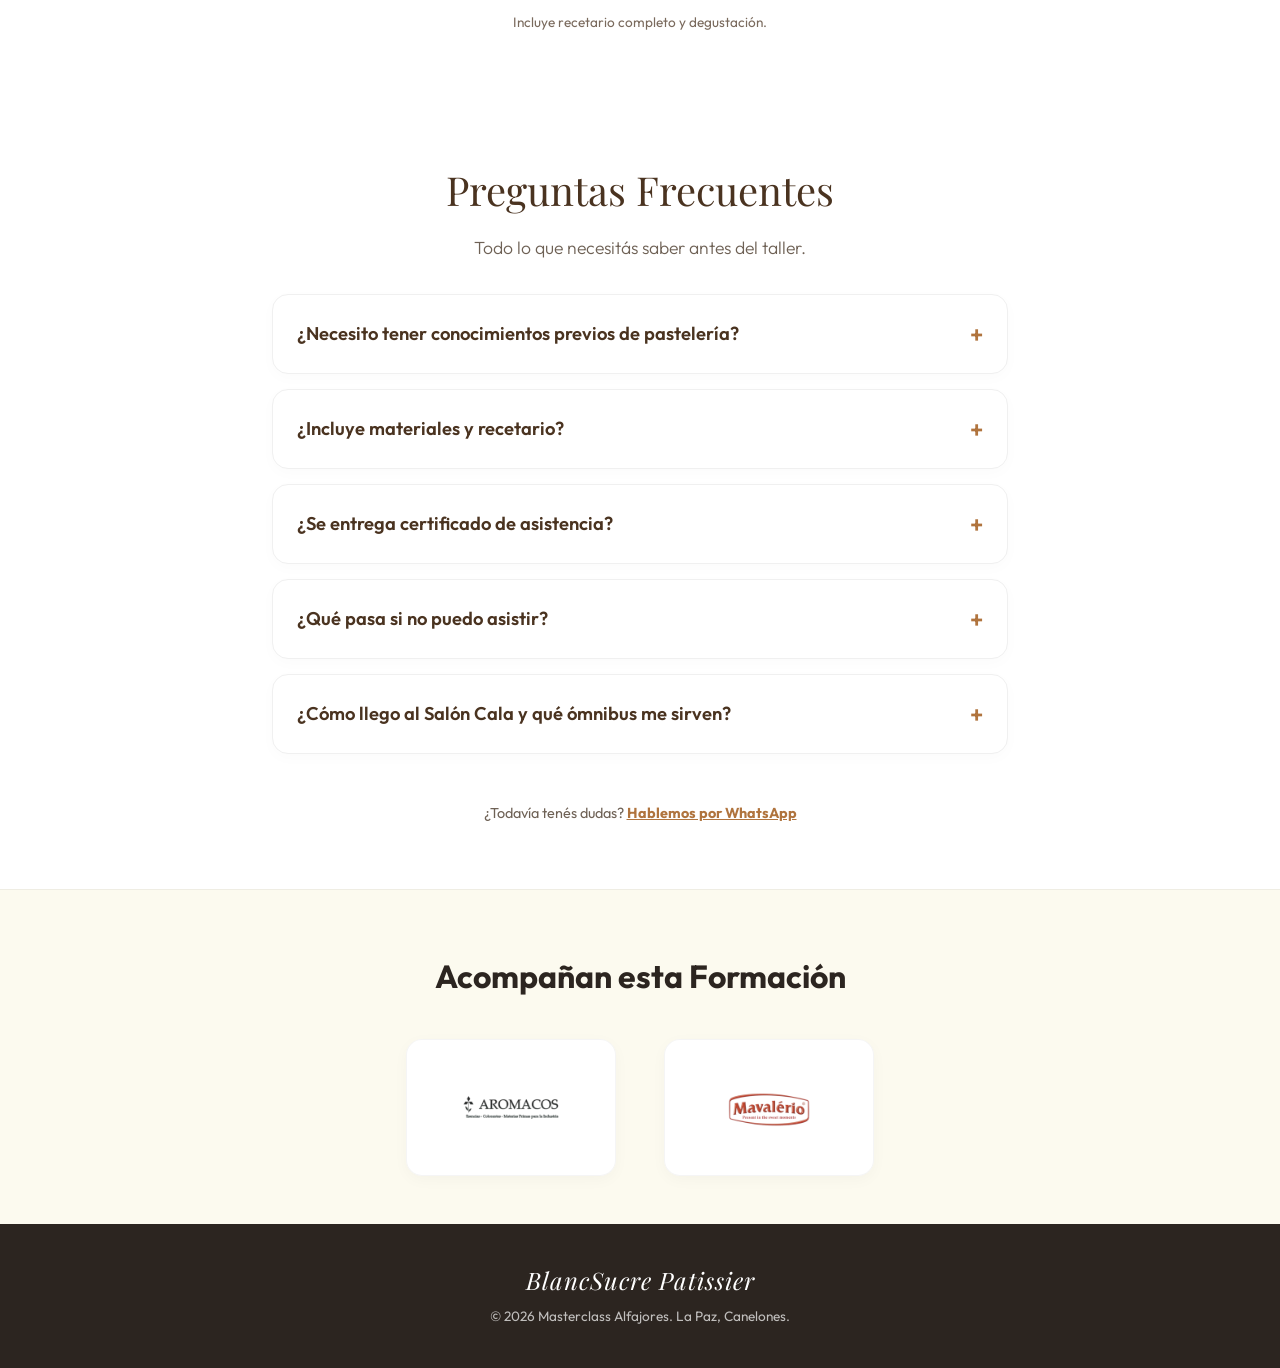
==== commit 1040d934: "feat: UX optimizations, anti-popup logic, video play buttons and scarcity enhancements" ====
--- a/index.html
+++ b/index.html
@@ -154,10 +154,13 @@
         <div class="container" style="max-width: 800px; text-align: center;">
             <p style="text-transform: uppercase; letter-spacing: 3px; color: var(--accent); font-weight: 600; font-size: 0.85rem; margin-bottom: 0.5rem;">Lo que dicen quienes ya participaron</p>
             <h2 style="font-family: 'Playfair Display', serif; font-size: 2.5rem; color: #fff; margin-bottom: 2rem;">Testimonios del Taller de Chocolateria</h2>
-            <div style="position: relative; border-radius: 16px; overflow: hidden; box-shadow: 0 20px 60px rgba(0,0,0,0.4); aspect-ratio: 16/9;">
+            <div class="video-container-wrap" style="position: relative; border-radius: 16px; overflow: hidden; box-shadow: 0 20px 60px rgba(0,0,0,0.4); aspect-ratio: 16/9; cursor: pointer;" onclick="this.querySelector('video').play(); this.querySelector('.video-overlay-play').style.display='none';">
                 <video controls playsinline preload="metadata" poster="" style="width: 100%; height: 100%; object-fit: cover; display: block;">
                     <source src="testimonios-web.mp4" type="video/mp4">
                 </video>
+                <div class="video-overlay-play play-pulse">
+                    <svg viewBox="0 0 24 24"><path d="M8 5v14l11-7z"/></svg>
+                </div>
             </div>
         </div>
     </section>
@@ -321,13 +324,11 @@
     <!-- CTA FINAL CALL -->
     <section style="background: var(--bg-warm); text-align: center; border-top: 1px solid rgba(0,0,0,0.05);">
         <div class="container" style="max-width: 700px;">
-            <p style="text-transform: uppercase; letter-spacing: 2px; color: #ff4444; font-weight: 700; font-size: 1.1rem; margin-bottom: 1rem;">ULTIMOS 6 LUGARES!</p>
+            <div class="scarcity-badge-v2">ULTIMOS 6 LUGARES!</div>
             <p style="text-transform: uppercase; letter-spacing: 2px; color: var(--accent); font-weight: 600; font-size: 0.9rem;">LA PRODUCCIÓN NO DEBE SER COMPLICADA</p>
             <h2 style="font-family: 'Playfair Display', serif; font-size: 3.2rem; color: var(--primary); margin: 1rem 0 2rem 0;">¿Te Sumás Lunes 25 de Mayo?</h2>
             <p style="font-size: 1.1rem; color: var(--text-light); margin-bottom: 1rem; line-height: 1.6;">Al ser una clase demostrativa, los cupos son limitados para garantizar que tengas la mejor vista de cada proceso.</p>
             <p style="font-size: 1.25rem; font-weight: 700; color: var(--text-main); margin-bottom: 2.5rem;">Asegurá tu lugar antes de que se agoten.</p>
-
-            <a href="#inscripcion" class="btn btn-main" style="padding: 1.4rem 4rem; font-size: 1rem;">VER PRECIOS Y ASEGURAR MI LUGAR</a>
         </div>
     </section>
 
@@ -339,7 +340,7 @@
                 <p>Elegí tu método de pago preferido para completar la inscripción sin vueltas.</p>
             </div>
 
-            <button class="btn btn-main btn-open-modal" style="padding: 1.4rem 4rem; font-size: 1.1rem; border-radius: 50px;">
+            <button class="btn btn-main btn-open-modal btn-attention" style="padding: 1.4rem 4rem; font-size: 1.1rem; border-radius: 50px;">
                 RESERVAR MI LUGAR
             </button>
             
@@ -473,7 +474,7 @@
             <p style="color:#d0c4b6; font-size:0.95rem; line-height:1.6; margin-bottom:0.5rem;">Domingo 24 de Mayo | 14 a 20 hs</p>
             <p style="color:#d0c4b6; font-size:0.95rem; line-height:1.6; margin-bottom:1.5rem;">Aprende tecnicas de bomboneria con chocolate sin templar y logra un brillo impecable.</p>
             <div style="font-family:'Playfair Display',serif; font-size:2rem; font-weight:700; color:#cfa15f; margin-bottom:1.5rem;">Desde $2.900</div>
-            <a href="https://landing-chocolateria.vercel.app" id="exitPopupCTA" target="_blank" style="display:inline-block; background:linear-gradient(135deg,#cfa15f,#b46b3e); color:#1b0e0d; padding:1rem 2.5rem; border-radius:12px; font-weight:700; text-decoration:none; font-size:1rem; text-transform:uppercase; letter-spacing:1px; transition:transform 0.2s;">VER SEMINARIO DE CHOCOLATERIA</a>
+            <a href="https://landing-chocolateria.vercel.app?from_modal=true" id="exitPopupCTA" target="_blank" style="display:inline-block; background:linear-gradient(135deg,#cfa15f,#b46b3e); color:#1b0e0d; padding:1rem 2.5rem; border-radius:12px; font-weight:700; text-decoration:none; font-size:1rem; text-transform:uppercase; letter-spacing:1px; transition:transform 0.2s;">VER SEMINARIO DE CHOCOLATERIA</a>
         </div>
     </div>
 
@@ -507,10 +508,16 @@
             const overlay = document.getElementById('exitPopupOverlay');
             const closeBtn = document.getElementById('exitPopupClose');
 
-            document.documentElement.addEventListener('mouseleave', function(e) {
-                if (e.clientY <= 0 && !exitShown) {
+            document.documentElement.addEventListener('mouseleave', function showPopup(e) {
+                // Prevenir si ya lo vio en esta sesión o si viene de la otra landing vía modal
+                const urlParams = new URLSearchParams(window.location.search);
+                const fromModal = urlParams.get('from_modal');
+                const alreadySeen = localStorage.getItem('saw_alfajores_exit_modal');
+
+                if (e.clientY <= 0 && !exitShown && !alreadySeen && !fromModal) {
                     exitShown = true;
                     overlay.style.display = 'flex';
+                    localStorage.setItem('saw_alfajores_exit_modal', 'true');
                 }
             });
 
@@ -610,6 +617,12 @@
         </div>
     </div>
 
+    <a href="https://wa.me/59891234567" class="floating-whatsapp" target="_blank" title="Contactanos por WhatsApp">
+        <svg viewBox="0 0 24 24" fill="currentColor">
+            <path d="M17.472 14.382c-.297-.149-1.758-.867-2.03-.967-.273-.099-.471-.148-.67.15-.197.297-.767.966-.94 1.164-.173.199-.347.223-.644.075-.297-.15-1.255-.463-2.39-1.475-.883-.788-1.48-1.761-1.653-2.059-.173-.297-.018-.458.13-.606.134-.133.298-.347.446-.52.149-.174.198-.298.298-.497.099-.198.05-.371-.025-.52-.075-.149-.669-1.612-.916-2.207-.242-.579-.487-.5-.669-.51-.173-.008-.371-.01-.57-.01-.198 0-.52.074-.792.372-.272.297-1.04 1.016-1.04 2.479 0 1.462 1.065 2.875 1.213 3.074.149.198 2.096 3.2 5.077 4.487.709.306 1.262.489 1.694.625.712.227 1.36.195 1.871.118.571-.085 1.758-.719 2.006-1.413.248-.694.248-1.289.173-1.413-.074-.124-.272-.198-.57-.347m-5.421 7.403h-.004a9.87 9.87 0 01-5.031-1.378l-.361-.214-3.741.982.998-3.648-.235-.374a9.86 9.86 0 01-1.51-5.26c.001-5.45 4.436-9.884 9.888-9.884 2.64 0 5.122 1.03 6.988 2.898a9.825 9.825 0 012.893 6.994c-.003 5.45-4.437 9.884-9.885 9.884m8.413-18.297A11.815 11.815 0 0012.05 0C5.495 0 .16 5.335.157 11.892c0 2.096.547 4.142 1.588 5.945L0 24l6.335-1.662c1.72.937 3.659 1.432 5.628 1.433h.005c6.554 0 11.89-5.335 11.893-11.893a11.821 11.821 0 00-3.48-8.413z"/>
+        </svg>
+    </a>
+
     <script src="script.js"></script>
 </body>
 </html>
--- a/style.css
+++ b/style.css
@@ -798,13 +798,108 @@
     
     .sponsor-card {
         width: 100%;
-        max-width: 280px;
-        padding: 2rem;
-    }
-    
-    .sponsor-card img {
-        max-width: 180px;
-    }
+        max-width: 220px;
+        padding: 0.8rem;
+    }
+}
+
+/* --- WhatsApp Button --- */
+.floating-whatsapp {
+    position: fixed;
+    bottom: 25px;
+    right: 25px;
+    width: 60px;
+    height: 60px;
+    background-color: #25d366;
+    color: white !important;
+    border-radius: 50%;
+    display: flex;
+    align-items: center;
+    justify-content: center;
+    box-shadow: 0 4px 15px rgba(37, 211, 102, 0.4);
+    z-index: 9999;
+    transition: transform 0.3s cubic-bezier(0.175, 0.885, 0.32, 1.275), box-shadow 0.3s;
+    text-decoration: none;
+}
+.floating-whatsapp:hover {
+    transform: scale(1.1) rotate(5deg);
+    box-shadow: 0 8px 25px rgba(37, 211, 102, 0.6);
+}
+.floating-whatsapp svg {
+    width: 32px;
+    height: 32px;
+}
+
+/* --- Video Play Button --- */
+.video-overlay-play {
+    position: absolute;
+    top: 50%;
+    left: 50%;
+    transform: translate(-50%, -50%);
+    width: 80px;
+    height: 80px;
+    background: rgba(255, 255, 255, 0.2);
+    backdrop-filter: blur(8px);
+    -webkit-backdrop-filter: blur(8px);
+    border: 2px solid white;
+    border-radius: 50%;
+    display: flex;
+    align-items: center;
+    justify-content: center;
+    cursor: pointer;
+    z-index: 5;
+    transition: all 0.3s ease;
+}
+.video-container-wrap:hover .video-overlay-play {
+    background: rgba(255, 255, 255, 0.4);
+    transform: translate(-50%, -50%) scale(1.1);
+}
+.video-overlay-play svg {
+    width: 30px;
+    height: 30px;
+    fill: white;
+    margin-left: 5px;
+}
+.play-pulse {
+    animation: playPulse 2s infinite;
+}
+@keyframes playPulse {
+    0% { box-shadow: 0 0 0 0 rgba(255, 255, 255, 0.7); }
+    70% { box-shadow: 0 0 0 20px rgba(255, 255, 255, 0); }
+    100% { box-shadow: 0 0 0 0 rgba(255, 255, 255, 0); }
+}
+
+/* --- Attention Animations --- */
+.btn-attention {
+    animation: attentionShake 4s infinite;
+}
+@keyframes attentionShake {
+    0%, 90%, 100% { transform: rotate(0); }
+    92% { transform: rotate(2deg); }
+    94% { transform: rotate(-2deg); }
+    96% { transform: rotate(2deg); }
+    98% { transform: rotate(-2deg); }
+}
+
+/* --- Scarcity Badge --- */
+.scarcity-badge-v2 {
+    display: inline-block;
+    background: #ff4444;
+    color: white;
+    padding: 0.6rem 2rem;
+    border-radius: 50px;
+    font-weight: 800;
+    font-size: 1.2rem;
+    letter-spacing: 1px;
+    box-shadow: 0 4px 15px rgba(255, 68, 68, 0.3);
+    margin-bottom: 1.5rem;
+    animation: hotPulse 1.5s infinite;
+    text-transform: uppercase;
+}
+@keyframes hotPulse {
+    0% { transform: scale(1); }
+    50% { transform: scale(1.05); background: #e60000; }
+    100% { transform: scale(1); }
 }
 
 /* ══════════════════════════════════════════
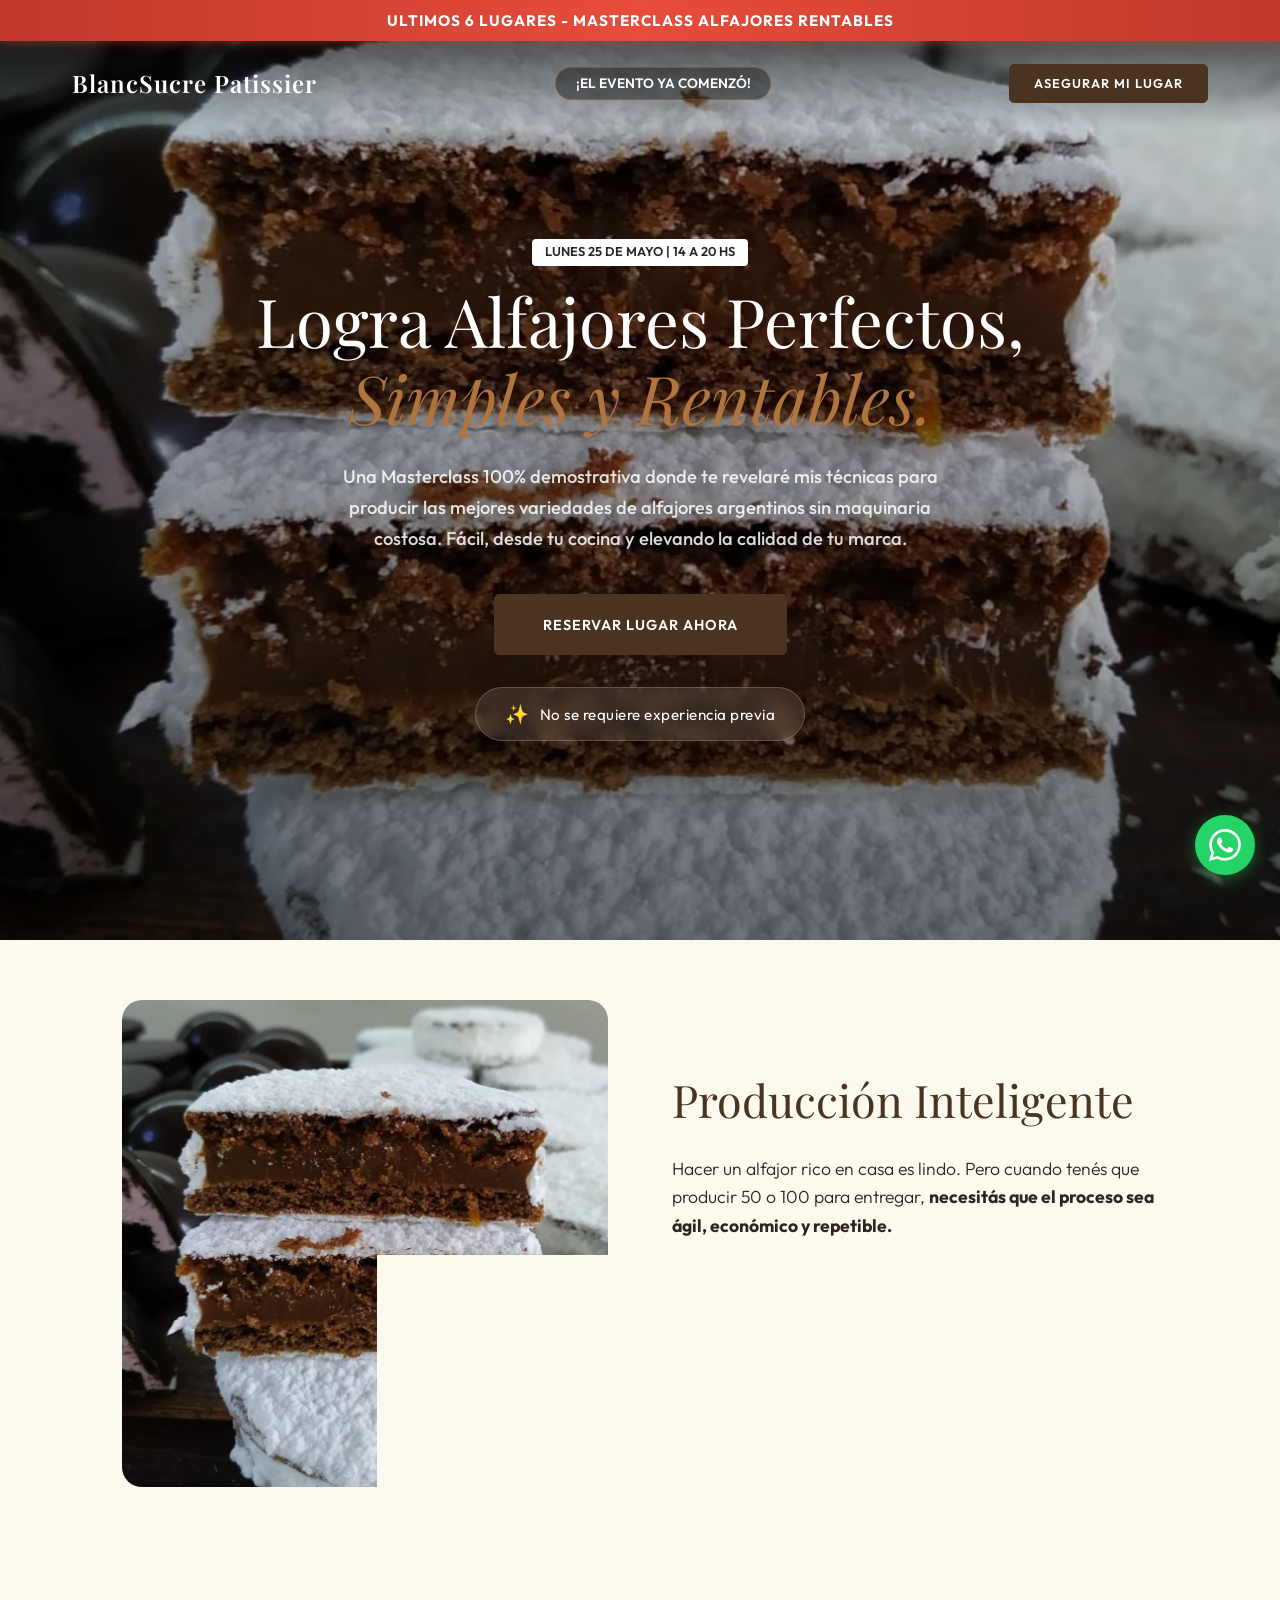
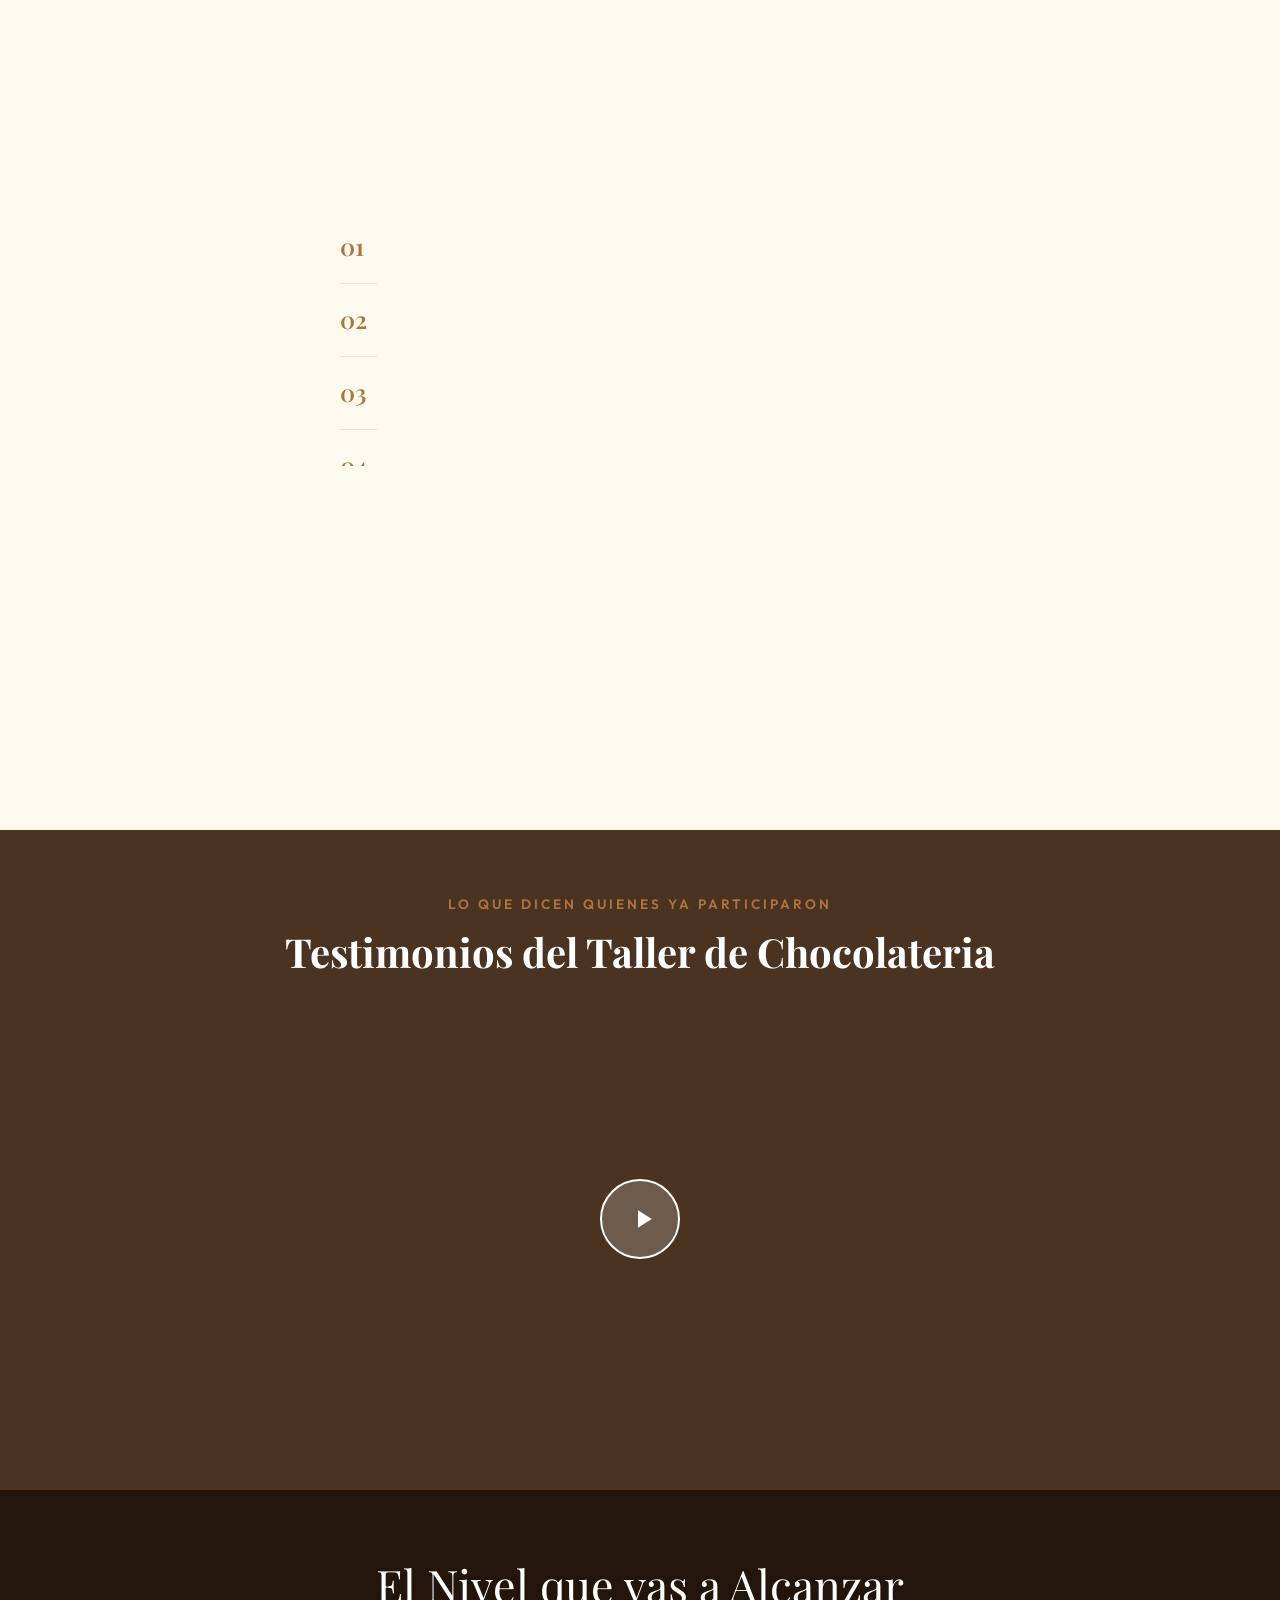
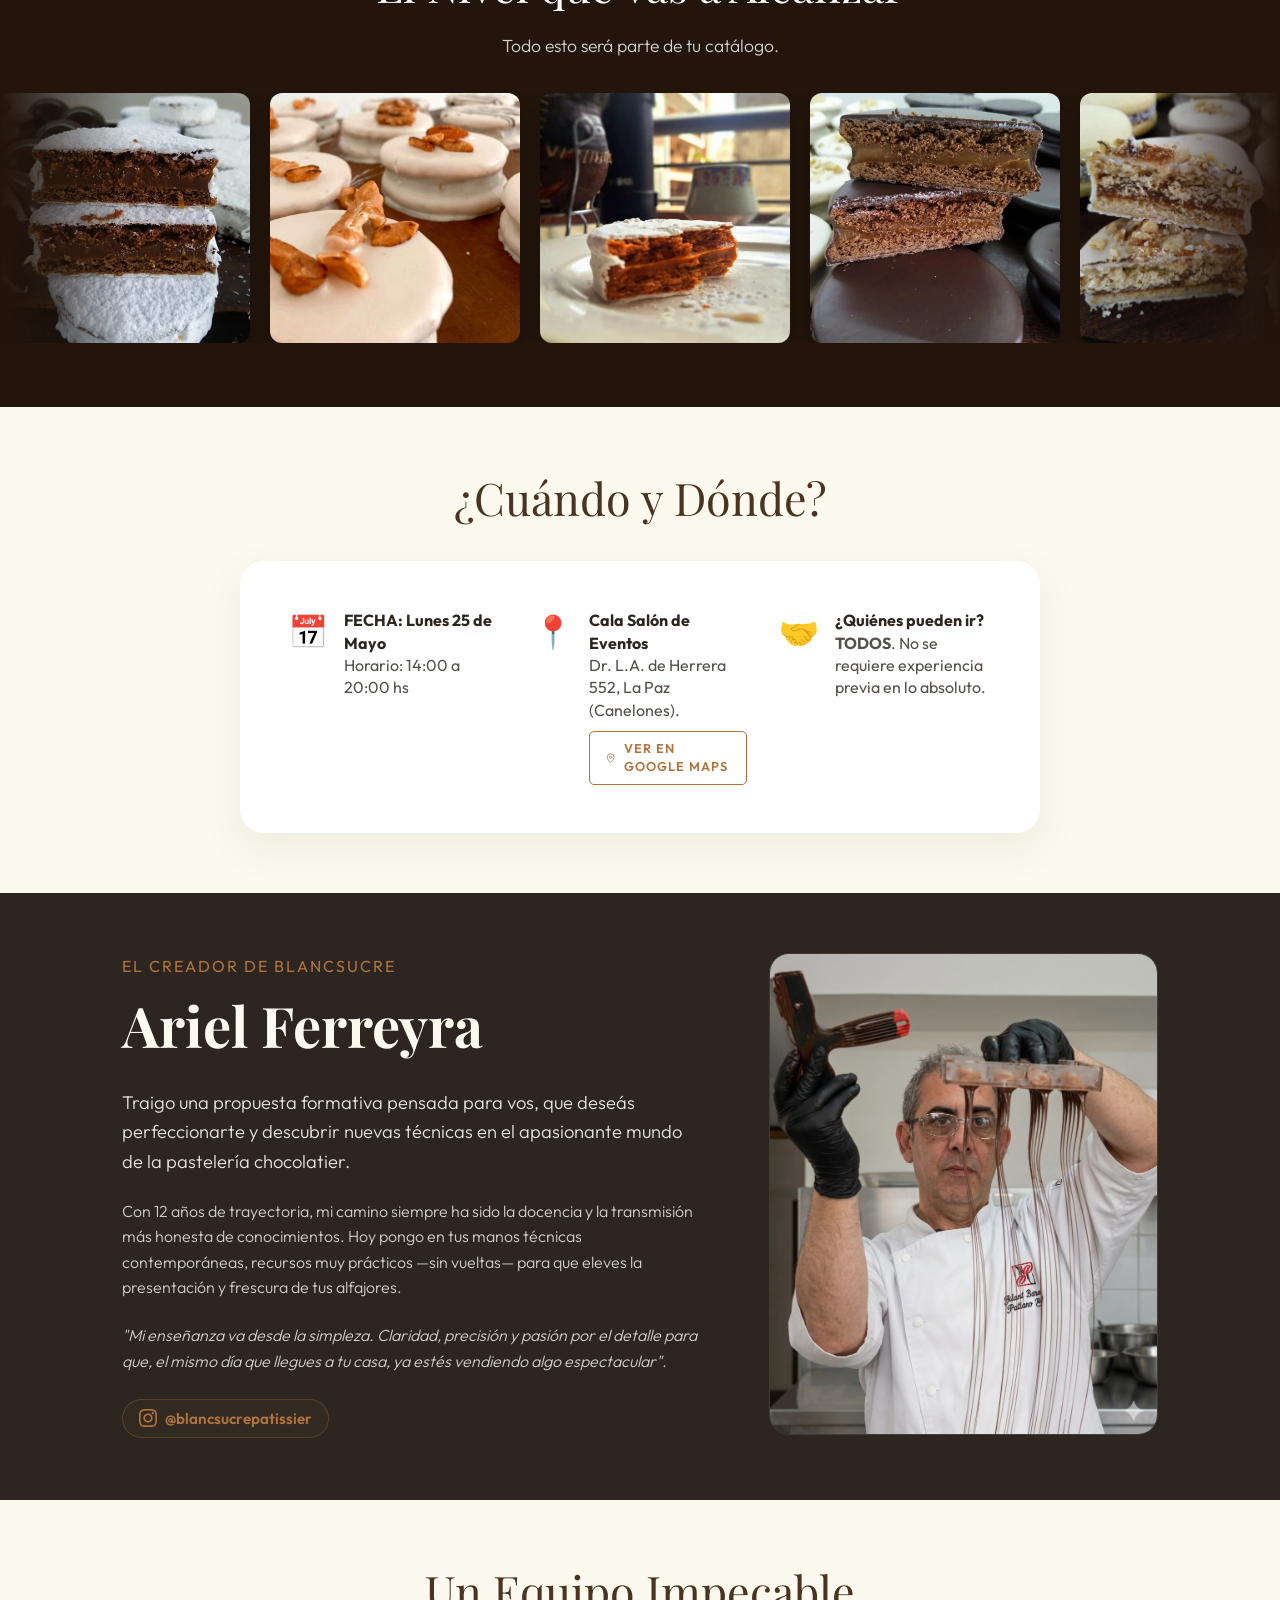
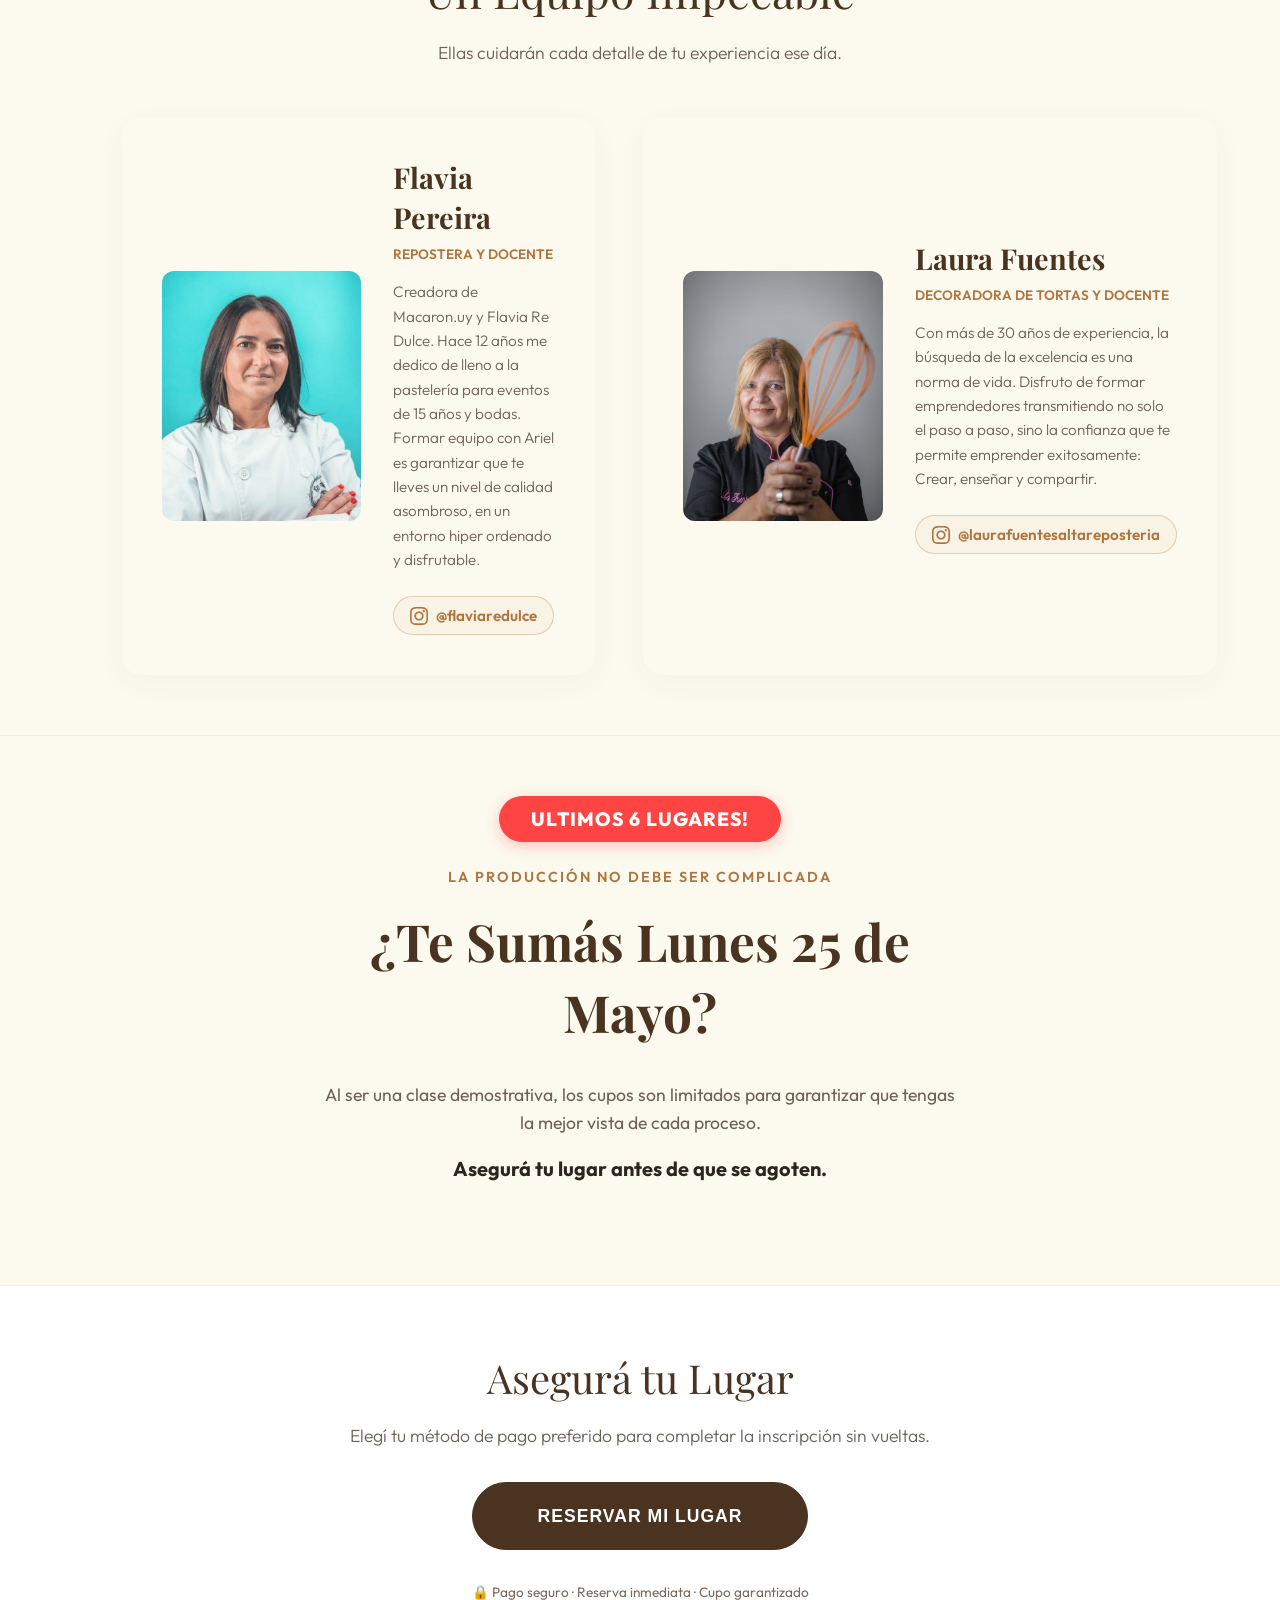
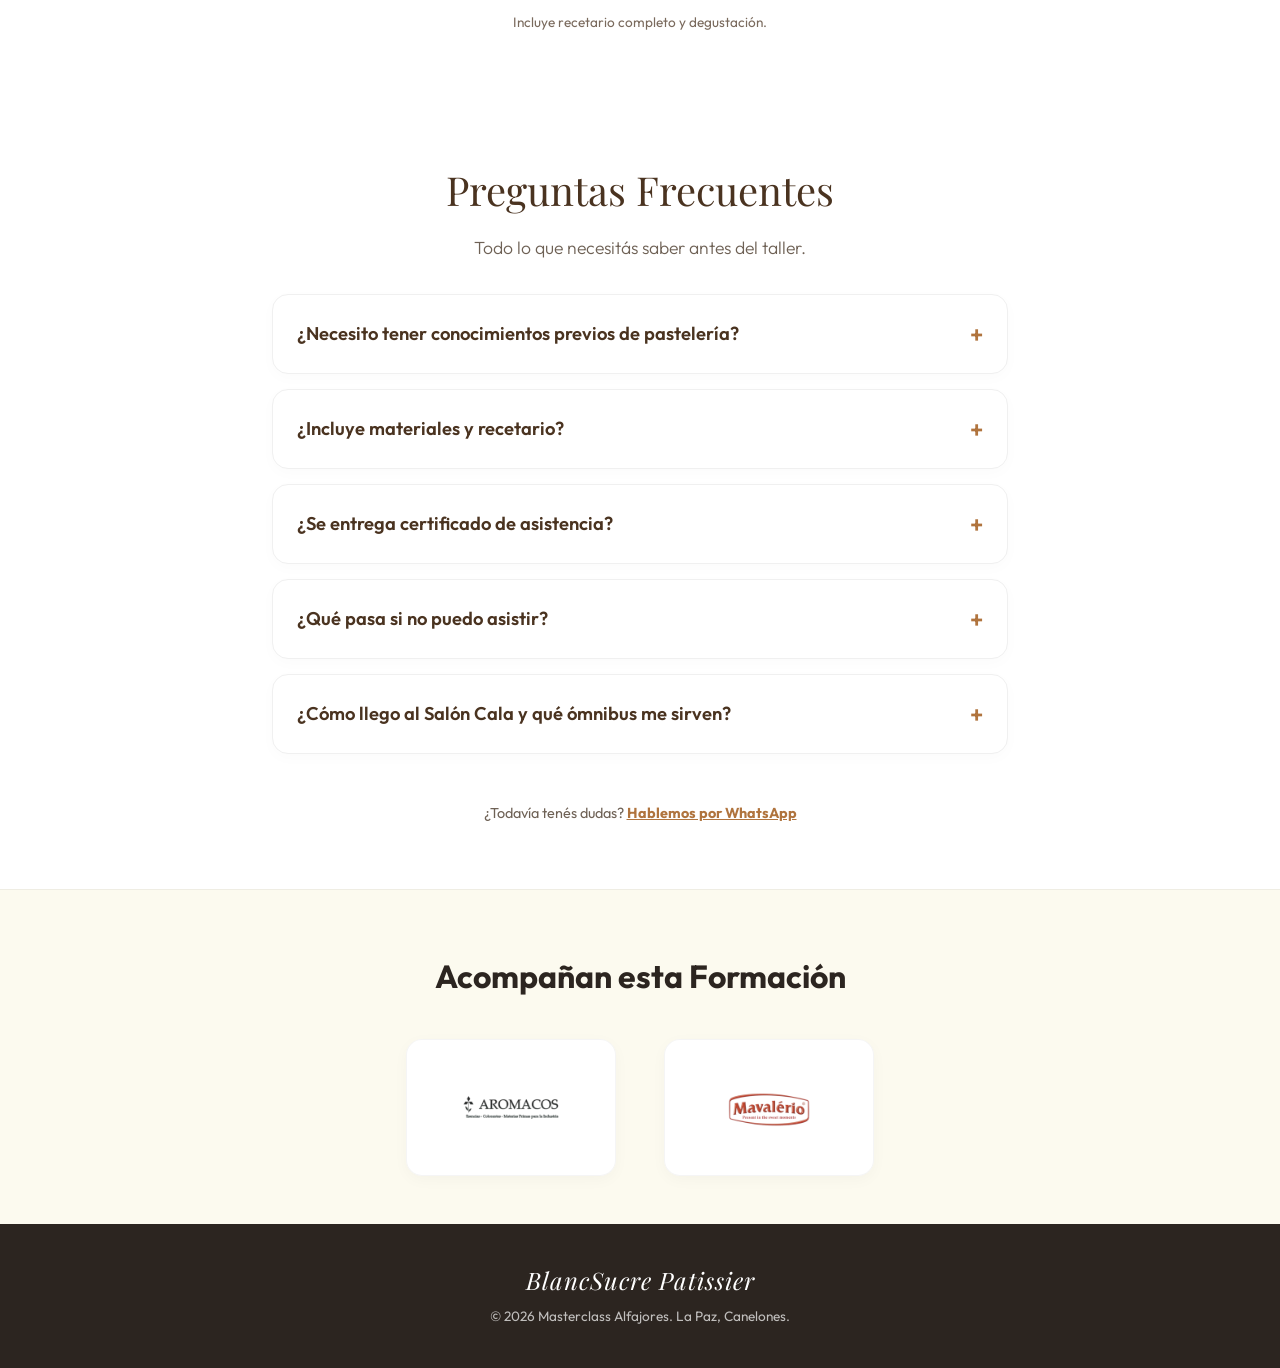
==== commit 20f38209: "fix: modal z-index overlap and cross-sell logic (5s delay after close)" ====
--- a/index.html
+++ b/index.html
@@ -502,36 +502,47 @@
     <div class="urgency-top-banner">ULTIMOS 6 LUGARES - Masterclass Alfajores Rentables</div>
 
     <script>
-        // Exit-intent popup
         (function() {
+            const exitPopup = document.getElementById('exitPopupOverlay');
+            const exitClose = document.getElementById('exitPopupClose');
             let exitShown = false;
-            const overlay = document.getElementById('exitPopupOverlay');
-            const closeBtn = document.getElementById('exitPopupClose');
-
-            document.documentElement.addEventListener('mouseleave', function showPopup(e) {
-                // Prevenir si ya lo vio en esta sesión o si viene de la otra landing vía modal
+            let canShowByMouse = false;
+
+            // Timer for mouseleave fallback (30s)
+            setTimeout(() => {
+                canShowByMouse = true;
+            }, 30000);
+
+            // Function to trigger cross-sell with delay
+            window.triggerExitPopupWithDelay = function(delayMs) {
+                const alreadySeen = localStorage.getItem('saw_alfajores_exit_modal');
+                if (exitShown || alreadySeen) return;
+
+                setTimeout(() => {
+                    const fromModal = new URLSearchParams(window.location.search).get('from_modal');
+                    if (!exitShown && !fromModal) {
+                        exitShown = true;
+                        exitPopup.style.display = 'flex';
+                        localStorage.setItem('saw_alfajores_exit_modal', 'true');
+                    }
+                }, delayMs);
+            };
+
+            document.documentElement.addEventListener('mouseleave', function(e) {
                 const urlParams = new URLSearchParams(window.location.search);
                 const fromModal = urlParams.get('from_modal');
                 const alreadySeen = localStorage.getItem('saw_alfajores_exit_modal');
 
-                if (e.clientY <= 0 && !exitShown && !alreadySeen && !fromModal) {
+                if (e.clientY <= 0 && !exitShown && !alreadySeen && !fromModal && canShowByMouse) {
                     exitShown = true;
-                    overlay.style.display = 'flex';
+                    exitPopup.style.display = 'flex';
                     localStorage.setItem('saw_alfajores_exit_modal', 'true');
                 }
             });
 
-            if (closeBtn) closeBtn.addEventListener('click', function() {
-                overlay.style.display = 'none';
-            });
-
-            overlay.addEventListener('click', function(e) {
-                if (e.target === overlay) overlay.style.display = 'none';
-            });
-
-            document.addEventListener('keydown', function(e) {
-                if (e.key === 'Escape') overlay.style.display = 'none';
-            });
+            if (exitClose) exitClose.addEventListener('click', () => exitPopup.style.display = 'none');
+            exitPopup.addEventListener('click', (e) => { if (e.target === exitPopup) exitPopup.style.display = 'none'; });
+            document.addEventListener('keydown', (e) => { if (e.key === 'Escape') exitPopup.style.display = 'none'; });
         })();
     </script>
 
--- a/style.css
+++ b/style.css
@@ -905,7 +905,7 @@
 /* ══════════════════════════════════════════
    MODAL DE PAGO
 ══════════════════════════════════════════ */
-.modal-overlay { position:fixed; inset:0; background:rgba(0,0,0,.75); backdrop-filter:blur(4px); -webkit-backdrop-filter:blur(4px); z-index:1000; display:flex; align-items:flex-start; justify-content:center; padding:2rem 1rem; overflow-y:auto; opacity:0; visibility:hidden; transition:opacity .3s ease,visibility .3s ease; }
+.modal-overlay { position:fixed; inset:0; background:rgba(0,0,0,.75); backdrop-filter:blur(4px); -webkit-backdrop-filter:blur(4px); z-index:10000; display:flex; align-items:flex-start; justify-content:center; padding:2rem 1rem; overflow-y:auto; opacity:0; visibility:hidden; transition:opacity .3s ease,visibility .3s ease; }
 .modal-overlay.open { opacity:1; visibility:visible; }
 .modal-box { background:var(--bg-warm); border:1px solid rgba(176,116,62,.25); border-radius:20px; width:100%; max-width:520px; position:relative; overflow:hidden; transform:translateY(20px); transition:transform .3s cubic-bezier(.16,1,.3,1); }
 .modal-overlay.open .modal-box { transform:translateY(0); }
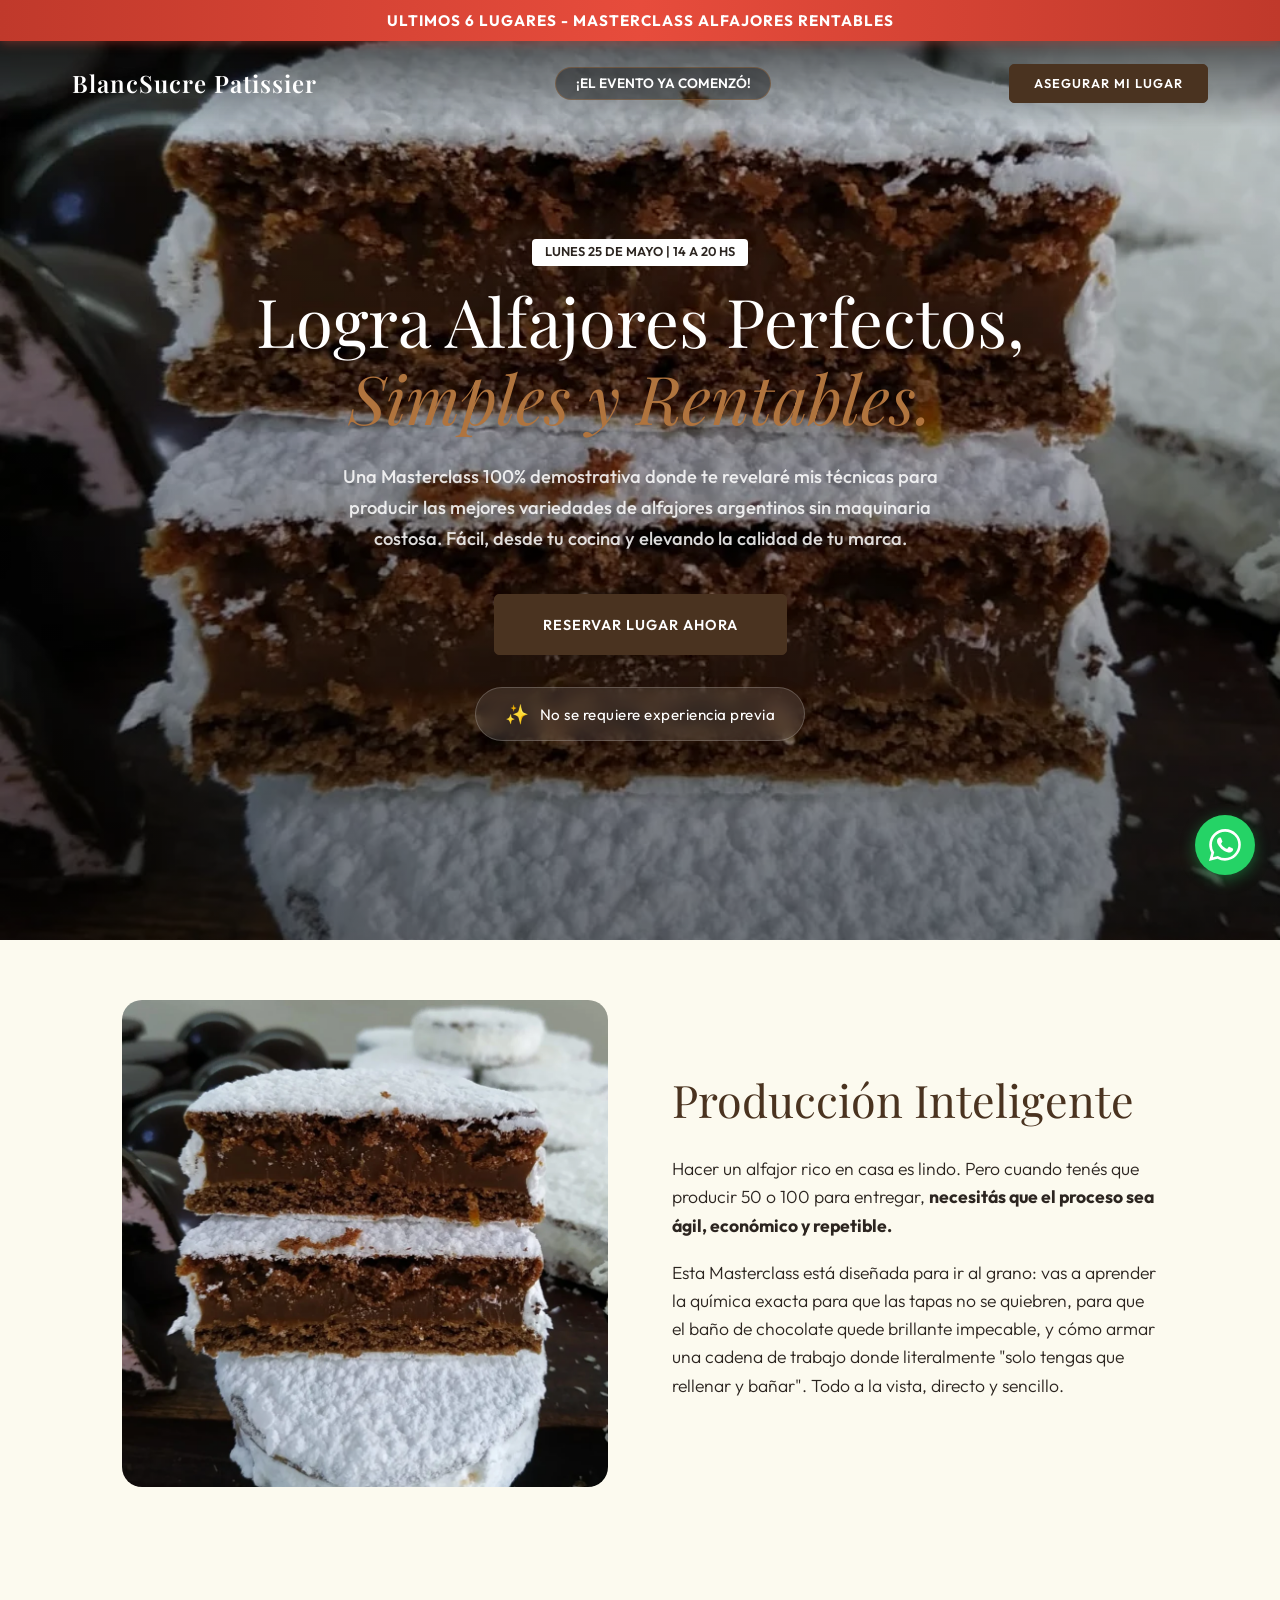
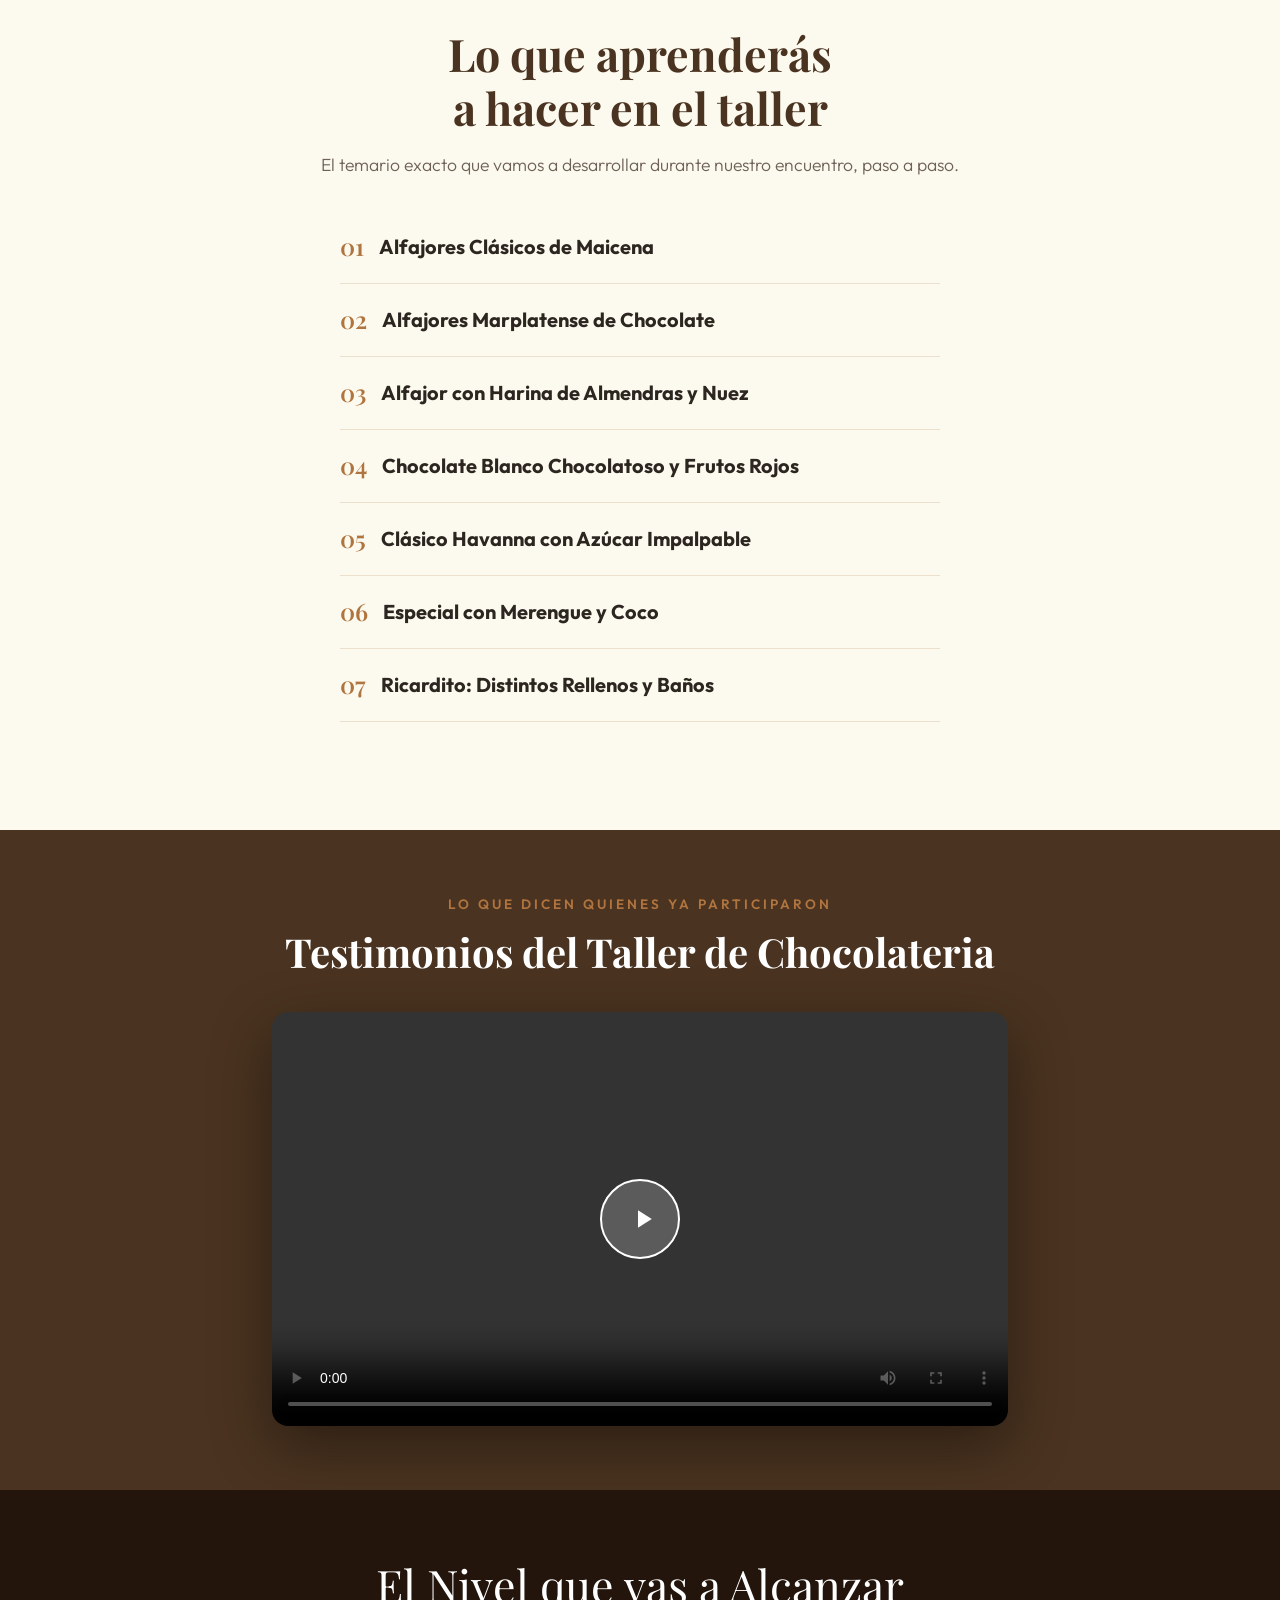
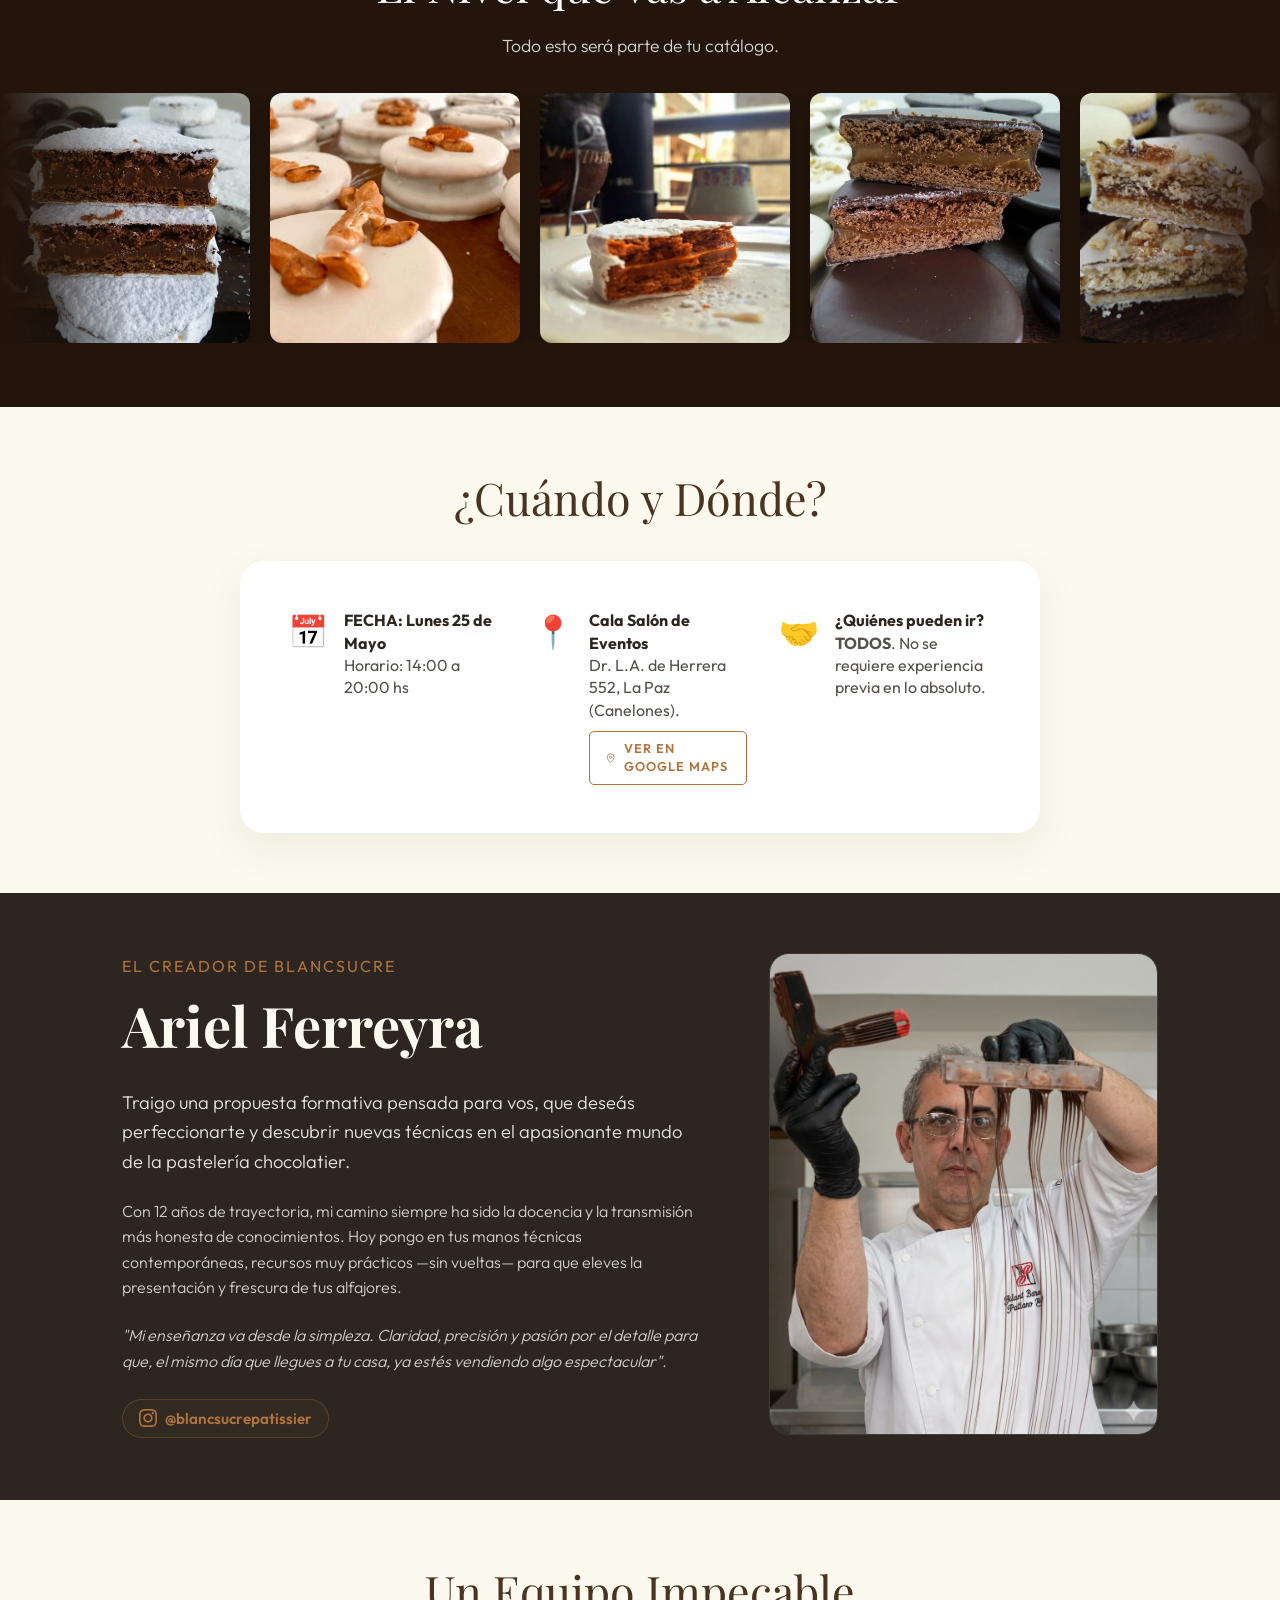
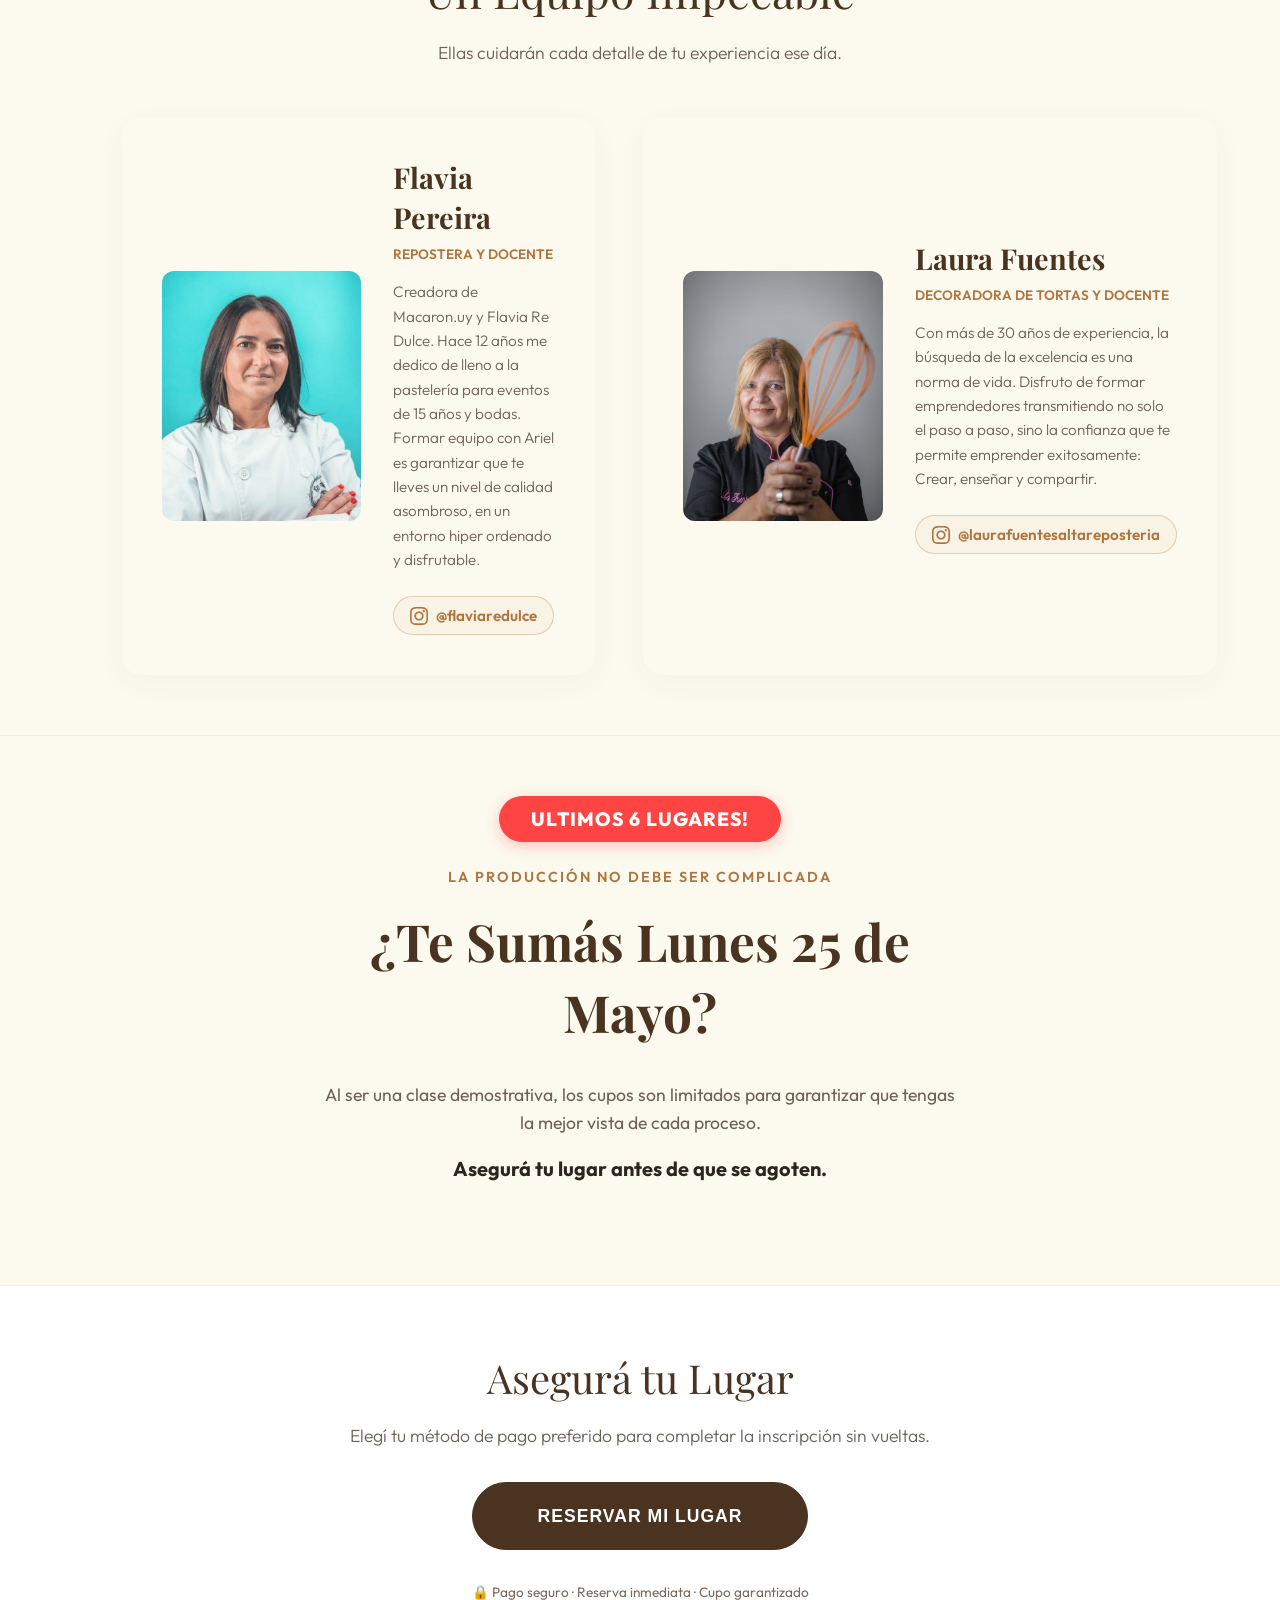
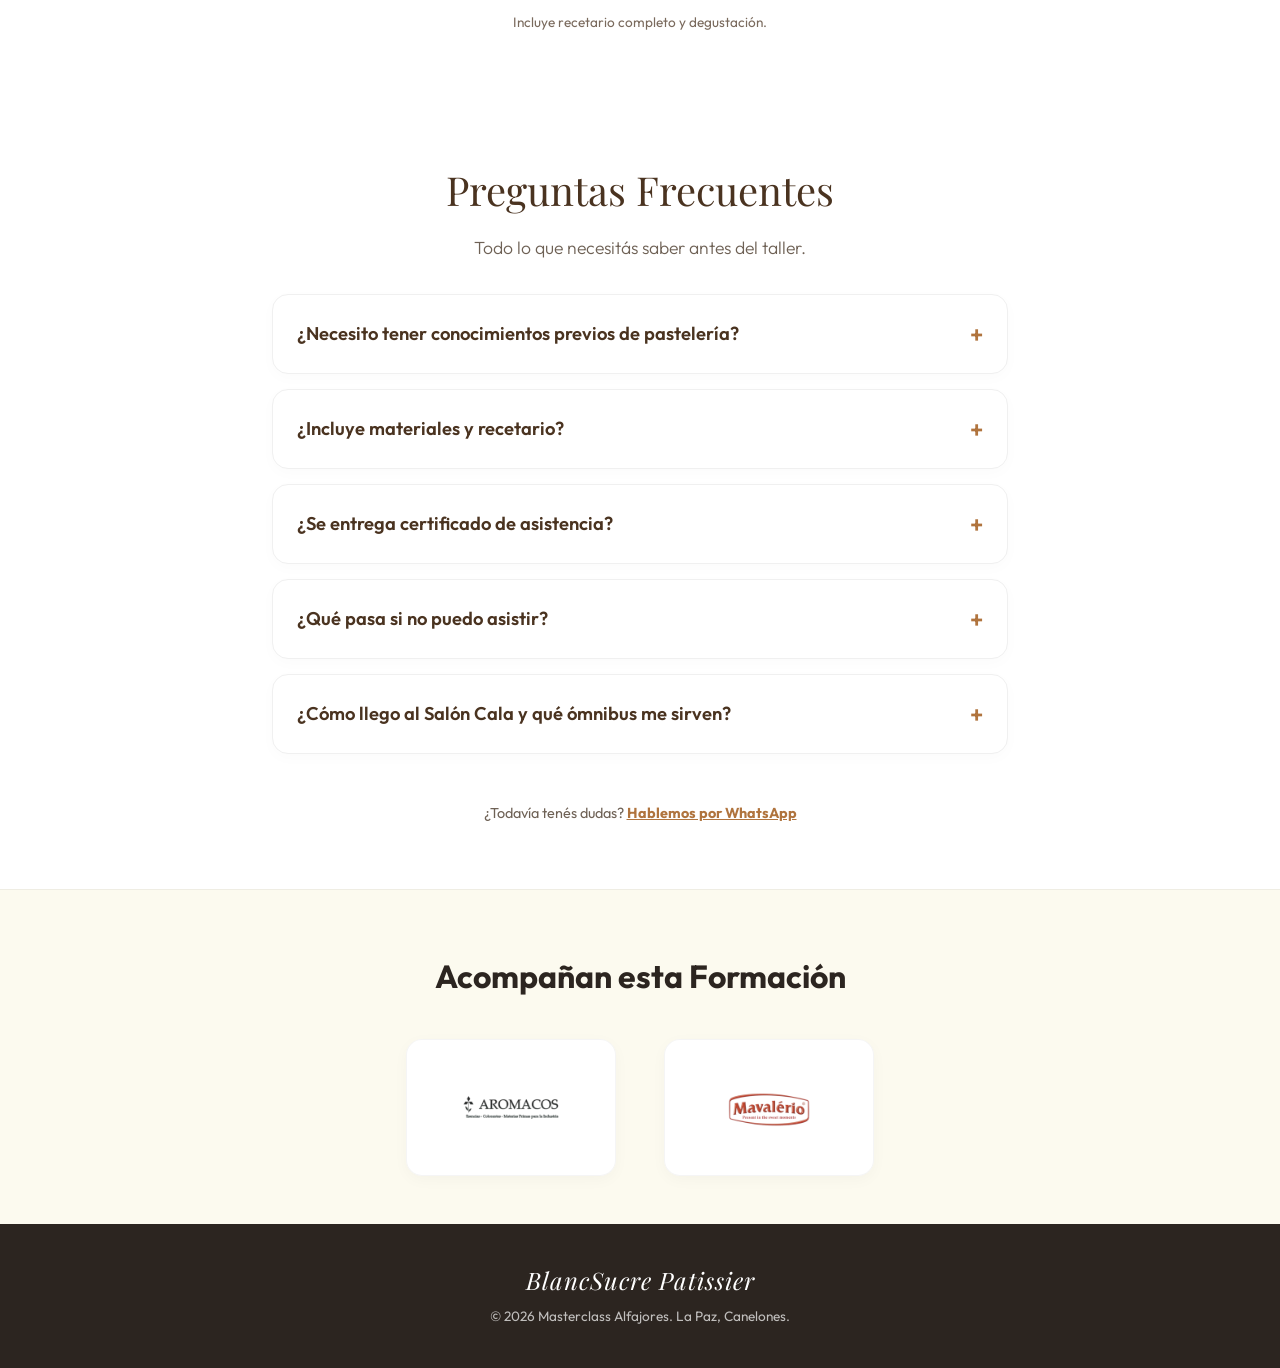
==== commit 16cfa3ae: "feat: progressive funnel logic (cross-sell -> combo) with source tracking" ====
--- a/index.html
+++ b/index.html
@@ -474,7 +474,26 @@
             <p style="color:#d0c4b6; font-size:0.95rem; line-height:1.6; margin-bottom:0.5rem;">Domingo 24 de Mayo | 14 a 20 hs</p>
             <p style="color:#d0c4b6; font-size:0.95rem; line-height:1.6; margin-bottom:1.5rem;">Aprende tecnicas de bomboneria con chocolate sin templar y logra un brillo impecable.</p>
             <div style="font-family:'Playfair Display',serif; font-size:2rem; font-weight:700; color:#cfa15f; margin-bottom:1.5rem;">Desde $2.900</div>
-            <a href="https://landing-chocolateria.vercel.app?from_modal=true" id="exitPopupCTA" target="_blank" style="display:inline-block; background:linear-gradient(135deg,#cfa15f,#b46b3e); color:#1b0e0d; padding:1rem 2.5rem; border-radius:12px; font-weight:700; text-decoration:none; font-size:1rem; text-transform:uppercase; letter-spacing:1px; transition:transform 0.2s;">VER SEMINARIO DE CHOCOLATERIA</a>
+            <a href="https://landing-chocolateria.vercel.app?source=cross_sell" id="exitPopupCTA" target="_blank" style="display:inline-block; background:linear-gradient(135deg,#cfa15f,#b46b3e); color:#1b0e0d; padding:1rem 2.5rem; border-radius:12px; font-weight:700; text-decoration:none; font-size:1rem; text-transform:uppercase; letter-spacing:1px; transition:transform 0.2s;">VER SEMINARIO DE CHOCOLATERIA</a>
+        </div>
+    </div>
+
+    <!-- COMBO POPUP: Ambos Talleres -->
+    <div id="comboPopupOverlay" style="display:none; position:fixed; inset:0; background:rgba(0,0,0,0.8); z-index:10001; align-items:center; justify-content:center; backdrop-filter:blur(8px);">
+        <div style="background:linear-gradient(135deg, #1e1008, #2d1a0f); border:2px solid #cfa15f; border-radius:24px; max-width:500px; width:95%; padding:3rem 2rem; text-align:center; position:relative; box-shadow:0 30px 100px rgba(0,0,0,0.8); animation: popIn 0.4s cubic-bezier(0.175, 0.885, 0.32, 1.275);">
+            <button id="comboPopupClose" style="position:absolute; top:16px; right:20px; background:none; border:none; color:#cfa15f; font-size:2rem; cursor:pointer; opacity:0.6; transition:0.3s;">&times;</button>
+            <div style="display:inline-block; background:#cfa15f; color:#1e1008; padding:0.4rem 1.2rem; border-radius:50px; font-weight:800; font-size:0.75rem; text-transform:uppercase; letter-spacing:2px; margin-bottom:1.5rem; box-shadow:0 4px 15px rgba(207,161,95,0.3);">Oportunidad Única</div>
+            <h3 style="font-family: 'Playfair Display', serif; font-size:2.2rem; color:#fff; margin-bottom:1rem; line-height:1.2;">¡Llevate ambos talleres con 15% OFF!</h3>
+            <p style="color:#d0c4b6; font-size:1.1rem; line-height:1.6; margin-bottom:2rem;">Aprendé <strong>Alfajores Rentables</strong> + <strong>Chocolatería Moderna</strong> y convertite en una experta completa.</p>
+            
+            <div style="background:rgba(255,255,255,0.05); border-radius:15px; padding:1.5rem; margin-bottom:2rem; border:1px dashed rgba(207,161,95,0.4);">
+                <div style="font-size:0.9rem; color:#cfa15f; text-decoration:line-through; margin-bottom:0.3rem;">Precio total: $5.800</div>
+                <div style="font-family: 'Playfair Display', serif; font-size:3.5rem; font-weight:700; color:#fff; line-height:1;">$4.930</div>
+                <div style="font-size:0.9rem; color:#d0c4b6; margin-top:0.5rem;">Ahorrás $870 hoy</div>
+            </div>
+
+            <a href="https://wa.me/59898058264?text=Hola!%20Quiero%20aprovechar%20la%20oferta%20del%20COMBO%20de%20ambos%20talleres%20($4.930%20contado)." target="_blank" id="comboPopupCTA" style="display:block; background:linear-gradient(135deg,#cfa15f,#b46b3e); color:#1e1008; padding:1.2rem; border-radius:14px; font-weight:800; text-decoration:none; font-size:1.1rem; text-transform:uppercase; letter-spacing:1px; transition:0.3s; box-shadow:0 10px 30px rgba(180,107,62,0.4);">QUIERO EL COMBO (15% OFF)</a>
+            <button id="comboPopupSecondary" style="background:none; border:none; color:rgba(208,196,182,0.6); margin-top:1.5rem; font-size:0.85rem; cursor:pointer; text-decoration:underline;">No gracias, prefiero pagar el precio completo por separado</button>
         </div>
     </div>
 
@@ -505,44 +524,63 @@
         (function() {
             const exitPopup = document.getElementById('exitPopupOverlay');
             const exitClose = document.getElementById('exitPopupClose');
+            const comboPopup = document.getElementById('comboPopupOverlay');
+            const comboClose = document.getElementById('comboPopupClose');
+            const comboSecondary = document.getElementById('comboPopupSecondary');
+            
             let exitShown = false;
+            let comboShown = false;
             let canShowByMouse = false;
+
+            const urlParams = new URLSearchParams(window.location.search);
+            const isFromCrossSell = urlParams.get('source') === 'cross_sell';
 
             // Timer for mouseleave fallback (30s)
             setTimeout(() => {
                 canShowByMouse = true;
             }, 30000);
 
-            // Function to trigger cross-sell with delay
-            window.triggerExitPopupWithDelay = function(delayMs) {
-                const alreadySeen = localStorage.getItem('saw_alfajores_exit_modal');
-                if (exitShown || alreadySeen) return;
-
-                setTimeout(() => {
-                    const fromModal = new URLSearchParams(window.location.search).get('from_modal');
-                    if (!exitShown && !fromModal) {
-                        exitShown = true;
-                        exitPopup.style.display = 'flex';
-                        localStorage.setItem('saw_alfajores_exit_modal', 'true');
+            // Function to trigger appropriate modal after closing main modal
+            window.triggerFunnelModal = function() {
+                if (isFromCrossSell) {
+                    // Viene de la otra landing -> Mostrar COMBO inmediatamente
+                    if (!comboShown) {
+                        comboShown = true;
+                        comboPopup.style.display = 'flex';
                     }
-                }, delayMs);
+                } else {
+                    // Es primera visita -> Mostrar invitación a la otra landing a los 2 segundos
+                    if (!exitShown) {
+                        setTimeout(() => {
+                            if (!exitShown && !comboShown) {
+                                exitShown = true;
+                                exitPopup.style.display = 'flex';
+                            }
+                        }, 2000);
+                    }
+                }
             };
 
             document.documentElement.addEventListener('mouseleave', function(e) {
-                const urlParams = new URLSearchParams(window.location.search);
-                const fromModal = urlParams.get('from_modal');
-                const alreadySeen = localStorage.getItem('saw_alfajores_exit_modal');
-
-                if (e.clientY <= 0 && !exitShown && !alreadySeen && !fromModal && canShowByMouse) {
+                if (e.clientY <= 0 && !exitShown && !comboShown && canShowByMouse && !isFromCrossSell) {
                     exitShown = true;
                     exitPopup.style.display = 'flex';
-                    localStorage.setItem('saw_alfajores_exit_modal', 'true');
                 }
             });
 
             if (exitClose) exitClose.addEventListener('click', () => exitPopup.style.display = 'none');
             exitPopup.addEventListener('click', (e) => { if (e.target === exitPopup) exitPopup.style.display = 'none'; });
-            document.addEventListener('keydown', (e) => { if (e.key === 'Escape') exitPopup.style.display = 'none'; });
+            
+            if (comboClose) comboClose.addEventListener('click', () => comboPopup.style.display = 'none');
+            if (comboSecondary) comboSecondary.addEventListener('click', () => comboPopup.style.display = 'none');
+            comboPopup.addEventListener('click', (e) => { if (e.target === comboPopup) comboPopup.style.display = 'none'; });
+
+            document.addEventListener('keydown', (e) => { 
+                if (e.key === 'Escape') {
+                    exitPopup.style.display = 'none';
+                    comboPopup.style.display = 'none';
+                }
+            });
         })();
     </script>
 
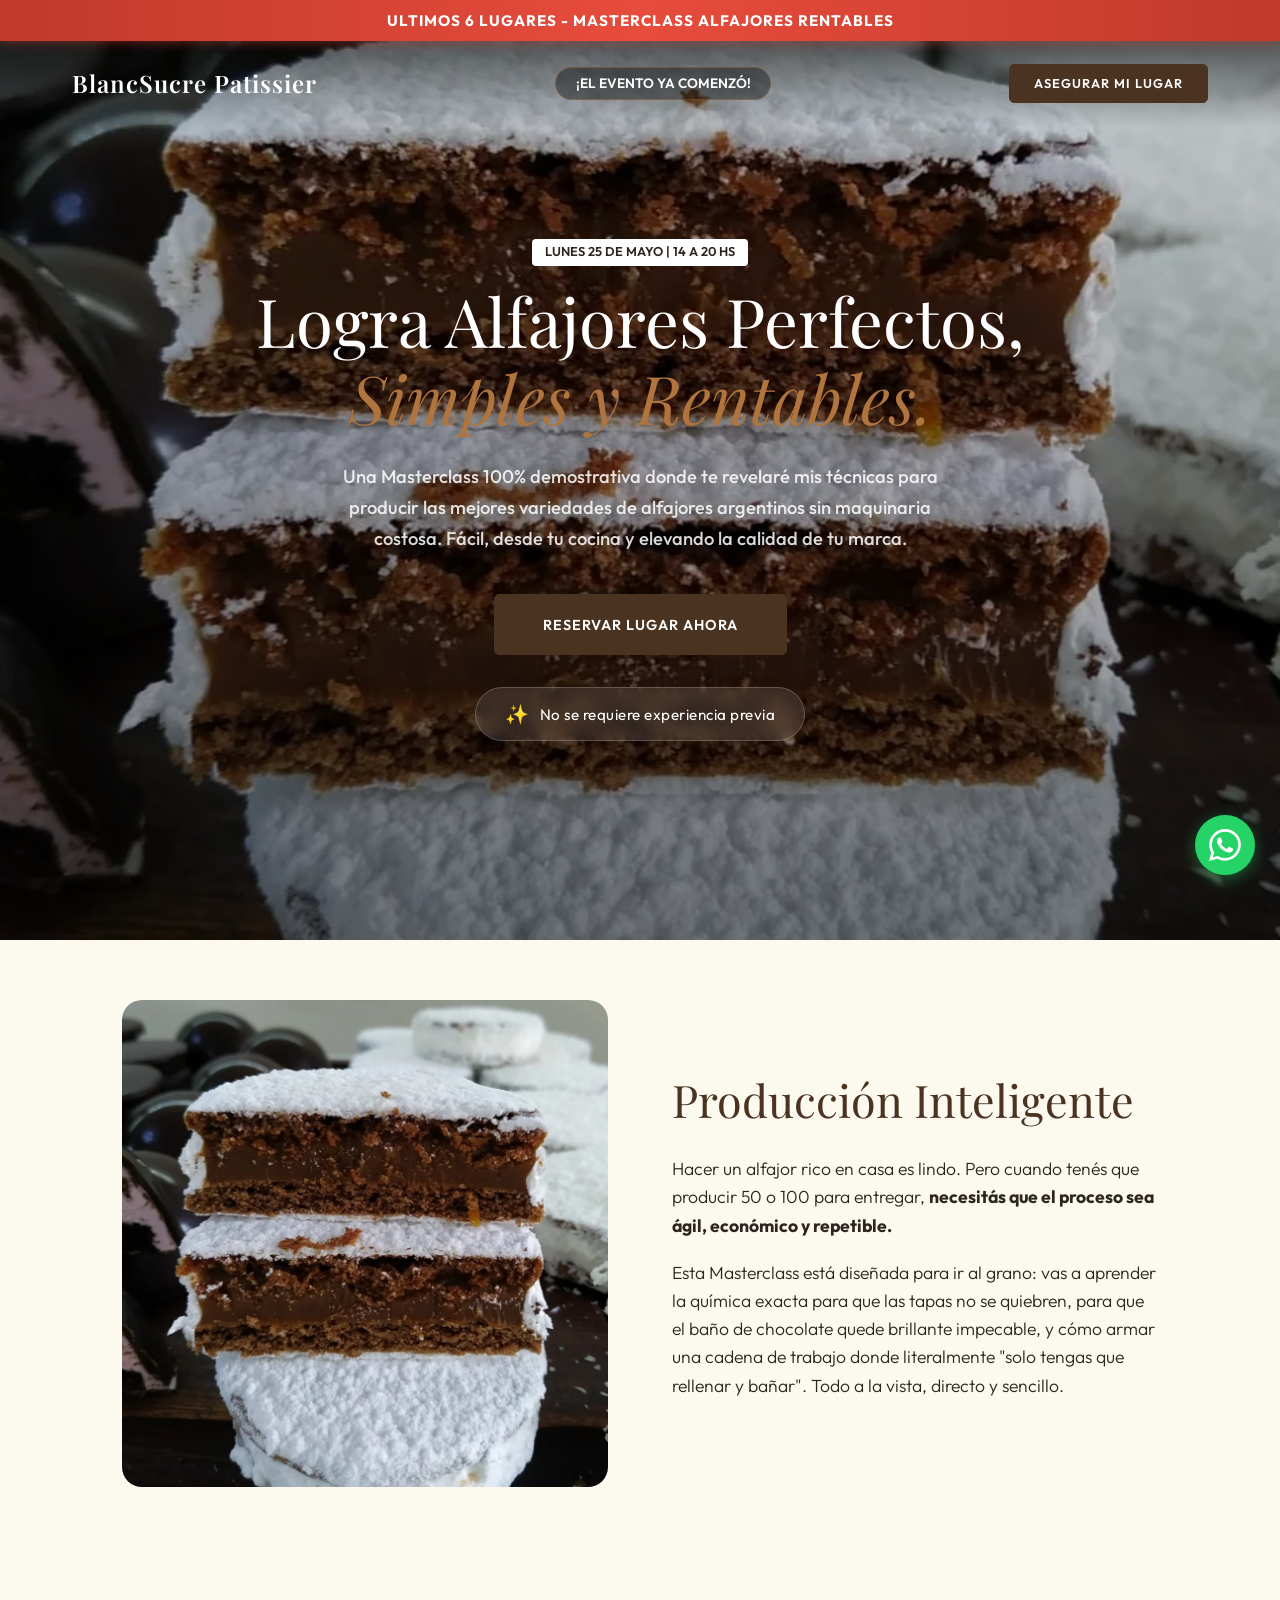
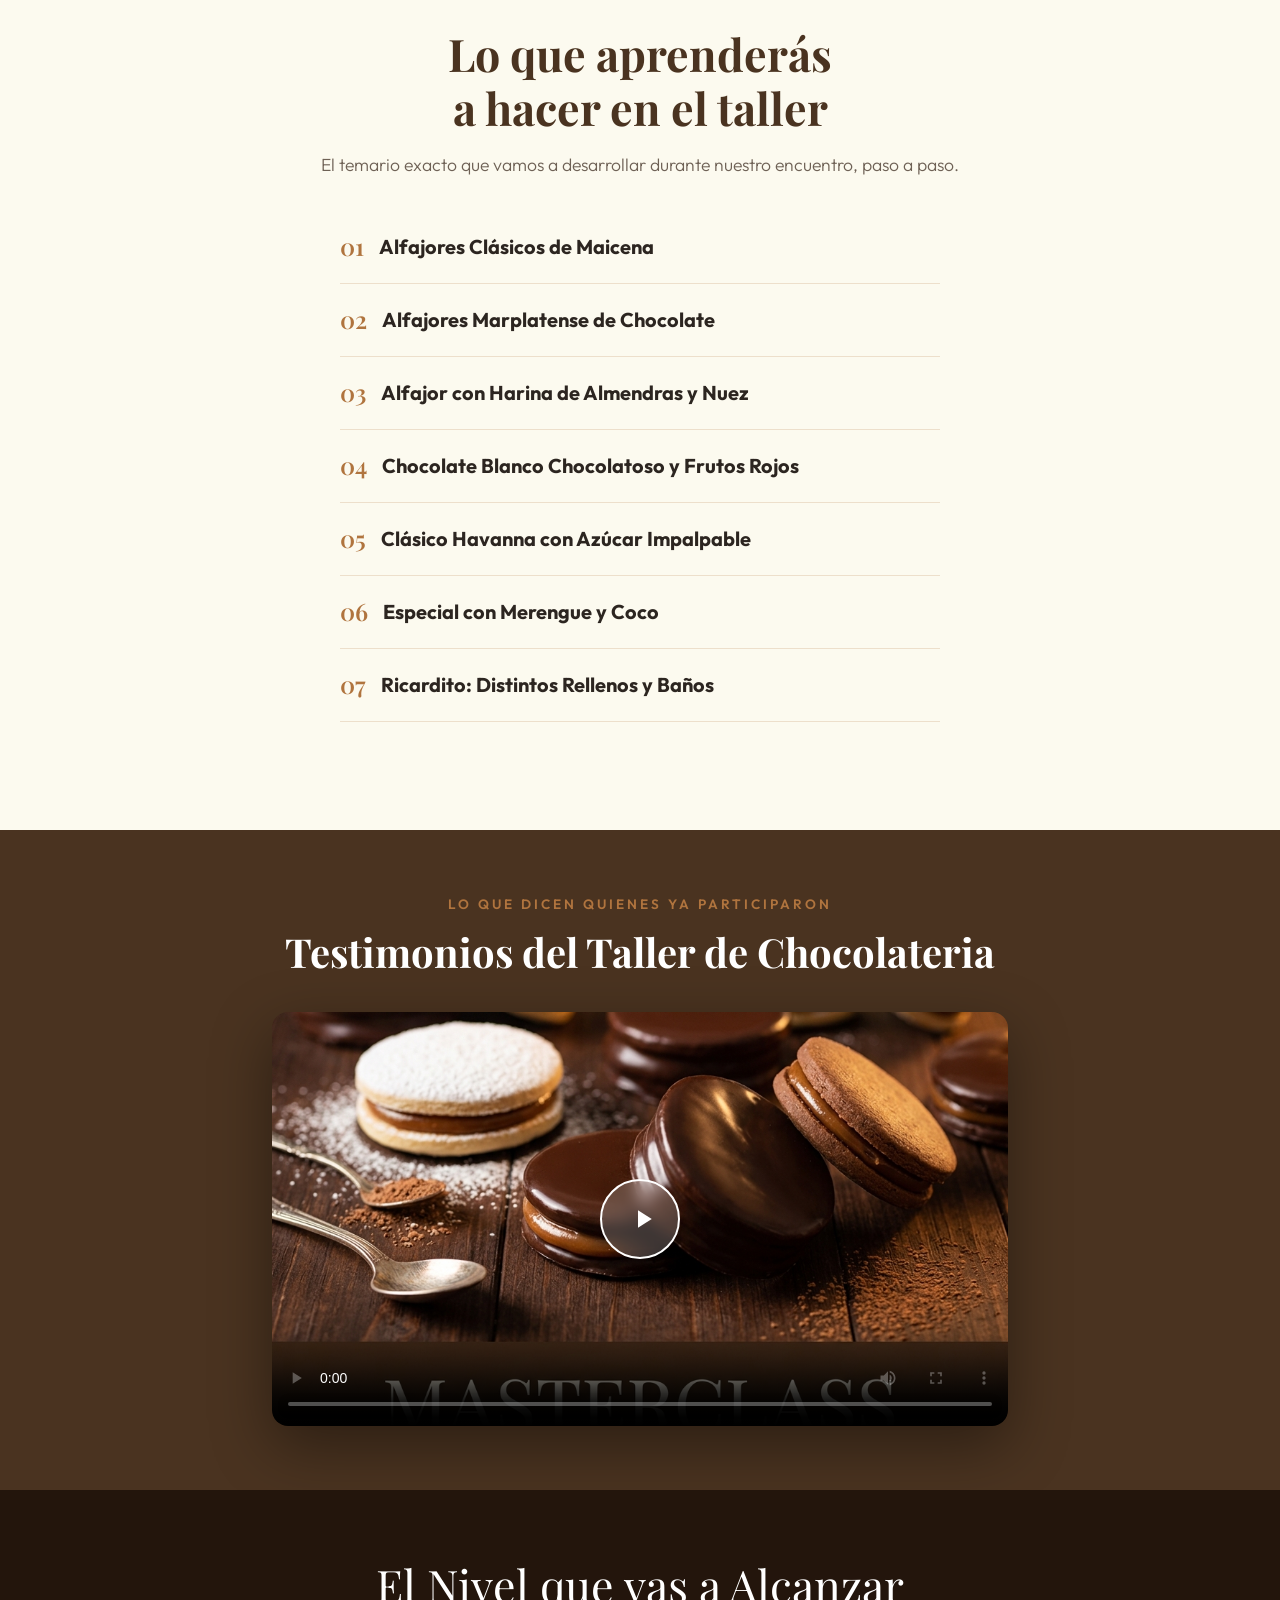
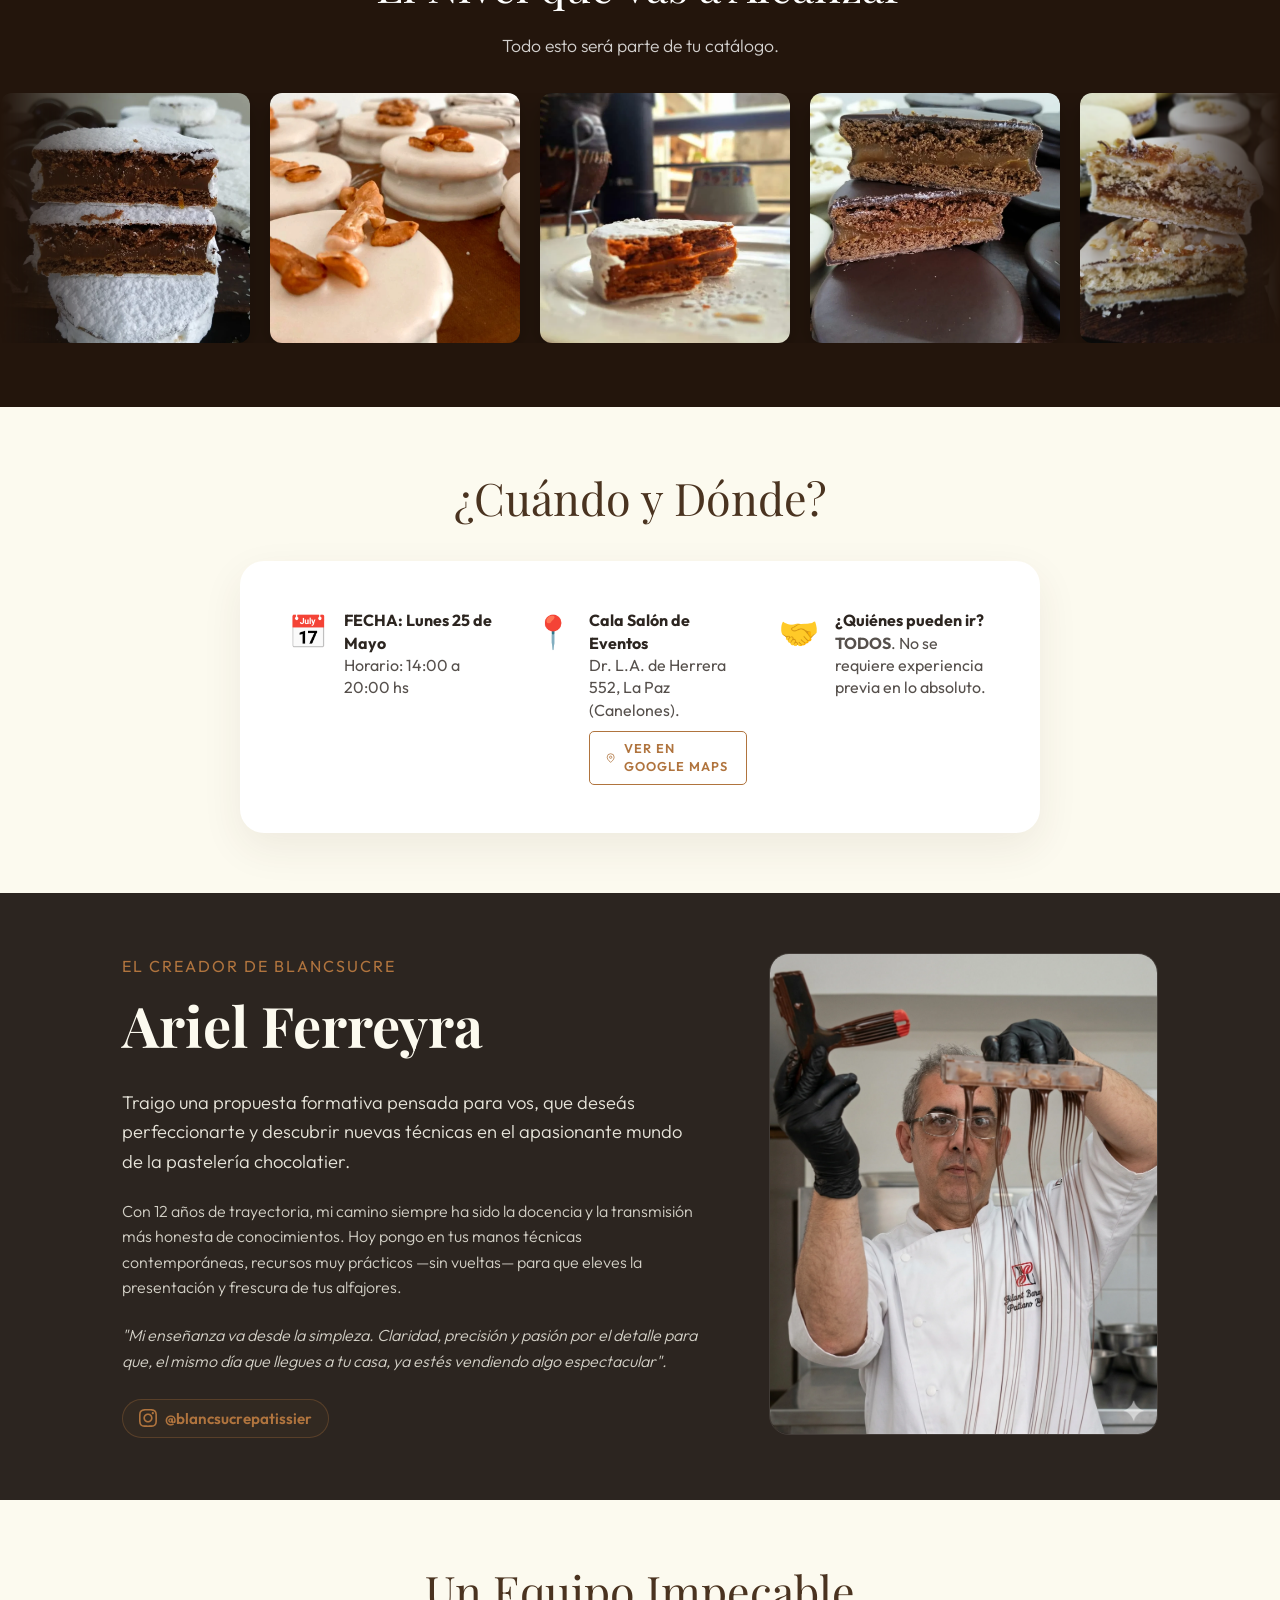
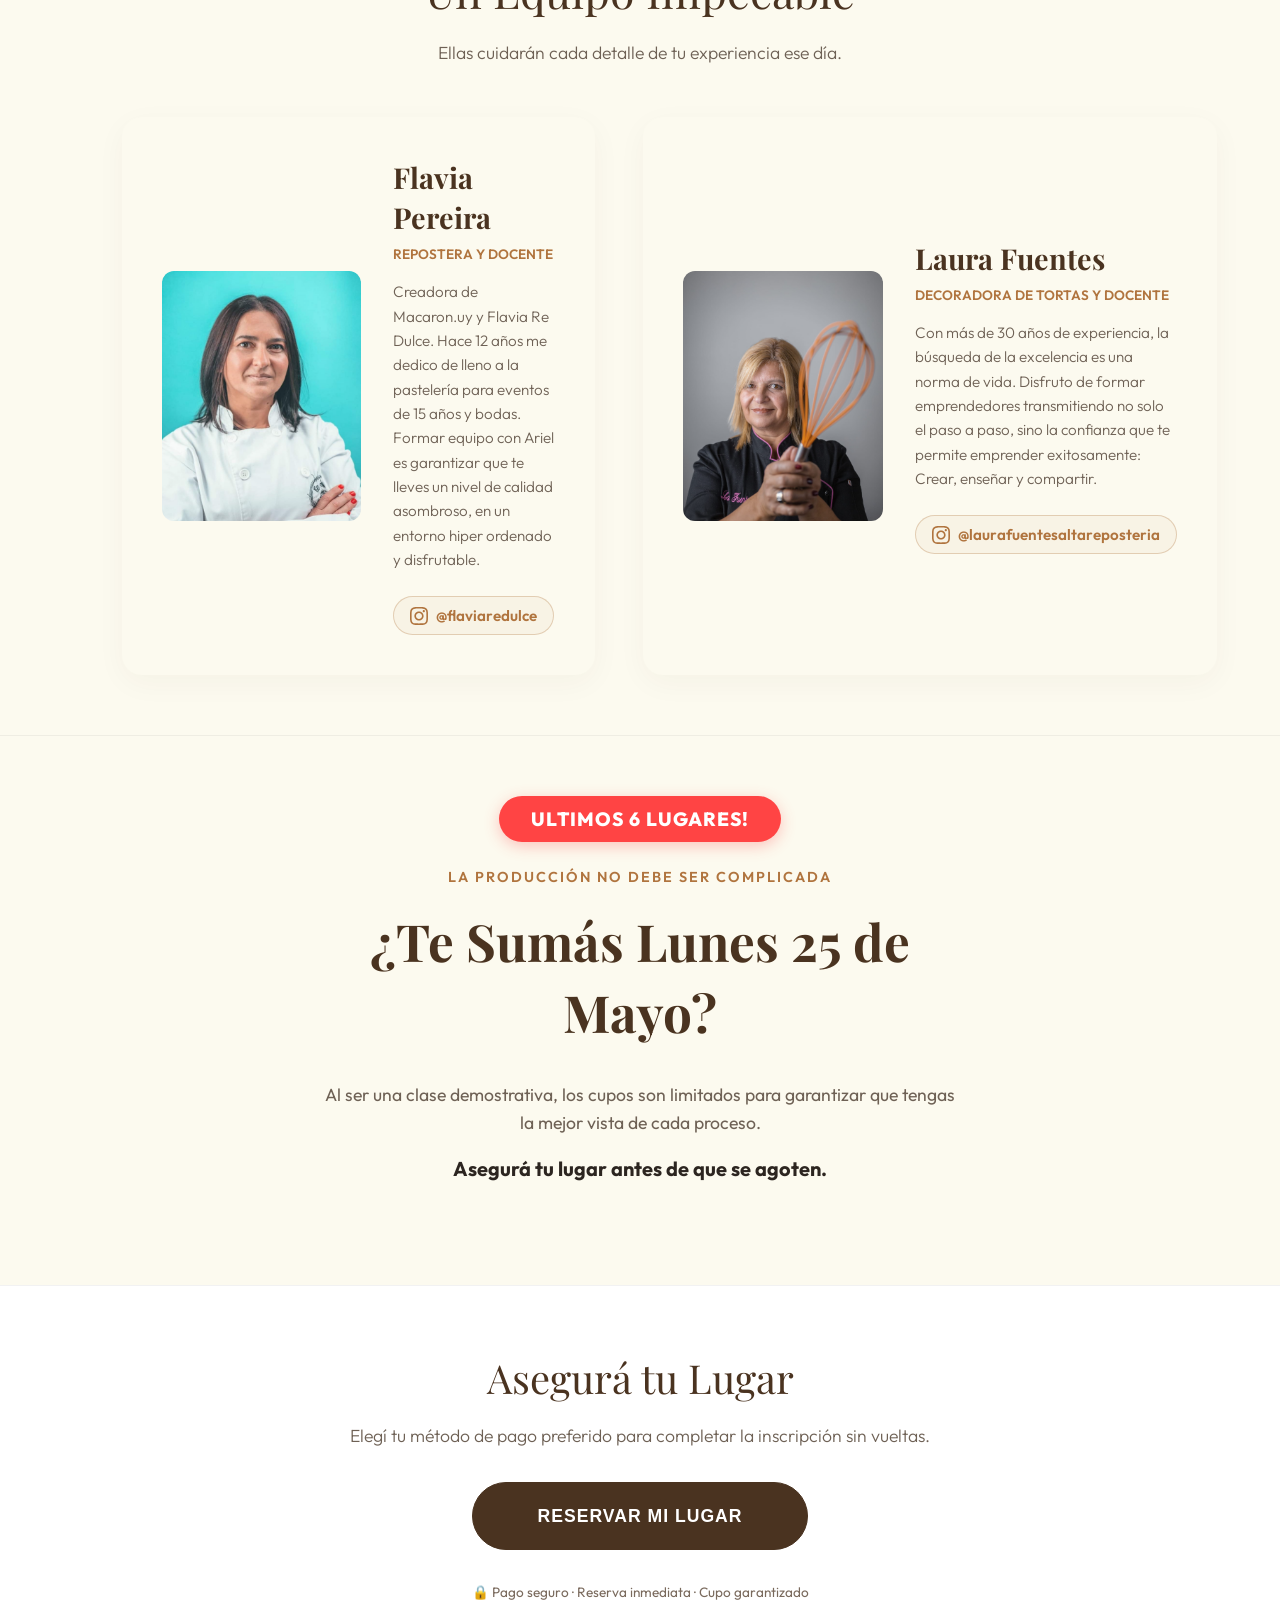
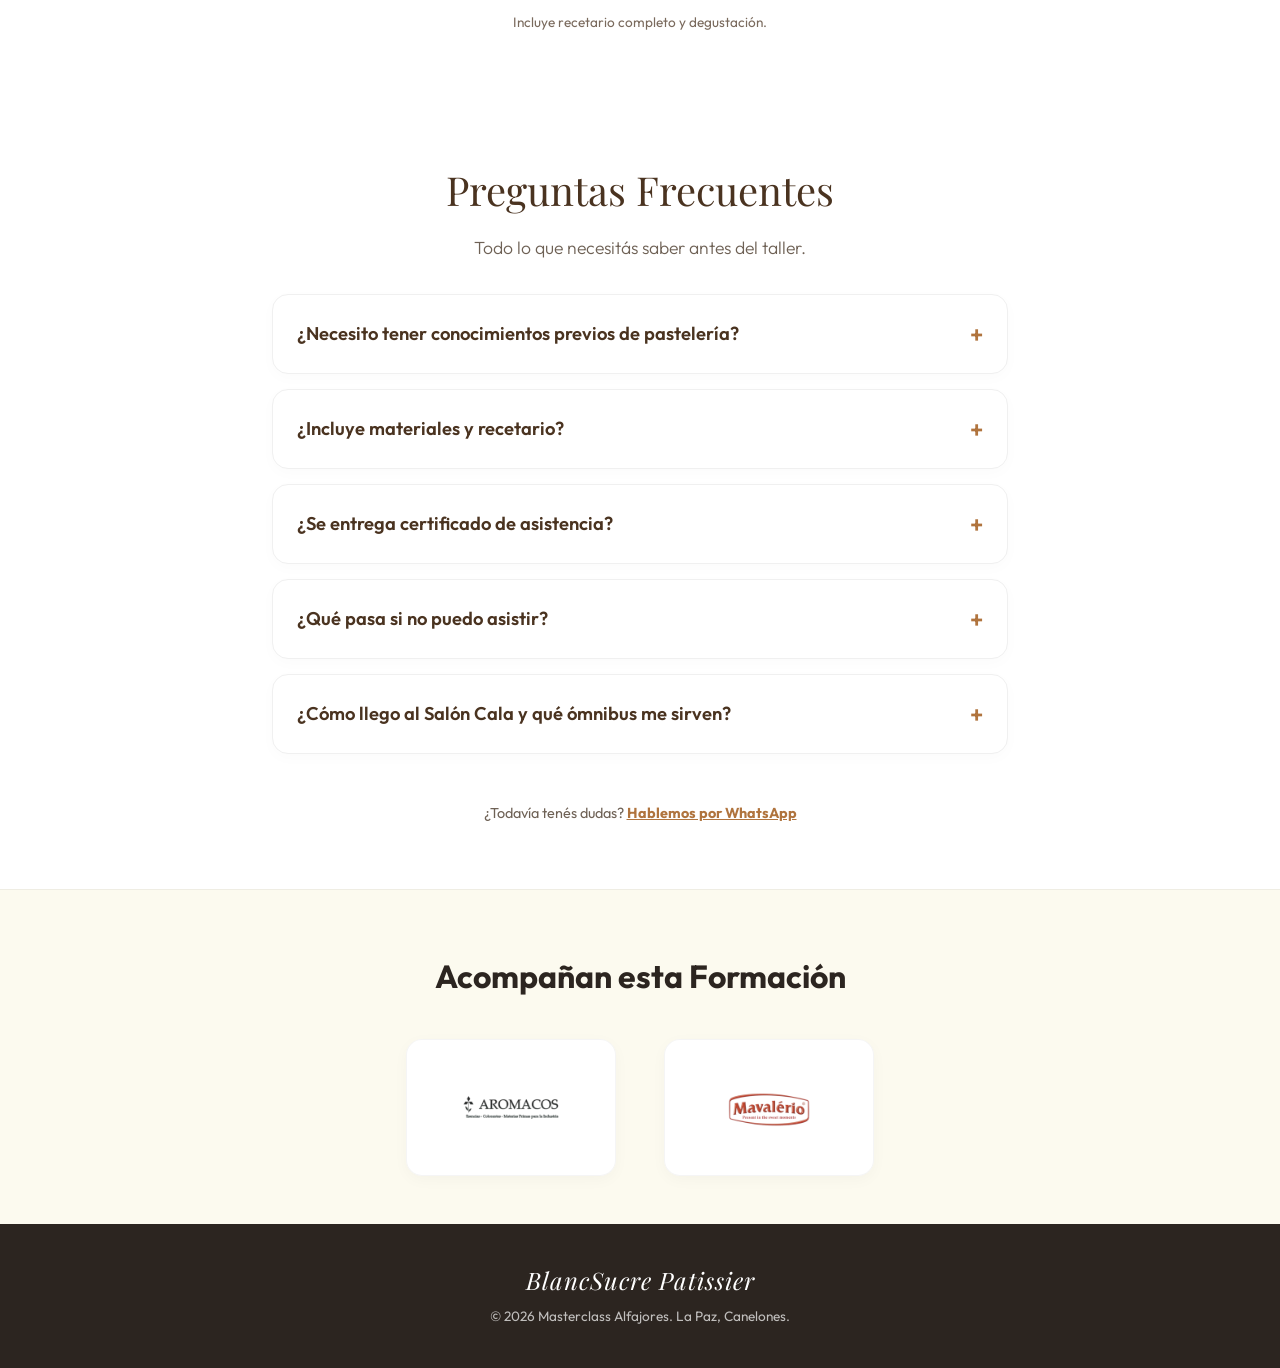
==== commit b3af608f: "feat: optimización de conversiones y mejoras de UI (Claude Ads framework)" ====
--- a/index.html
+++ b/index.html
@@ -52,6 +52,42 @@
     <noscript><img height="1" width="1" style="display:none"
             src="https://www.facebook.com/tr?id=4195775177312015&ev=PageView&noscript=1" /></noscript>
     <!-- End Meta Pixel Code -->
+
+    <!-- Schema.org JSON-LD (Claude Ads Protocol G61) -->
+    <script type="application/ld+json">
+    {
+      "@context": "https://schema.org",
+      "@type": "Course",
+      "name": "Masterclass Alfajores Rentables",
+      "description": "Aprende a producir la mejor calidad de alfajores argentinos y ricarditos desde cero, en cantidad y de forma rentable.",
+      "provider": {
+        "@type": "Organization",
+        "name": "Redulce Recetas",
+        "url": "https://www.redulce.com"
+      },
+      "hasCourseInstance": {
+        "@type": "CourseInstance",
+        "courseMode": "Presencial",
+        "location": {
+          "@type": "Place",
+          "name": "Montevideo",
+          "address": {
+            "@type": "PostalAddress",
+            "addressLocality": "Montevideo",
+            "addressCountry": "UY"
+          }
+        },
+        "startDate": "2026-05-25T14:00",
+        "endDate": "2026-05-25T20:00",
+        "offers": {
+          "@type": "Offer",
+          "price": "3200",
+          "priceCurrency": "UYU",
+          "availability": "https://schema.org/InStock"
+        }
+      }
+    }
+    </script>
 </head>
 <body>
 
@@ -155,7 +191,7 @@
             <p style="text-transform: uppercase; letter-spacing: 3px; color: var(--accent); font-weight: 600; font-size: 0.85rem; margin-bottom: 0.5rem;">Lo que dicen quienes ya participaron</p>
             <h2 style="font-family: 'Playfair Display', serif; font-size: 2.5rem; color: #fff; margin-bottom: 2rem;">Testimonios del Taller de Chocolateria</h2>
             <div class="video-container-wrap" style="position: relative; border-radius: 16px; overflow: hidden; box-shadow: 0 20px 60px rgba(0,0,0,0.4); aspect-ratio: 16/9; cursor: pointer;" onclick="this.querySelector('video').play(); this.querySelector('.video-overlay-play').style.display='none';">
-                <video controls playsinline preload="metadata" poster="" style="width: 100%; height: 100%; object-fit: cover; display: block;">
+                <video controls playsinline preload="metadata" poster="og-image.png" style="width: 100%; height: 100%; object-fit: cover; display: block;">
                     <source src="testimonios-web.mp4" type="video/mp4">
                 </video>
                 <div class="video-overlay-play play-pulse">
@@ -177,40 +213,40 @@
         <div class="scroll-wrapper" style="margin-top: 2rem;">
             <div class="infinite-scroll">
                 <!-- Set 1 -->
-                <div class="image-item"><img src="Fotos y videos/webp/1.webp" alt="Taller Alfajores" loading="lazy"></div>
-                <div class="image-item"><img src="Fotos y videos/webp/2.webp" alt="Taller Alfajores" loading="lazy"></div>
-                <div class="image-item"><img src="Fotos y videos/webp/3.webp" alt="Taller Alfajores" loading="lazy"></div>
-                <div class="image-item"><img src="Fotos y videos/webp/4.webp" alt="Taller Alfajores" loading="lazy"></div>
-                <div class="image-item"><img src="Fotos y videos/webp/5.webp" alt="Taller Alfajores" loading="lazy"></div>
-                <div class="image-item"><img src="Fotos y videos/webp/6.webp" alt="Taller Alfajores" loading="lazy"></div>
-                <div class="image-item"><img src="Fotos y videos/webp/7.webp" alt="Taller Alfajores" loading="lazy"></div>
-                <div class="image-item"><img src="Fotos y videos/webp/8.webp" alt="Taller Alfajores" loading="lazy"></div>
-                <div class="image-item"><img src="Fotos y videos/webp/9.webp" alt="Taller Alfajores" loading="lazy"></div>
-                <div class="image-item"><img src="Fotos y videos/webp/10.webp" alt="Taller Alfajores" loading="lazy"></div>
-                <div class="image-item"><img src="Fotos y videos/webp/11.webp" alt="Taller Alfajores" loading="lazy"></div>
-                <div class="image-item"><img src="Fotos y videos/webp/12.webp" alt="Taller Alfajores" loading="lazy"></div>
-                <div class="image-item"><img src="Fotos y videos/webp/13.webp" alt="Taller Alfajores" loading="lazy"></div>
-                <div class="image-item"><img src="Fotos y videos/webp/14.webp" alt="Taller Alfajores" loading="lazy"></div>
-                <div class="image-item"><img src="Fotos y videos/webp/15.webp" alt="Taller Alfajores" loading="lazy"></div>
-                <div class="image-item"><img src="Fotos y videos/webp/Ricardito.webp" alt="Ricardito" loading="lazy"></div>
+                <div class="image-item"><img src="Fotos y videos/webp/1.webp" alt="Taller Alfajores" loading="lazy" width="300" height="400"></div>
+                <div class="image-item"><img src="Fotos y videos/webp/2.webp" alt="Taller Alfajores" loading="lazy" width="300" height="400"></div>
+                <div class="image-item"><img src="Fotos y videos/webp/3.webp" alt="Taller Alfajores" loading="lazy" width="300" height="400"></div>
+                <div class="image-item"><img src="Fotos y videos/webp/4.webp" alt="Taller Alfajores" loading="lazy" width="300" height="400"></div>
+                <div class="image-item"><img src="Fotos y videos/webp/5.webp" alt="Taller Alfajores" loading="lazy" width="300" height="400"></div>
+                <div class="image-item"><img src="Fotos y videos/webp/6.webp" alt="Taller Alfajores" loading="lazy" width="300" height="400"></div>
+                <div class="image-item"><img src="Fotos y videos/webp/7.webp" alt="Taller Alfajores" loading="lazy" width="300" height="400"></div>
+                <div class="image-item"><img src="Fotos y videos/webp/8.webp" alt="Taller Alfajores" loading="lazy" width="300" height="400"></div>
+                <div class="image-item"><img src="Fotos y videos/webp/9.webp" alt="Taller Alfajores" loading="lazy" width="300" height="400"></div>
+                <div class="image-item"><img src="Fotos y videos/webp/10.webp" alt="Taller Alfajores" loading="lazy" width="300" height="400"></div>
+                <div class="image-item"><img src="Fotos y videos/webp/11.webp" alt="Taller Alfajores" loading="lazy" width="300" height="400"></div>
+                <div class="image-item"><img src="Fotos y videos/webp/12.webp" alt="Taller Alfajores" loading="lazy" width="300" height="400"></div>
+                <div class="image-item"><img src="Fotos y videos/webp/13.webp" alt="Taller Alfajores" loading="lazy" width="300" height="400"></div>
+                <div class="image-item"><img src="Fotos y videos/webp/14.webp" alt="Taller Alfajores" loading="lazy" width="300" height="400"></div>
+                <div class="image-item"><img src="Fotos y videos/webp/15.webp" alt="Taller Alfajores" loading="lazy" width="300" height="400"></div>
+                <div class="image-item"><img src="Fotos y videos/webp/Ricardito.webp" alt="Ricardito" loading="lazy" width="300" height="400"></div>
 
                 <!-- Set 2 (Duplicate for continuous loop) -->
-                <div class="image-item"><img src="Fotos y videos/webp/1.webp" alt="Taller Alfajores" loading="lazy"></div>
-                <div class="image-item"><img src="Fotos y videos/webp/2.webp" alt="Taller Alfajores" loading="lazy"></div>
-                <div class="image-item"><img src="Fotos y videos/webp/3.webp" alt="Taller Alfajores" loading="lazy"></div>
-                <div class="image-item"><img src="Fotos y videos/webp/4.webp" alt="Taller Alfajores" loading="lazy"></div>
-                <div class="image-item"><img src="Fotos y videos/webp/5.webp" alt="Taller Alfajores" loading="lazy"></div>
-                <div class="image-item"><img src="Fotos y videos/webp/6.webp" alt="Taller Alfajores" loading="lazy"></div>
-                <div class="image-item"><img src="Fotos y videos/webp/7.webp" alt="Taller Alfajores" loading="lazy"></div>
-                <div class="image-item"><img src="Fotos y videos/webp/8.webp" alt="Taller Alfajores" loading="lazy"></div>
-                <div class="image-item"><img src="Fotos y videos/webp/9.webp" alt="Taller Alfajores" loading="lazy"></div>
-                <div class="image-item"><img src="Fotos y videos/webp/10.webp" alt="Taller Alfajores" loading="lazy"></div>
-                <div class="image-item"><img src="Fotos y videos/webp/11.webp" alt="Taller Alfajores" loading="lazy"></div>
-                <div class="image-item"><img src="Fotos y videos/webp/12.webp" alt="Taller Alfajores" loading="lazy"></div>
-                <div class="image-item"><img src="Fotos y videos/webp/13.webp" alt="Taller Alfajores" loading="lazy"></div>
-                <div class="image-item"><img src="Fotos y videos/webp/14.webp" alt="Taller Alfajores" loading="lazy"></div>
-                <div class="image-item"><img src="Fotos y videos/webp/15.webp" alt="Taller Alfajores" loading="lazy"></div>
-                <div class="image-item"><img src="Fotos y videos/webp/Ricardito.webp" alt="Ricardito" loading="lazy"></div>
+                <div class="image-item"><img src="Fotos y videos/webp/1.webp" alt="Taller Alfajores" loading="lazy" width="300" height="400"></div>
+                <div class="image-item"><img src="Fotos y videos/webp/2.webp" alt="Taller Alfajores" loading="lazy" width="300" height="400"></div>
+                <div class="image-item"><img src="Fotos y videos/webp/3.webp" alt="Taller Alfajores" loading="lazy" width="300" height="400"></div>
+                <div class="image-item"><img src="Fotos y videos/webp/4.webp" alt="Taller Alfajores" loading="lazy" width="300" height="400"></div>
+                <div class="image-item"><img src="Fotos y videos/webp/5.webp" alt="Taller Alfajores" loading="lazy" width="300" height="400"></div>
+                <div class="image-item"><img src="Fotos y videos/webp/6.webp" alt="Taller Alfajores" loading="lazy" width="300" height="400"></div>
+                <div class="image-item"><img src="Fotos y videos/webp/7.webp" alt="Taller Alfajores" loading="lazy" width="300" height="400"></div>
+                <div class="image-item"><img src="Fotos y videos/webp/8.webp" alt="Taller Alfajores" loading="lazy" width="300" height="400"></div>
+                <div class="image-item"><img src="Fotos y videos/webp/9.webp" alt="Taller Alfajores" loading="lazy" width="300" height="400"></div>
+                <div class="image-item"><img src="Fotos y videos/webp/10.webp" alt="Taller Alfajores" loading="lazy" width="300" height="400"></div>
+                <div class="image-item"><img src="Fotos y videos/webp/11.webp" alt="Taller Alfajores" loading="lazy" width="300" height="400"></div>
+                <div class="image-item"><img src="Fotos y videos/webp/12.webp" alt="Taller Alfajores" loading="lazy" width="300" height="400"></div>
+                <div class="image-item"><img src="Fotos y videos/webp/13.webp" alt="Taller Alfajores" loading="lazy" width="300" height="400"></div>
+                <div class="image-item"><img src="Fotos y videos/webp/14.webp" alt="Taller Alfajores" loading="lazy" width="300" height="400"></div>
+                <div class="image-item"><img src="Fotos y videos/webp/15.webp" alt="Taller Alfajores" loading="lazy" width="300" height="400"></div>
+                <div class="image-item"><img src="Fotos y videos/webp/Ricardito.webp" alt="Ricardito" loading="lazy" width="300" height="400"></div>
             </div>
         </div>
     </section>
@@ -672,7 +708,16 @@
         </svg>
     </a>
 
-    <script src="script.js"></script>
+    <!-- Mobile Sticky CTA (Skill-First UX Boost) -->
+    <div class="mobile-sticky-cta">
+        <div class="sticky-cta-content">
+            <div class="sticky-info">
+                <span class="sticky-price">UYU 2.900</span>
+                <span class="sticky-label">Cupos Limitados</span>
+            </div>
+            <a href="#" class="btn btn-main btn-open-modal">Inscribirme</a>
+        </div>
+    </div>
 </body>
 </html>
 
--- a/style.css
+++ b/style.css
@@ -953,7 +953,59 @@
 .btn-mp-modal { display:flex; align-items:center; justify-content:center; gap:.6rem; width:100%; padding:1rem; border-radius:50px; background:#009ee3; color:#fff; font-size:.95rem; font-weight:700; text-transform:uppercase; letter-spacing:1px; border:none; cursor:pointer; transition:0.3s; text-decoration:none; }
 .btn-mp-modal:hover { background:#007bbd; color:#fff; transform:translateY(-2px); }
 
+
 @media (max-width:500px) {
     .modal-header, .modal-payment { padding-left:1.2rem; padding-right:1.2rem; }
 }
 
+/* Mobile Sticky CTA (Skill-First Protocol) */
+.mobile-sticky-cta {
+    display: none;
+    position: fixed;
+    bottom: 0;
+    left: 0;
+    right: 0;
+    background: rgba(255, 255, 255, 0.95);
+    backdrop-filter: blur(10px);
+    padding: 1rem;
+    box-shadow: 0 -5px 20px rgba(0,0,0,0.1);
+    z-index: 1000;
+    border-top: 1px solid rgba(0,0,0,0.05);
+}
+
+.sticky-cta-content {
+    display: flex;
+    justify-content: space-between;
+    align-items: center;
+    max-width: 600px;
+    margin: 0 auto;
+}
+
+.sticky-info {
+    display: flex;
+    flex-direction: column;
+}
+
+.sticky-price {
+    font-weight: 800;
+    font-size: 1.2rem;
+    color: var(--primary);
+}
+
+.sticky-label {
+    font-size: 0.75rem;
+    color: var(--accent);
+    text-transform: uppercase;
+    font-weight: 700;
+}
+
+@media (max-width: 768px) {
+    .mobile-sticky-cta {
+        display: block;
+    }
+    
+    footer {
+        padding-bottom: 80px;
+    }
+}
+
